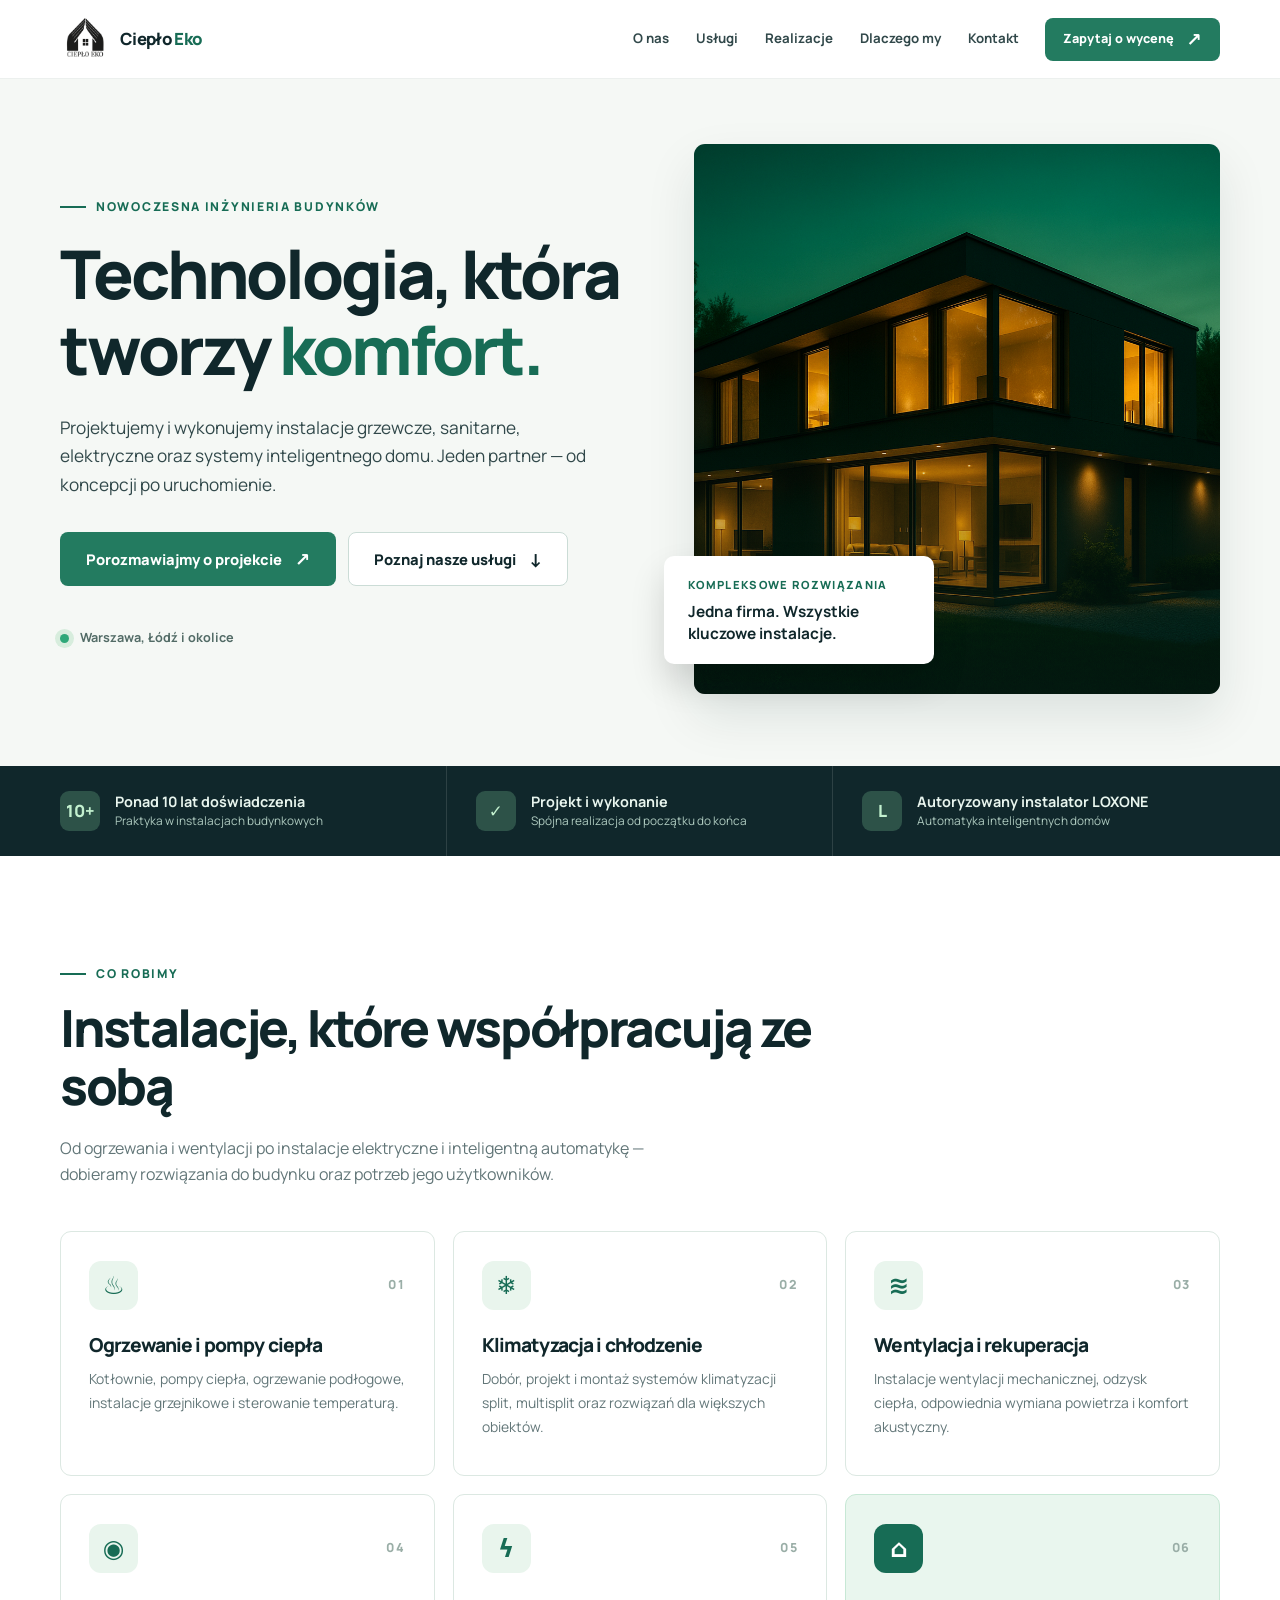
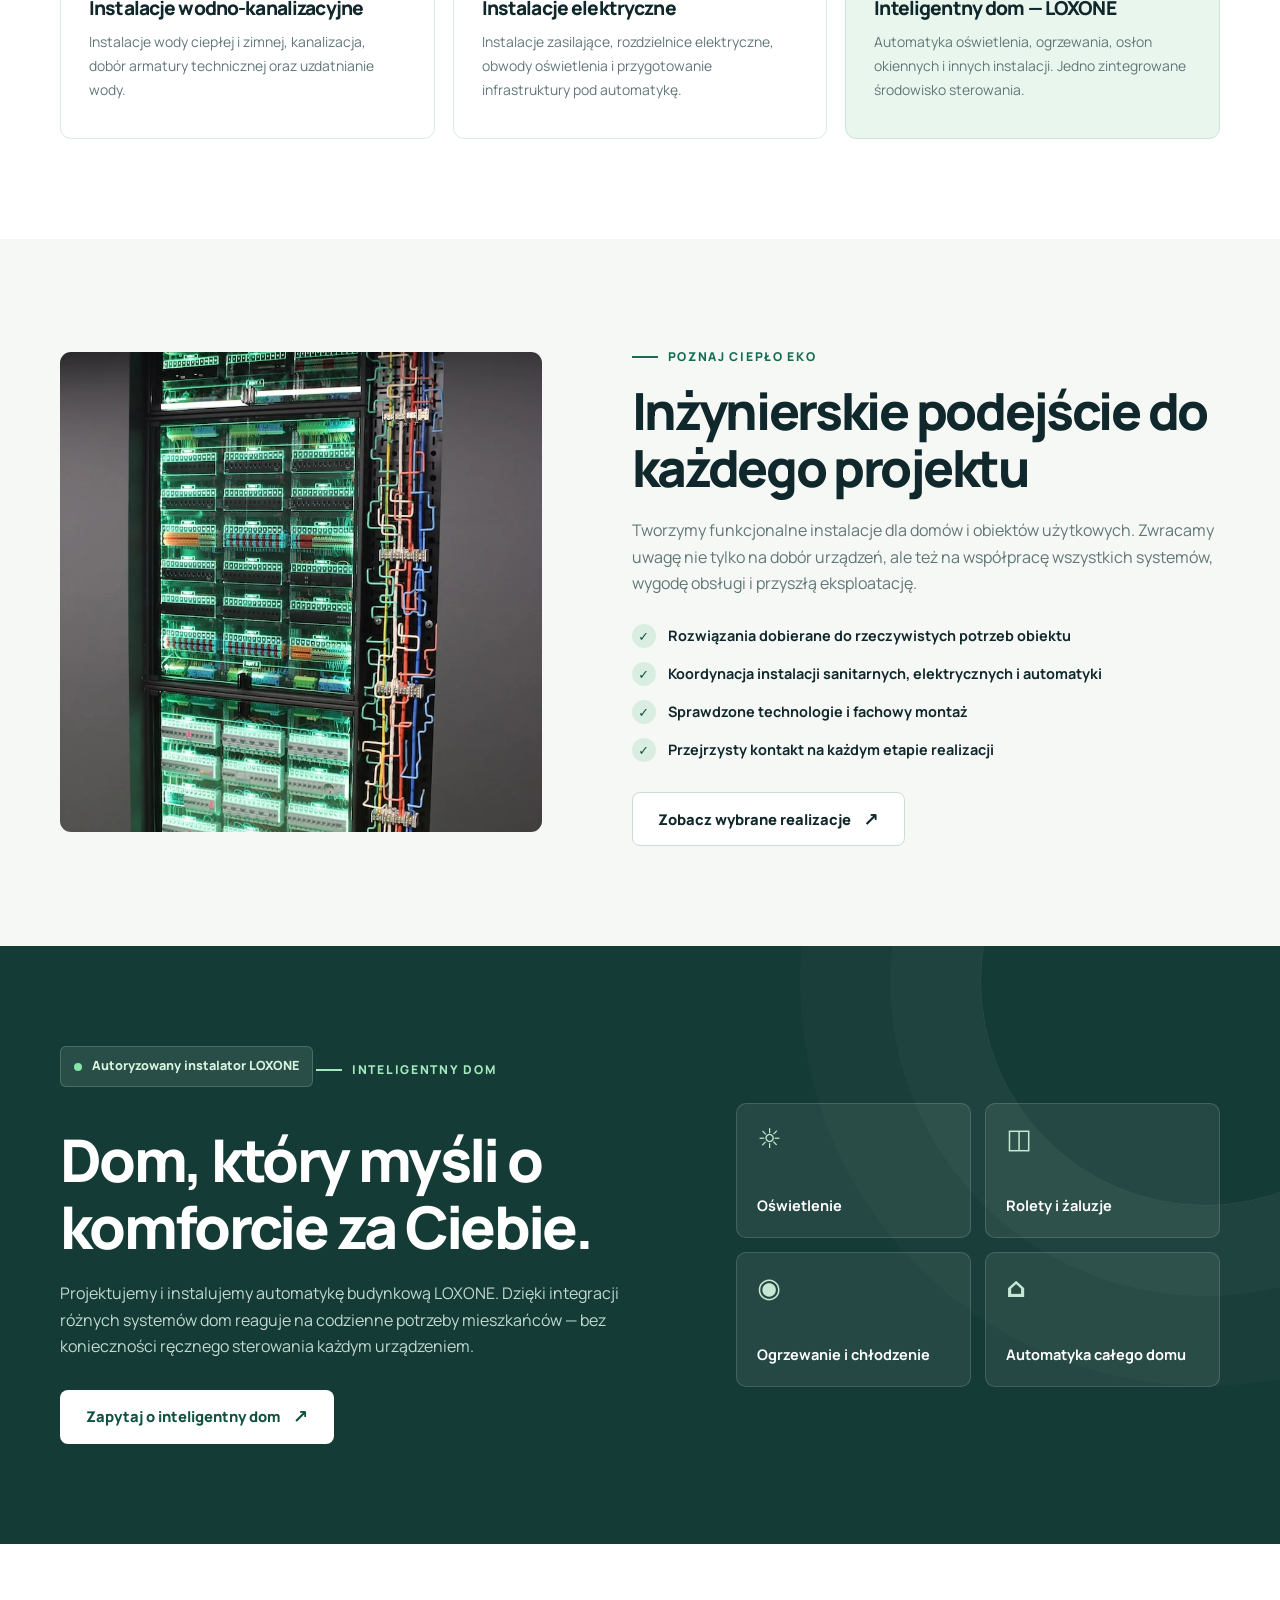
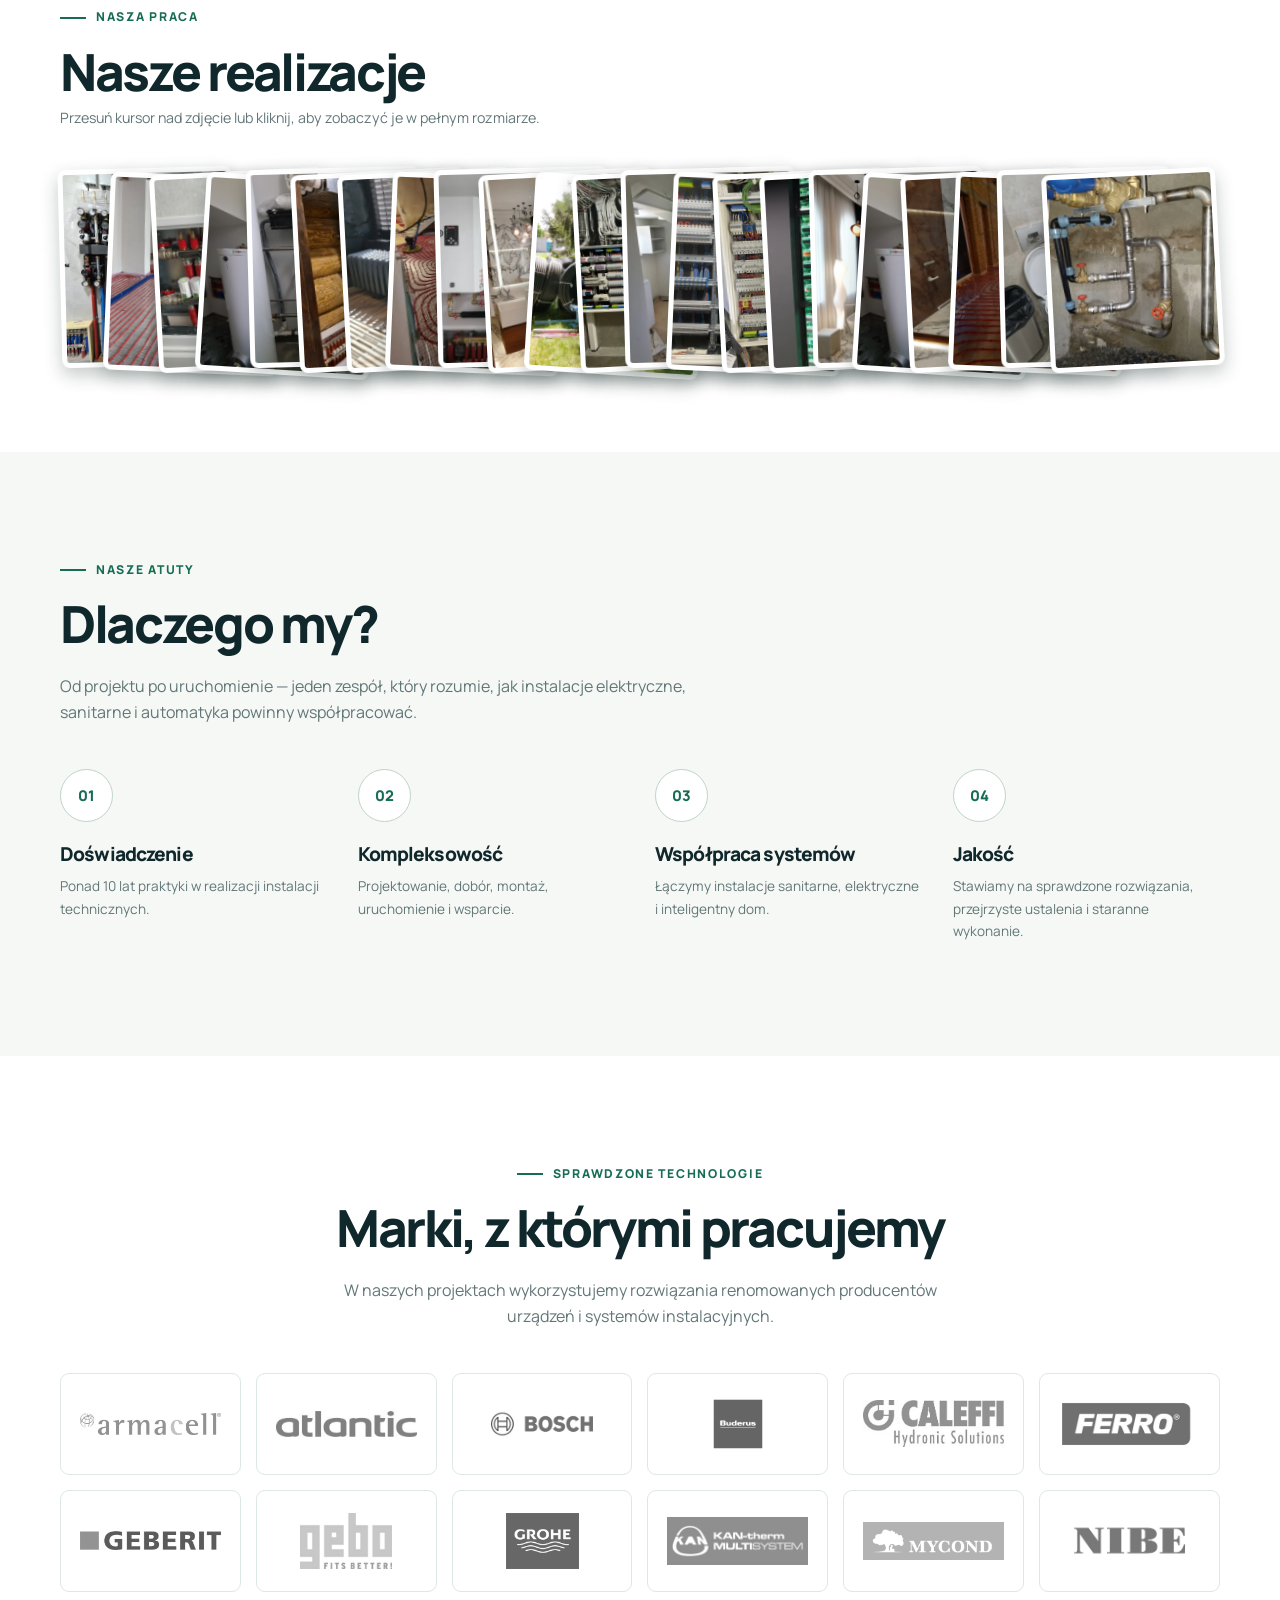
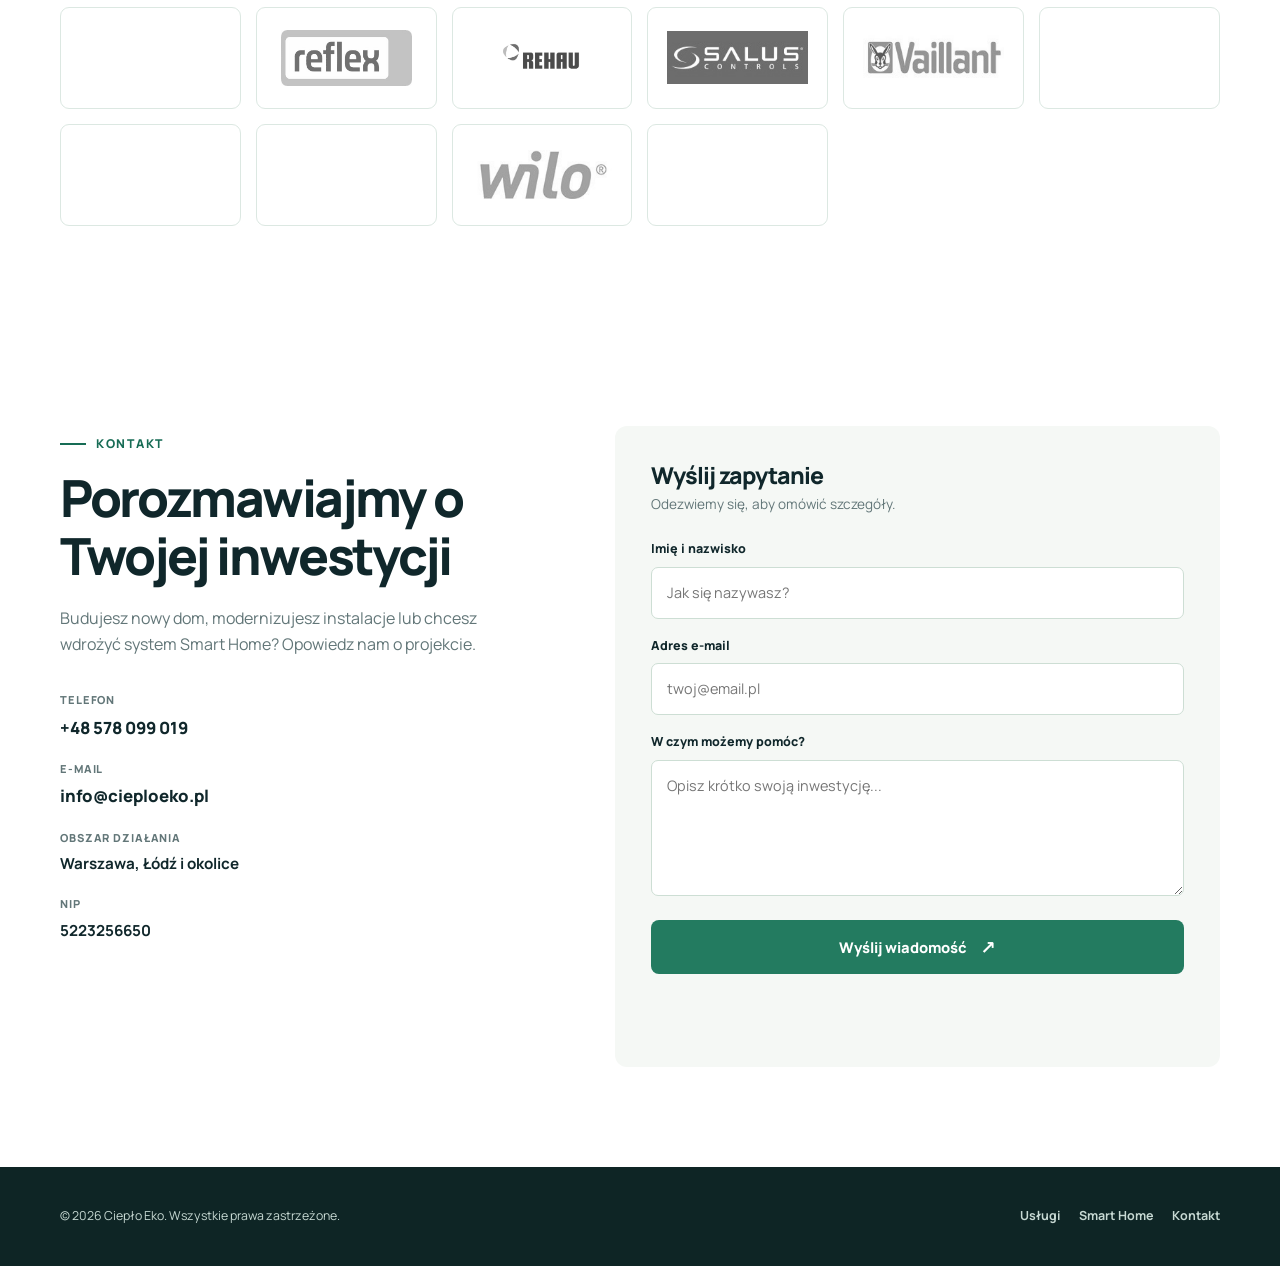
==== index.html @ 9936bef5 "Redesign realizations as compact overlapping single-row photo deck" ====
<!DOCTYPE html>
<html lang="pl">
<head>
  <meta charset="UTF-8">
  <meta name="viewport" content="width=device-width, initial-scale=1">
  <meta name="theme-color" content="#10272b">
  <title>Ciepło Eko | Instalacje sanitarne, elektryczne i inteligentny dom – Warszawa</title>
  <meta name="description" content="Ciepło Eko: projektowanie i montaż instalacji grzewczych, sanitarnych, elektrycznych, klimatyzacji oraz inteligentnych domów LOXONE. Warszawa, Łódź i okolice.">
  <link rel="canonical" href="https://cieploeko.pl/">
  <meta property="og:type" content="website">
  <meta property="og:locale" content="pl_PL">
  <meta property="og:title" content="Ciepło Eko – Technologia, która tworzy komfort">
  <meta property="og:description" content="Instalacje sanitarne, klimatyzacja, elektryka i inteligentny dom LOXONE. Od projektu po uruchomienie.">
  <meta property="og:url" content="https://cieploeko.pl/">
  <meta property="og:image" content="https://cieploeko.pl/assets/hero-bg.jpg">
  <link rel="icon" sizes="32x32" href="assets/favicon-32.png">
  <link rel="icon" href="assets/favicon.ico">
  <link rel="apple-touch-icon" sizes="180x180" href="assets/favicon-180.png">
  <link rel="preconnect" href="https://fonts.googleapis.com">
  <link rel="preconnect" href="https://fonts.gstatic.com" crossorigin>
  <link href="https://fonts.googleapis.com/css2?family=Manrope:wght@400;500;600;700;800&display=swap" rel="stylesheet">
  <style>
    :root { --ink:#10272b; --ink-soft:#31484a; --muted:#627678; --forest:#176c55; --forest-dark:#10513f; --mint:#ccedd9; --paper:#f5f8f5; --white:#fff; --stroke:#dce8e2; --shadow:0 22px 50px rgba(12,42,37,.10); }
    *,*::before,*::after { box-sizing:border-box; }
    html { scroll-behavior:smooth; scroll-padding-top:90px; }
    body { margin:0; font-family:Manrope,system-ui,-apple-system,BlinkMacSystemFont,"Segoe UI",sans-serif; color:var(--ink); background:#fff; line-height:1.65; -webkit-font-smoothing:antialiased; }
    img { max-width:100%; display:block; }
    a { color:inherit; text-decoration:none; }
    button,input,textarea { font:inherit; }
    button,a,input,textarea { -webkit-tap-highlight-color:transparent; }
    :focus-visible { outline:3px solid #47ae7d; outline-offset:4px; }
    .container { width:min(1160px,calc(100% - 44px)); margin:auto; }
    .eyebrow { display:inline-flex; align-items:center; gap:10px; color:var(--forest); font-size:.76rem; font-weight:800; letter-spacing:.14em; text-transform:uppercase; }
    .eyebrow::before { content:""; width:26px; height:2px; background:currentColor; }
    h1,h2,h3,p { margin-top:0; }
    h1,h2,h3 { line-height:1.13; letter-spacing:-.045em; }
    h1 { font-size:clamp(2.5rem,5.25vw,4.65rem); margin:19px 0 26px; font-weight:800; }
    h2 { font-size:clamp(2.05rem,4vw,3.35rem); font-weight:800; margin:15px 0 20px; }
    h3 { font-size:1.2rem; font-weight:800; }
    .lead { color:var(--muted); font-size:1.1rem; max-width:630px; }
    .section { padding:100px 0; }
    .section-heading { margin-bottom:43px; max-width:790px; }
    .section-heading p { color:var(--muted); max-width:630px; }
    .button { border:1px solid transparent; display:inline-flex; align-items:center; justify-content:center; gap:13px; min-height:54px; padding:12px 25px; border-radius:8px; font-size:.92rem; font-weight:800; cursor:pointer; transition:background .2s,color .2s,transform .2s; }
    .button:hover { transform:translateY(-2px); }
    .button-primary { background:#237b60; color:white; }
    .button-primary:hover { background:var(--forest-dark); }
    .button-outline { border-color:#cbdcd6; color:var(--ink); background:#fff; }
    .button-outline:hover { border-color:var(--forest); }
    .button-light { background:#fff; color:var(--forest-dark); }
    .button-light:hover { background:#e7f6ec; }
    .arrow { font-size:1.15rem; line-height:1; }
    .site-header { position:sticky; z-index:50; top:0; background:rgba(255,255,255,.96); border-bottom:1px solid #ecf0ee; backdrop-filter:blur(14px); }
    .header-inner { min-height:78px; display:flex; align-items:center; justify-content:space-between; gap:26px; }
    .brand { display:flex; align-items:center; gap:11px; font-size:1.05rem; font-weight:800; white-space:nowrap; letter-spacing:-.04em; }
    .brand img { width:49px; height:49px; object-fit:contain; }
    .brand span span { color:var(--forest); }
    .desktop-nav { display:flex; align-items:center; gap:27px; margin-left:auto; }
    .desktop-nav a { font-size:.83rem; font-weight:700; color:var(--ink-soft); transition:color .2s; }
    .desktop-nav a:hover { color:var(--forest); }
    .header-cta { min-height:43px; padding:9px 17px; font-size:.79rem; }
    .menu-toggle { display:none; align-items:center; justify-content:center; width:44px; height:44px; border:1px solid var(--stroke); background:white; border-radius:8px; font-size:1.5rem; color:var(--ink); cursor:pointer; }
    .mobile-nav { display:none; border-top:1px solid var(--stroke); padding:9px 0 18px; }
    .mobile-nav a { display:block; padding:11px 0; font-size:.94rem; font-weight:700; }
    .mobile-nav.is-open { display:block; }
    .hero { background:var(--paper); position:relative; overflow:hidden; }
    .hero .container { display:grid; grid-template-columns:1.04fr .96fr; align-items:center; min-height:660px; gap:64px; padding-top:65px; padding-bottom:72px; }
    .hero h1 em { font-style:normal; color:var(--forest); }
    .hero-copy p { font-size:1.08rem; color:var(--ink-soft); max-width:530px; margin-bottom:33px; }
    .hero-actions { display:flex; gap:12px; flex-wrap:wrap; }
    .hero-note { margin-top:42px; display:flex; gap:11px; align-items:center; color:#526b66; font-size:.79rem; font-weight:700; }
    .hero-note .dot { display:inline-block; height:9px; width:9px; background:#2fa879; border-radius:50%; box-shadow:0 0 0 5px #d7eddd; }
    .hero-art { position:relative; height:550px; }
    .hero-photo { width:100%; height:100%; object-fit:cover; border-radius:11px; box-shadow:var(--shadow); }
    .hero-art::before { content:""; position:absolute; z-index:1; inset:0; border-radius:11px; background:linear-gradient(180deg,transparent 44%,rgba(6,40,32,.48)); pointer-events:none; }
    .hero-floating { position:absolute; z-index:2; left:-30px; bottom:30px; background:white; border-radius:10px; padding:20px 24px; max-width:270px; box-shadow:0 18px 35px rgba(0,0,0,.14); }
    .hero-floating strong { display:block; font-size:.96rem; line-height:1.4; }
    .hero-floating small { display:block; font-size:.7rem; color:var(--forest); font-weight:800; text-transform:uppercase; letter-spacing:.12em; margin-bottom:7px; }
    .trust-strip { background:var(--ink); color:#e8f5ee; }
    .trust-grid { display:grid; grid-template-columns:repeat(3,1fr); }
    .trust-item { padding:25px 29px; border-right:1px solid rgba(255,255,255,.12); display:flex; align-items:center; gap:15px; }
    .trust-item:first-child { padding-left:0; }
    .trust-item:last-child { border:0; }
    .trust-icon { width:40px; height:40px; border-radius:9px; background:#2d5248; flex:none; display:grid; place-items:center; font-size:1.05rem; font-weight:800; color:#c3f1cf; }
    .trust-item strong { display:block; font-size:.9rem; line-height:1.35; }
    .trust-item span { display:block; font-size:.74rem; color:#afcbc0; }
    .services { background:white; }
    .services-grid { display:grid; grid-template-columns:repeat(3,1fr); gap:18px; }
    .service-card { position:relative; padding:29px 28px 32px; min-height:245px; background:#fff; border:1px solid var(--stroke); border-radius:11px; transition:box-shadow .2s,transform .2s,border-color .2s; }
    .service-card:hover { transform:translateY(-4px); box-shadow:var(--shadow); border-color:#a3cbb7; }
    .service-top { display:flex; justify-content:space-between; align-items:center; margin-bottom:25px; }
    .service-symbol { width:49px; height:49px; border-radius:12px; background:#e9f5ed; color:var(--forest); display:grid; place-items:center; font-size:1.55rem; font-weight:800; }
    .service-index { color:#9aaea7; font-size:.78rem; font-weight:800; letter-spacing:.13em; }
    .service-card h3 { margin-bottom:11px; }
    .service-card p { font-size:.87rem; line-height:1.7; color:var(--muted); margin-bottom:0; }
    .service-card.featured { background:#e9f6ee; border-color:#c7e8d5; }
    .service-card.featured .service-symbol { background:var(--forest); color:white; }
    .about { background:var(--paper); }
    .about-layout { display:grid; grid-template-columns:.9fr 1.1fr; gap:90px; align-items:center; }
    .about-photo-wrap { position:relative; }
    .about-photo { height:480px; width:100%; object-fit:cover; border-radius:11px; }
    .about-photo-wrap::after { content:""; position:absolute; width:34%; height:35%; bottom:-20px; right:-19px; border:11px solid var(--paper); background:var(--forest); border-radius:10px; z-index:-1; }
    .about h2 { max-width:610px; }
    .about p { color:var(--muted); }
    .tick-list { padding:0; margin:28px 0 30px; list-style:none; display:grid; gap:14px; }
    .tick-list li { display:flex; align-items:flex-start; gap:12px; font-weight:700; font-size:.9rem; }
    .tick-list li::before { content:"✓"; width:24px; height:24px; background:#d9eee1; color:var(--forest-dark); font-size:.8rem; flex:none; border-radius:50%; display:grid; place-items:center; }
    .loxone { background:#153b36; color:white; position:relative; overflow:hidden; }
    .loxone::after { content:""; position:absolute; width:450px; height:450px; border:1px solid rgba(255,255,255,.08); right:-150px; top:-190px; border-radius:50%; box-shadow:0 0 0 90px rgba(255,255,255,.025),0 0 0 180px rgba(255,255,255,.02); pointer-events:none; }
    .loxone-layout { display:grid; grid-template-columns:1.1fr .9fr; gap:85px; align-items:center; position:relative; z-index:1; }
    .loxone .eyebrow { color:#a4e8bd; }
    .loxone h2 { font-size:clamp(2.2rem,4.6vw,3.8rem); max-width:650px; }
    .loxone p { color:#c1d9d0; max-width:560px; }
    .loxone .status { display:inline-flex; align-items:center; gap:10px; padding:9px 13px; margin-bottom:25px; background:rgba(219,246,225,.10); border:1px solid rgba(227,255,233,.18); border-radius:6px; font-size:.79rem; font-weight:800; color:#d7f4e1; }
    .loxone .status::before { content:""; width:8px; height:8px; background:#85e6a9; border-radius:50%; }
    .loxone-actions { margin-top:30px; }
    .automation-grid { display:grid; grid-template-columns:repeat(2,1fr); gap:14px; }
    .automation-item { min-height:135px; display:flex; flex-direction:column; justify-content:space-between; background:rgba(255,255,255,.07); border:1px solid rgba(255,255,255,.14); padding:20px; border-radius:10px; }
    .automation-item span { color:#c4e8d2; font-weight:800; font-size:1.7rem; line-height:1; }
    .automation-item strong { font-size:.91rem; }
    /* Jednorzędowa, nachodząca na siebie talia zdjęć — wszystkie realizacje */
    .projects { background:#fff; padding:56px 0 50px; }
    .projects .section-heading { margin-bottom:10px; }
    .projects .section-heading h2 { margin-bottom:6px; }
    .projects .section-heading p { margin-bottom:0; font-size:.89rem; }
    .gallery-ribbon { position:relative; }
    .projects-grid {
      --photo-width:174px;
      --photo-columns:21;
      display:grid;
      grid-template-columns:repeat(var(--photo-columns),minmax(0,1fr)) var(--photo-width);
      align-items:center;
      width:100%;
      padding:31px 0 33px;
      isolation:isolate;
    }
    .project {
      display:block;
      position:relative;
      z-index:1;
      width:var(--photo-width);
      height:198px;
      margin:0;
      background:#d7e9dc;
      border:5px solid white;
      border-radius:8px;
      box-shadow:0 7px 18px rgba(9,29,27,.24);
      cursor:zoom-in;
      transform:rotate(-3deg);
      transition:transform .25s cubic-bezier(.2,.85,.24,1.08), box-shadow .25s ease;
      will-change:transform;
    }
    .project:nth-child(3n+2) { transform:rotate(2.4deg) translateY(4px); }
    .project:nth-child(4n+1) { transform:rotate(-1.5deg) translateY(-3px); }
    .project:nth-child(7n+4) { transform:rotate(3.6deg) translateY(6px); }
    .project img {
      width:100%;
      height:100%;
      object-fit:cover;
      border-radius:3px;
      pointer-events:none;
    }
    .project::after {
      content:'';
      position:absolute;
      inset:50% 0 0;
      z-index:0;
      border-radius:0 0 3px 3px;
      opacity:0;
      background:linear-gradient(transparent,rgba(8,32,29,.84));
      transition:opacity .22s;
      pointer-events:none;
    }
    .project-caption {
      position:absolute;
      z-index:1;
      bottom:8px;
      left:10px;
      right:10px;
      color:white;
      opacity:0;
      transform:translateY(5px);
      transition:opacity .22s,transform .22s;
      pointer-events:none;
    }
    .project-caption strong { display:block; font-size:.78rem; line-height:1.3; letter-spacing:0; }
    .project-caption span { display:block; font-size:.65rem; font-weight:700; color:#e0ece7; }
    .project:hover,.project:focus-visible {
      z-index:99;
      transform:translateY(-13px) scale(1.16) rotate(0);
      box-shadow:0 19px 34px rgba(7,31,28,.34);
    }
    .project:hover::after,.project:focus-visible::after,
    .project:hover .project-caption,.project:focus-visible .project-caption {
      opacity:1;
      transform:translateY(0);
    }
    .project:focus-visible { outline:3px solid #47ae7d; outline-offset:3px; }
    .gallery-hint { display:none; margin:0; color:var(--muted); font-weight:700; font-size:.75rem; }
    .process { background:var(--paper); }
    .steps { display:grid; grid-template-columns:repeat(4,1fr); gap:30px; }
    .step-num { width:53px; height:53px; border:1px solid #bfd4c8; color:var(--forest); border-radius:50%; display:grid; place-items:center; font-size:.92rem; font-weight:800; margin-bottom:22px; background:white; }
    .step h3 { margin-bottom:10px; }
    .step p { color:var(--muted); font-size:.85rem; }
    .contact { background:#fff; }
    .contact-layout { display:grid; grid-template-columns:.88fr 1.12fr; gap:80px; align-items:start; }
    .contact h2 { max-width:480px; }
    .contact-intro { color:var(--muted); margin-bottom:34px; }
    .contact-info { display:grid; gap:19px; }
    .contact-info small { color:var(--muted); display:block; font-weight:800; letter-spacing:.08em; font-size:.69rem; text-transform:uppercase; margin-bottom:4px; }
    .contact-info a { color:var(--ink); font-weight:800; font-size:1.05rem; word-break:break-word; }
    .contact-info a:hover { color:var(--forest); }
    .contact-info p { margin:0; font-size:.95rem; font-weight:700; }
    .contact-form { background:var(--paper); padding:36px; border-radius:12px; }
    .contact-form h3 { font-size:1.45rem; margin-bottom:5px; }
    .contact-form > p { color:var(--muted); font-size:.85rem; margin-bottom:24px; }
    .form-field { margin-bottom:17px; }
    .form-field label { display:block; font-size:.78rem; font-weight:800; margin-bottom:7px; }
    .form-field input,.form-field textarea { border:1px solid #cdded4; outline:none; background:white; width:100%; border-radius:7px; padding:13px 15px; color:var(--ink); font-size:.9rem; }
    .form-field input:focus,.form-field textarea:focus { border-color:var(--forest); box-shadow:0 0 0 3px rgba(35,123,96,.11); }
    .form-field textarea { min-height:136px; resize:vertical; }
    .form-submit { width:100%; }
    .form-message { margin:13px 0 0; font-size:.82rem; min-height:20px; color:var(--forest); }
    .form-message.error { color:#a12835; }
    .site-footer { background:#0e2525; color:#c7d9d3; padding:39px 0; }
    .footer-inner { display:flex; align-items:center; justify-content:space-between; gap:18px; flex-wrap:wrap; }
    .footer-inner p { margin:0; font-size:.77rem; }
    .footer-links { display:flex; gap:18px; font-size:.78rem; font-weight:700; }
    .footer-links a:hover { color:#fff; }
    @media(max-width:1060px) { .desktop-nav { gap:16px; } .hero .container { gap:35px; } .header-cta { display:none; } .about-layout,.loxone-layout { gap:48px; } }
    @media(max-width:830px) {
      .desktop-nav { display:none; } .menu-toggle { display:flex; }
      .hero .container { grid-template-columns:1fr; min-height:0; gap:45px; padding-top:70px; }
      .hero-copy { max-width:640px; } .hero-art { height:420px; }
      .services-grid { grid-template-columns:repeat(2,1fr); }
      .gallery-ribbon { overflow-x:auto; overflow-y:hidden; padding:0 10px; margin:0 -10px; overscroll-behavior-inline:contain; scrollbar-width:thin; }
      .projects-grid { width:max-content; grid-template-columns:repeat(var(--photo-columns),56px) var(--photo-width); padding:41px 0 53px; }
      .gallery-hint { display:block; }
      .about-layout,.loxone-layout,.contact-layout { grid-template-columns:1fr; gap:40px; }
      .about-photo { height:390px; }
      .steps { grid-template-columns:repeat(2,1fr); }
      .trust-item { padding:19px 15px; }
      .trust-item strong { font-size:.78rem; }
    }
    @media(max-width:560px) {
      .container { width:min(100% - 34px,1160px); } .section { padding:70px 0; }
      .header-inner { min-height:68px; } .brand img { width:43px; height:43px; }
      .hero .container { padding-top:50px; padding-bottom:50px; gap:35px; }
      h1 { font-size:clamp(2.1rem,10vw,3rem); } .hero-copy p { font-size:1rem; }
      .hero-note { margin-top:30px; }
      .hero-art { height:325px; margin-left:12px; } .hero-floating { left:-15px; bottom:17px; max-width:225px; padding:15px 17px; }
      .hero-actions .button { width:100%; }
      .trust-grid { grid-template-columns:1fr; }
      .trust-item,.trust-item:first-child { border-right:0; border-bottom:1px solid rgba(255,255,255,.12); padding:15px 0; }
      .services-grid { grid-template-columns:1fr; }
      .service-card { min-height:0; } .service-top { margin-bottom:19px; }
      .about-photo { height:310px; }
      .automation-grid { gap:10px; } .automation-item { min-height:120px; padding:16px; }
      .steps { grid-template-columns:1fr; gap:12px; }
      .step { display:grid; grid-template-columns:54px 1fr; gap:0 17px; }
      .step-num { grid-row:span 2; } .step h3 { margin:0 0 4px; } .step p { margin:0 0 24px; }
      .contact-form { padding:24px 20px; }
      .footer-inner { align-items:flex-start; flex-direction:column; }
    }
    @media(max-width:560px) {
      .projects { padding:44px 0 38px; }
      .projects .section-heading { margin-bottom:4px; }
      .projects-grid { --photo-width:152px; grid-template-columns:repeat(var(--photo-columns),49px) var(--photo-width); padding:40px 0 48px; }
      .project { height:179px; }
    }
    @media(prefers-reduced-motion:reduce) { html { scroll-behavior:auto; } *,*::before,*::after { transition:none!important; animation:none!important; } }
    .partners { background:#fff; }
    .brands-heading { margin-left:auto; margin-right:auto; text-align:center; }
    .brands-heading .eyebrow { justify-content:center; }
    .brands-heading p { margin-left:auto; margin-right:auto; }
    .brand-grid { list-style:none; padding:0; margin:0; display:grid; grid-template-columns:repeat(6,minmax(0,1fr)); gap:15px; }
    .brand-grid li { background:#fff; border:1px solid var(--stroke); min-height:102px; border-radius:9px; display:grid; place-items:center; padding:19px; }
    .brand-grid img { max-width:100%; max-height:56px; width:auto; height:auto; object-fit:contain; filter:grayscale(1); opacity:.7; transition:filter .2s,opacity .2s; }
    .brand-grid li:hover img { filter:none; opacity:1; }
    .gallery-lightbox { position:fixed; width:100vw; max-width:100vw; height:100vh; max-height:100vh; inset:0; border:0; padding:18px; background:#101b1c; color:#fff; margin:0; }
    .gallery-lightbox::backdrop { background:rgba(0,0,0,.89); }
    .lightbox-toolbar { display:flex; justify-content:space-between; align-items:center; width:min(1100px,100%); margin:0 auto 10px; font-size:.88rem; font-weight:700; color:#bfd5d0; }
    .lightbox-toolbar button,.lightbox-image-wrap button { border:0; background:#ffffff1c; color:white; border-radius:50%; width:44px; height:44px; display:grid; place-items:center; font-size:1.65rem; cursor:pointer; }
    .lightbox-toolbar button:hover,.lightbox-image-wrap button:hover { background:#ffffff44; }
    .lightbox-image-wrap { display:flex; align-items:center; justify-content:center; gap:12px; max-height:calc(100vh - 135px); }
    .lightbox-image-wrap img { max-height:calc(100vh - 140px); max-width:min(calc(100vw - 160px),1000px); width:auto; height:auto; object-fit:contain; }
    .gallery-lightbox p { text-align:center; margin:12px 0; font-size:.9rem; }
    @media(max-width:830px) { .brand-grid { grid-template-columns:repeat(4,minmax(0,1fr)); } }
    @media(max-width:560px) { .brand-grid { grid-template-columns:repeat(2,minmax(0,1fr)); } .gallery-lightbox { padding:12px; } .lightbox-image-wrap { gap:3px; } .lightbox-image-wrap img { max-width:calc(100vw - 112px); max-height:calc(100vh - 140px); } .lightbox-image-wrap button { width:40px; height:40px; flex:none; } } 
  </style>
  <script type="application/ld+json">
  {
    "@context":"https://schema.org",
    "@type":"HomeAndConstructionBusiness",
    "name":"Ciepło Eko",
    "url":"https://cieploeko.pl/",
    "telephone":"+48578099019",
    "email":"info@cieploeko.pl",
    "areaServed":["Warszawa","Łódź","okolice"],
    "description":"Projektowanie i wykonawstwo instalacji sanitarnych, grzewczych, wentylacyjnych, klimatyzacyjnych, elektrycznych oraz automatyki inteligentnego domu."
  }
  </script>
</head>
<body>
  <header class="site-header">
    <div class="container header-inner">
      <a href="#start" class="brand" aria-label="Ciepło Eko — strona główna"><img src="assets/logo.png" alt="" width="49" height="49"><span>Ciepło <span>Eko</span></span></a>
      <nav class="desktop-nav" aria-label="Nawigacja główna"><a href="#o-nas">O nas</a><a href="#uslugi">Usługi</a><a href="#realizacje">Realizacje</a><a href="#why">Dlaczego my</a><a href="#kontakt">Kontakt</a></nav>
      <a href="#kontakt" class="button button-primary header-cta">Zapytaj o wycenę <span class="arrow" aria-hidden="true">↗</span></a>
      <button class="menu-toggle" type="button" aria-label="Otwórz menu" aria-expanded="false" aria-controls="mobile-nav">☰</button>
    </div>
    <nav id="mobile-nav" class="mobile-nav container" aria-label="Nawigacja mobilna"><a href="#o-nas">O nas</a><a href="#uslugi">Usługi</a><a href="#realizacje">Realizacje</a><a href="#why">Dlaczego my</a><a href="#kontakt">Kontakt</a></nav>
  </header>

  <main>
    <section class="hero" id="start">
      <div class="container">
        <div class="hero-copy">
          <div class="eyebrow">Nowoczesna inżynieria budynków</div>
          <h1>Technologia, która tworzy <em>komfort.</em></h1>
          <p>Projektujemy i wykonujemy instalacje grzewcze, sanitarne, elektryczne oraz systemy inteligentnego domu. Jeden partner — od koncepcji po uruchomienie.</p>
          <div class="hero-actions">
            <a class="button button-primary" href="#kontakt">Porozmawiajmy o projekcie <span class="arrow" aria-hidden="true">↗</span></a>
            <a class="button button-outline" href="#uslugi">Poznaj nasze usługi <span class="arrow" aria-hidden="true">↓</span></a>
          </div>
          <div class="hero-note"><span class="dot" aria-hidden="true"></span> Warszawa, Łódź i okolice</div>
        </div>
        <div class="hero-art">
          <img class="hero-photo" src="assets/hero-bg.jpg" alt="Nowoczesne rozwiązania techniczne dla komfortowego domu" fetchpriority="high">
          <div class="hero-floating"><small>Kompleksowe rozwiązania</small><strong>Jedna firma. Wszystkie kluczowe instalacje.</strong></div>
        </div>
      </div>
    </section>

    <div class="trust-strip">
      <div class="container trust-grid">
        <div class="trust-item"><div class="trust-icon" aria-hidden="true">10+</div><div><strong>Ponad 10 lat doświadczenia</strong><span>Praktyka w instalacjach budynkowych</span></div></div>
        <div class="trust-item"><div class="trust-icon" aria-hidden="true">✓</div><div><strong>Projekt i wykonanie</strong><span>Spójna realizacja od początku do końca</span></div></div>
        <div class="trust-item"><div class="trust-icon" aria-hidden="true">L</div><div><strong>Autoryzowany instalator LOXONE</strong><span>Automatyka inteligentnych domów</span></div></div>
      </div>
    </div>

    <section class="section services" id="uslugi">
      <div class="container">
        <div class="section-heading">
          <div class="eyebrow">Co robimy</div>
          <h2>Instalacje, które współpracują ze sobą</h2>
          <p>Od ogrzewania i wentylacji po instalacje elektryczne i inteligentną automatykę — dobieramy rozwiązania do budynku oraz potrzeb jego użytkowników.</p>
        </div>
        <div class="services-grid">
          <article class="service-card"><div class="service-top"><span class="service-symbol" aria-hidden="true">♨</span><span class="service-index">01</span></div><h3>Ogrzewanie i pompy ciepła</h3><p>Kotłownie, pompy ciepła, ogrzewanie podłogowe, instalacje grzejnikowe i sterowanie temperaturą.</p></article>
          <article class="service-card"><div class="service-top"><span class="service-symbol" aria-hidden="true">❄</span><span class="service-index">02</span></div><h3>Klimatyzacja i chłodzenie</h3><p>Dobór, projekt i montaż systemów klimatyzacji split, multisplit oraz rozwiązań dla większych obiektów.</p></article>
          <article class="service-card"><div class="service-top"><span class="service-symbol" aria-hidden="true">≋</span><span class="service-index">03</span></div><h3>Wentylacja i rekuperacja</h3><p>Instalacje wentylacji mechanicznej, odzysk ciepła, odpowiednia wymiana powietrza i komfort akustyczny.</p></article>
          <article class="service-card"><div class="service-top"><span class="service-symbol" aria-hidden="true">◉</span><span class="service-index">04</span></div><h3>Instalacje wodno-kanalizacyjne</h3><p>Instalacje wody ciepłej i zimnej, kanalizacja, dobór armatury technicznej oraz uzdatnianie wody.</p></article>
          <article class="service-card"><div class="service-top"><span class="service-symbol" aria-hidden="true">ϟ</span><span class="service-index">05</span></div><h3>Instalacje elektryczne</h3><p>Instalacje zasilające, rozdzielnice elektryczne, obwody oświetlenia i przygotowanie infrastruktury pod automatykę.</p></article>
          <article class="service-card featured"><div class="service-top"><span class="service-symbol" aria-hidden="true">⌂</span><span class="service-index">06</span></div><h3>Inteligentny dom — LOXONE</h3><p>Automatyka oświetlenia, ogrzewania, osłon okiennych i innych instalacji. Jedno zintegrowane środowisko sterowania.</p></article>
        </div>
      </div>
    </section>

    <section class="section about" id="o-nas">
      <div class="container about-layout">
        <div class="about-photo-wrap"><img class="about-photo" src="assets/projects/automatyka-szafa-04.webp" alt="Szafa sterownicza inteligentnego domu z okablowaniem i automatyką" loading="lazy" onerror="this.onerror=null;this.src='assets/20211110_164051.jpg'"></div>
        <div>
          <div class="eyebrow">Poznaj Ciepło Eko</div>
          <h2>Inżynierskie podejście do każdego projektu</h2>
          <p>Tworzymy funkcjonalne instalacje dla domów i obiektów użytkowych. Zwracamy uwagę nie tylko na dobór urządzeń, ale też na współpracę wszystkich systemów, wygodę obsługi i przyszłą eksploatację.</p>
          <ul class="tick-list">
            <li>Rozwiązania dobierane do rzeczywistych potrzeb obiektu</li>
            <li>Koordynacja instalacji sanitarnych, elektrycznych i automatyki</li>
            <li>Sprawdzone technologie i fachowy montaż</li>
            <li>Przejrzysty kontakt na każdym etapie realizacji</li>
          </ul>
          <a class="button button-outline" href="#realizacje">Zobacz wybrane realizacje <span class="arrow" aria-hidden="true">↗</span></a>
        </div>
      </div>
    </section>

    <section class="section loxone" id="loxone">
      <div class="container loxone-layout">
        <div>
          <div class="status">Autoryzowany instalator LOXONE</div>
          <div class="eyebrow">Inteligentny dom</div>
          <h2>Dom, który myśli o komforcie za Ciebie.</h2>
          <p>Projektujemy i instalujemy automatykę budynkową LOXONE. Dzięki integracji różnych systemów dom reaguje na codzienne potrzeby mieszkańców — bez konieczności ręcznego sterowania każdym urządzeniem.</p>
          <div class="loxone-actions"><a class="button button-light" href="#kontakt">Zapytaj o inteligentny dom <span class="arrow" aria-hidden="true">↗</span></a></div>
        </div>
        <div class="automation-grid" aria-label="Możliwości inteligentnego domu">
          <div class="automation-item"><span aria-hidden="true">☼</span><strong>Oświetlenie</strong></div>
          <div class="automation-item"><span aria-hidden="true">◫</span><strong>Rolety i żaluzje</strong></div>
          <div class="automation-item"><span aria-hidden="true">◉</span><strong>Ogrzewanie i chłodzenie</strong></div>
          <div class="automation-item"><span aria-hidden="true">⌂</span><strong>Automatyka całego domu</strong></div>
        </div>
      </div>
    </section>

    <section class="section projects" id="realizacje">
      <div class="container">
        <div class="section-heading">
          <div class="eyebrow">Nasza praca</div>
          <h2>Nasze realizacje</h2>
          <p>Przesuń kursor nad zdjęcie lub kliknij, aby zobaczyć je w pełnym rozmiarze.</p>
        </div>
        <div class="gallery-ribbon" aria-label="Galeria zdjęć realizacji">
          <div class="projects-grid">
          <figure class="project" tabindex="0" role="button" aria-label="Powiększ zdjęcie"><img loading="lazy" src="assets/20211110_164051.jpg" alt="Kotłownia i instalacja grzewcza"><figcaption class="project-caption"><strong>Instalacja grzewcza</strong><span>Kotłownia</span></figcaption></figure>
          <figure class="project" tabindex="0" role="button" aria-label="Powiększ zdjęcie"><img loading="lazy" src="assets/IMG_20181013_095833.jpg" alt="Rozprowadzenie ogrzewania podłogowego"><figcaption class="project-caption"><strong>Ogrzewanie podłogowe</strong><span>Instalacja w budynku</span></figcaption></figure>
          <figure class="project" tabindex="0" role="button" aria-label="Powiększ zdjęcie"><img loading="lazy" src="assets/IMG_20181105_135021.jpg" alt="Rozdzielacz instalacji grzewczej"><figcaption class="project-caption"><strong>Rozdzielacz ogrzewania</strong><span>Instalacje sanitarne</span></figcaption></figure>
          <figure class="project" tabindex="0" role="button" aria-label="Powiększ zdjęcie"><img loading="lazy" src="assets/20211130_145939.jpg" alt="Wyposażenie kotłowni"><figcaption class="project-caption"><strong>Wyposażenie kotłowni</strong><span>Technika grzewcza</span></figcaption></figure>
          <figure class="project" tabindex="0" role="button" aria-label="Powiększ zdjęcie"><img loading="lazy" src="assets/20211130_145949.jpg" alt="Instalacja techniczna z armaturą"><figcaption class="project-caption"><strong>Armatura i rozdzielacze</strong><span>Wykonawstwo instalacji</span></figcaption></figure>
          <figure class="project" tabindex="0" role="button" aria-label="Powiększ zdjęcie"><img loading="lazy" src="assets/20200520_150026.jpg" alt="Instalacja wentylacji"><figcaption class="project-caption"><strong>Wentylacja</strong><span>Instalacje techniczne</span></figcaption></figure>
          <figure class="project" tabindex="0" role="button" aria-label="Powiększ zdjęcie: Grzejnik kanałowy"><img loading="lazy" src="assets/projects/grzejnik-kanalowy.webp" alt="Grzejnik kanałowy" onerror="this.closest('.project').remove()"><figcaption class="project-caption"><strong>Grzejnik kanałowy</strong><span>Instalacje grzewcze</span></figcaption></figure>
          <figure class="project" tabindex="0" role="button" aria-label="Powiększ zdjęcie: Ogrzewanie podłogowe"><img loading="lazy" src="assets/projects/ogrzewanie-podlogowe-01.webp" alt="Ogrzewanie podłogowe" onerror="this.closest('.project').remove()"><figcaption class="project-caption"><strong>Ogrzewanie podłogowe</strong><span>Instalacje grzewcze</span></figcaption></figure>
          <figure class="project" tabindex="0" role="button" aria-label="Powiększ zdjęcie: Instalacja kotłowni"><img loading="lazy" src="assets/projects/kotlownia-gazowa.webp" alt="Instalacja kotłowni" onerror="this.closest('.project').remove()"><figcaption class="project-caption"><strong>Instalacja kotłowni</strong><span>Technika grzewcza</span></figcaption></figure>
          <figure class="project" tabindex="0" role="button" aria-label="Powiększ zdjęcie: Armatura łazienkowa"><img loading="lazy" src="assets/projects/lazienka-umywalki.webp" alt="Armatura łazienkowa" onerror="this.closest('.project').remove()"><figcaption class="project-caption"><strong>Armatura łazienkowa</strong><span>Instalacje sanitarne</span></figcaption></figure>
          <figure class="project" tabindex="0" role="button" aria-label="Powiększ zdjęcie: Przewody instalacji zewnętrznej"><img loading="lazy" src="assets/projects/instalacje-zewnetrzne.webp" alt="Przewody instalacji zewnętrznej" onerror="this.closest('.project').remove()"><figcaption class="project-caption"><strong>Przewody instalacji zewnętrznej</strong><span>Instalacje techniczne</span></figcaption></figure>
          <figure class="project" tabindex="0" role="button" aria-label="Powiększ zdjęcie: Szafa sterowania"><img loading="lazy" src="assets/projects/automatyka-szafa-01.webp" alt="Szafa sterowania" onerror="this.closest('.project').remove()"><figcaption class="project-caption"><strong>Szafa sterowania</strong><span>Automatyka budynkowa</span></figcaption></figure>
          <figure class="project" tabindex="0" role="button" aria-label="Powiększ zdjęcie: Urządzenie techniczne"><img loading="lazy" src="assets/projects/pompa-ciepla.webp" alt="Urządzenie techniczne" onerror="this.closest('.project').remove()"><figcaption class="project-caption"><strong>Urządzenie techniczne</strong><span>Instalacje grzewcze</span></figcaption></figure>
          <figure class="project" tabindex="0" role="button" aria-label="Powiększ zdjęcie: Rozdzielnica automatyki"><img loading="lazy" src="assets/projects/automatyka-szafa-02.webp" alt="Rozdzielnica automatyki" onerror="this.closest('.project').remove()"><figcaption class="project-caption"><strong>Rozdzielnica automatyki</strong><span>Automatyka budynkowa</span></figcaption></figure>
          <figure class="project" tabindex="0" role="button" aria-label="Powiększ zdjęcie: Rozdzielnica elektryczna"><img loading="lazy" src="assets/projects/automatyka-szafa-03.webp" alt="Rozdzielnica elektryczna" onerror="this.closest('.project').remove()"><figcaption class="project-caption"><strong>Rozdzielnica elektryczna</strong><span>Instalacje elektryczne</span></figcaption></figure>
          <figure class="project" tabindex="0" role="button" aria-label="Powiększ zdjęcie: Instalacja inteligentnego domu"><img loading="lazy" src="assets/projects/automatyka-szafa-04.webp" alt="Instalacja inteligentnego domu" onerror="this.closest('.project').remove()"><figcaption class="project-caption"><strong>Instalacja inteligentnego domu</strong><span>Automatyka budynkowa</span></figcaption></figure>
          <figure class="project" tabindex="0" role="button" aria-label="Powiększ zdjęcie: Nowoczesna łazienka"><img loading="lazy" src="assets/projects/lazienka-wanna.webp" alt="Nowoczesna łazienka" onerror="this.closest('.project').remove()"><figcaption class="project-caption"><strong>Nowoczesna łazienka</strong><span>Instalacje sanitarne</span></figcaption></figure>
          <figure class="project" tabindex="0" role="button" aria-label="Powiększ zdjęcie: Zbiornik buforowy i armatura"><img loading="lazy" src="assets/projects/bufor-kotlownia.webp" alt="Zbiornik buforowy i armatura" onerror="this.closest('.project').remove()"><figcaption class="project-caption"><strong>Zbiornik buforowy i armatura</strong><span>Technika grzewcza</span></figcaption></figure>
          <figure class="project" tabindex="0" role="button" aria-label="Powiększ zdjęcie: Instalacja sanitarna łazienki"><img loading="lazy" src="assets/projects/lazienka-prysznic.webp" alt="Instalacja sanitarna łazienki" onerror="this.closest('.project').remove()"><figcaption class="project-caption"><strong>Instalacja sanitarna łazienki</strong><span>Instalacje sanitarne</span></figcaption></figure>
          <figure class="project" tabindex="0" role="button" aria-label="Powiększ zdjęcie: Układanie ogrzewania podłogowego"><img loading="lazy" src="assets/projects/ogrzewanie-podlogowe-02.webp" alt="Układanie ogrzewania podłogowego" onerror="this.closest('.project').remove()"><figcaption class="project-caption"><strong>Układanie ogrzewania podłogowego</strong><span>Instalacje grzewcze</span></figcaption></figure>
          <figure class="project" tabindex="0" role="button" aria-label="Powiększ zdjęcie: Montaż wyposażenia sanitarnego"><img loading="lazy" src="assets/projects/sanitariaty.webp" alt="Montaż wyposażenia sanitarnego" onerror="this.closest('.project').remove()"><figcaption class="project-caption"><strong>Montaż wyposażenia sanitarnego</strong><span>Instalacje sanitarne</span></figcaption></figure>
          <figure class="project" tabindex="0" role="button" aria-label="Powiększ zdjęcie: Instalacja rurowa"><img loading="lazy" src="assets/projects/instalacja-wodna.webp" alt="Instalacja rurowa" onerror="this.closest('.project').remove()"><figcaption class="project-caption"><strong>Instalacja rurowa</strong><span>Instalacje sanitarne</span></figcaption></figure>
          </div>
        </div>
        <p class="gallery-hint">← Przesuń w bok, aby obejrzeć wszystkie zdjęcia →</p>
      </div>
    </section>

<section class="section process" id="why">
      <div class="container">
        <div class="section-heading">
          <div class="eyebrow">Nasze atuty</div>
          <h2>Dlaczego my?</h2>
          <p>Od projektu po uruchomienie — jeden zespół, który rozumie, jak instalacje elektryczne, sanitarne i automatyka powinny współpracować.</p>
        </div>
        <div class="steps">
          <div class="step"><div class="step-num">01</div><h3>Doświadczenie</h3><p>Ponad 10 lat praktyki w realizacji instalacji technicznych.</p></div>
          <div class="step"><div class="step-num">02</div><h3>Kompleksowość</h3><p>Projektowanie, dobór, montaż, uruchomienie i wsparcie.</p></div>
          <div class="step"><div class="step-num">03</div><h3>Współpraca systemów</h3><p>Łączymy instalacje sanitarne, elektryczne i inteligentny dom.</p></div>
          <div class="step"><div class="step-num">04</div><h3>Jakość</h3><p>Stawiamy na sprawdzone rozwiązania, przejrzyste ustalenia i staranne wykonanie.</p></div>
        </div>
      </div>
    </section>

    <section class="section partners" id="marki">
      <div class="container">
        <div class="section-heading brands-heading">
          <div class="eyebrow">Sprawdzone technologie</div>
          <h2>Marki, z którymi pracujemy</h2>
          <p>W naszych projektach wykorzystujemy rozwiązania renomowanych producentów urządzeń i systemów instalacyjnych.</p>
        </div>
        <ul class="brand-grid" aria-label="Marki, z którymi pracujemy">
          <li><img src="assets/armacell.jpg" alt="Armacell" loading="lazy" decoding="async"></li>
          <li><img src="assets/atlantic.jpg" alt="Atlantic" loading="lazy" decoding="async"></li>
          <li><img src="assets/BOSCH.jpg" alt="Bosch" loading="lazy" decoding="async"></li>
          <li><img src="assets/Buderus.png" alt="Buderus" loading="lazy" decoding="async"></li>
          <li><img src="assets/Caleffi.jpg" alt="Caleffi" loading="lazy" decoding="async"></li>
          <li><img src="assets/Ferro.jpg" alt="Ferro" loading="lazy" decoding="async"></li>
          <li><img src="assets/Geberit.jpg" alt="Geberit" loading="lazy" decoding="async"></li>
          <li><img src="assets/Gebo.jpg" alt="Gebo" loading="lazy" decoding="async"></li>
          <li><img src="assets/Grohe.jpg" alt="Grohe" loading="lazy" decoding="async"></li>
          <li><img src="assets/KAN.jpg" alt="KAN" loading="lazy" decoding="async"></li>
          <li><img src="assets/MYCOND.png" alt="Mycond" loading="lazy" decoding="async"></li>
          <li><img src="assets/Nibe.jpg" alt="NIBE" loading="lazy" decoding="async"></li>
          <li><img src="assets/Panasonic-Akredytowany-Instalator-WHITE1.png" alt="Panasonic" loading="lazy" decoding="async"></li>
          <li><img src="assets/Reflex.jpg" alt="Reflex" loading="lazy" decoding="async"></li>
          <li><img src="assets/Rehau.png" alt="Rehau" loading="lazy" decoding="async"></li>
          <li><img src="assets/Salus.jpg" alt="Salus" loading="lazy" decoding="async"></li>
          <li><img src="assets/Vaillant.jpg" alt="Vaillant" loading="lazy" decoding="async"></li>
          <li><img src="assets/Valvex.jpg" alt="Valvex" loading="lazy" decoding="async"></li>
          <li><img src="assets/Walraven.jpg" alt="Walraven" loading="lazy" decoding="async"></li>
          <li><img src="assets/Wavin.jpg" alt="Wavin" loading="lazy" decoding="async"></li>
          <li><img src="assets/Wilo.jpg" alt="Wilo" loading="lazy" decoding="async"></li>
          <li><img src="assets/Zehnder.jpg" alt="Zehnder" loading="lazy" decoding="async"></li>
        </ul>
      </div>
    </section>

    <section class="section contact" id="kontakt">
      <div class="container contact-layout">
        <div>
          <div class="eyebrow">Kontakt</div>
          <h2>Porozmawiajmy o Twojej inwestycji</h2>
          <p class="contact-intro">Budujesz nowy dom, modernizujesz instalacje lub chcesz wdrożyć system Smart Home? Opowiedz nam o projekcie.</p>
          <div class="contact-info">
            <div><small>Telefon</small><a href="tel:+48578099019">+48 578 099 019</a></div>
            <div><small>E-mail</small><a href="mailto:info@cieploeko.pl">info@cieploeko.pl</a></div>
            <div><small>Obszar działania</small><p>Warszawa, Łódź i okolice</p></div>
            <div><small>NIP</small><p>5223256650</p></div>
          </div>
        </div>
        <form id="contactForm" class="contact-form" action="https://formspree.io/f/mandaqza" method="POST">
          <h3>Wyślij zapytanie</h3>
          <p>Odezwiemy się, aby omówić szczegóły.</p>
          <div class="form-field"><label for="contact-name">Imię i nazwisko</label><input id="contact-name" name="name" autocomplete="name" required maxlength="120" placeholder="Jak się nazywasz?"></div>
          <div class="form-field"><label for="contact-email">Adres e-mail</label><input id="contact-email" name="email" type="email" autocomplete="email" required maxlength="160" placeholder="twoj@email.pl"></div>
          <div class="form-field"><label for="contact-message">W czym możemy pomóc?</label><textarea id="contact-message" name="message" required maxlength="5000" placeholder="Opisz krótko swoją inwestycję..."></textarea></div>
          <input type="text" name="_gotcha" tabindex="-1" autocomplete="off" aria-hidden="true" style="position:absolute;left:-9999px;height:0;width:0">
          <button type="submit" class="button button-primary form-submit">Wyślij wiadomość <span class="arrow" aria-hidden="true">↗</span></button>
          <p class="form-message" id="formMsg" role="status" aria-live="polite"></p>
        </form>
      </div>
    </section>
  </main>

  <dialog id="gallery-lightbox" class="gallery-lightbox" aria-label="Powiększone zdjęcie realizacji">
    <div class="lightbox-toolbar"><span id="lightbox-counter">1 / 1</span><button type="button" class="lightbox-close" aria-label="Zamknij powiększenie">✕</button></div>
    <div class="lightbox-image-wrap"><button type="button" class="lightbox-prev" aria-label="Poprzednie zdjęcie">‹</button><img id="lightbox-image" alt=""><button type="button" class="lightbox-next" aria-label="Następne zdjęcie">›</button></div>
    <p id="lightbox-caption"></p>
  </dialog>

  <footer class="site-footer">
    <div class="container footer-inner">
      <p>© <span id="year">2026</span> Ciepło Eko. Wszystkie prawa zastrzeżone.</p>
      <div class="footer-links"><a href="#uslugi">Usługi</a><a href="#loxone">Smart Home</a><a href="#kontakt">Kontakt</a></div>
    </div>
  </footer>

  <script>
    (() => {
      const toggle = document.querySelector('.menu-toggle');
      const mobileNav = document.getElementById('mobile-nav');
      toggle.addEventListener('click', () => {
        const open = mobileNav.classList.toggle('is-open');
        toggle.setAttribute('aria-expanded', String(open));
        toggle.setAttribute('aria-label', open ? 'Zamknij menu' : 'Otwórz menu');
        toggle.textContent = open ? '×' : '☰';
      });
      mobileNav.querySelectorAll('a').forEach(link => link.addEventListener('click', () => {
        mobileNav.classList.remove('is-open');
        toggle.setAttribute('aria-expanded', 'false');
        toggle.setAttribute('aria-label', 'Otwórz menu');
        toggle.textContent = '☰';
      }));
      document.getElementById('year').textContent = new Date().getFullYear();

      // Galeria realizacji — powiększanie, nawigacja klawiaturą i zamykanie.
      const dialog = document.getElementById('gallery-lightbox');
      const lightboxImg = document.getElementById('lightbox-image');
      const lightboxCaption = document.getElementById('lightbox-caption');
      const counter = document.getElementById('lightbox-counter');
      const availableProjects = () => [...document.querySelectorAll('.projects-grid .project')];
      document.querySelector('.projects-grid').style.setProperty('--photo-columns', Math.max(0, availableProjects().length - 1));
      let galleryIndex = 0;
      const showPhoto = () => {
        const cards = availableProjects();
        if (!cards.length) return;
        galleryIndex = (galleryIndex + cards.length) % cards.length;
        const photo = cards[galleryIndex].querySelector('img');
        lightboxImg.src = photo.currentSrc || photo.src;
        lightboxImg.alt = photo.alt;
        lightboxCaption.textContent = cards[galleryIndex].querySelector('.project-caption strong')?.textContent || photo.alt;
        counter.textContent = (galleryIndex+1) + ' / ' + cards.length;
      };
      document.querySelectorAll('.projects-grid .project').forEach(card => {
        const open = () => {
          galleryIndex = availableProjects().indexOf(card);
          if (galleryIndex < 0) return;
          showPhoto();
          if (!dialog.open) dialog.showModal();
        };
        card.addEventListener('click',open);
        card.addEventListener('keydown',event => { if(event.key==='Enter'||event.key===' ') { event.preventDefault(); open(); }});
      });
      dialog.querySelector('.lightbox-close').addEventListener('click',()=>dialog.close());
      dialog.querySelector('.lightbox-prev').addEventListener('click',()=>{ galleryIndex--; showPhoto(); });
      dialog.querySelector('.lightbox-next').addEventListener('click',()=>{ galleryIndex++; showPhoto(); });
      dialog.addEventListener('click',event=>{ if(event.target===dialog) dialog.close(); });
      dialog.addEventListener('keydown',event=>{ if(event.key==='ArrowRight'){ galleryIndex++; showPhoto(); } if(event.key==='ArrowLeft'){ galleryIndex--; showPhoto(); }});
      const form = document.getElementById('contactForm');
      const msg = document.getElementById('formMsg');
      form.addEventListener('submit', async e => {
        e.preventDefault();
        const submit = form.querySelector('button[type="submit"]');
        submit.disabled = true;
        msg.className = 'form-message';
        msg.textContent = 'Wysyłanie wiadomości…';
        try {
          const response = await fetch(form.action, { method:'POST', headers:{Accept:'application/json'}, body:new FormData(form) });
          if (!response.ok) throw new Error('Request failed');
          form.reset();
          msg.textContent = 'Dziękujemy! Wiadomość została wysłana.';
        } catch (error) {
          msg.className = 'form-message error';
          msg.textContent = 'Nie udało się wysłać formularza. Napisz na info@cieploeko.pl.';
        } finally {
          submit.disabled = false;
        }
      });
    })();
  </script>
</body>
</html>
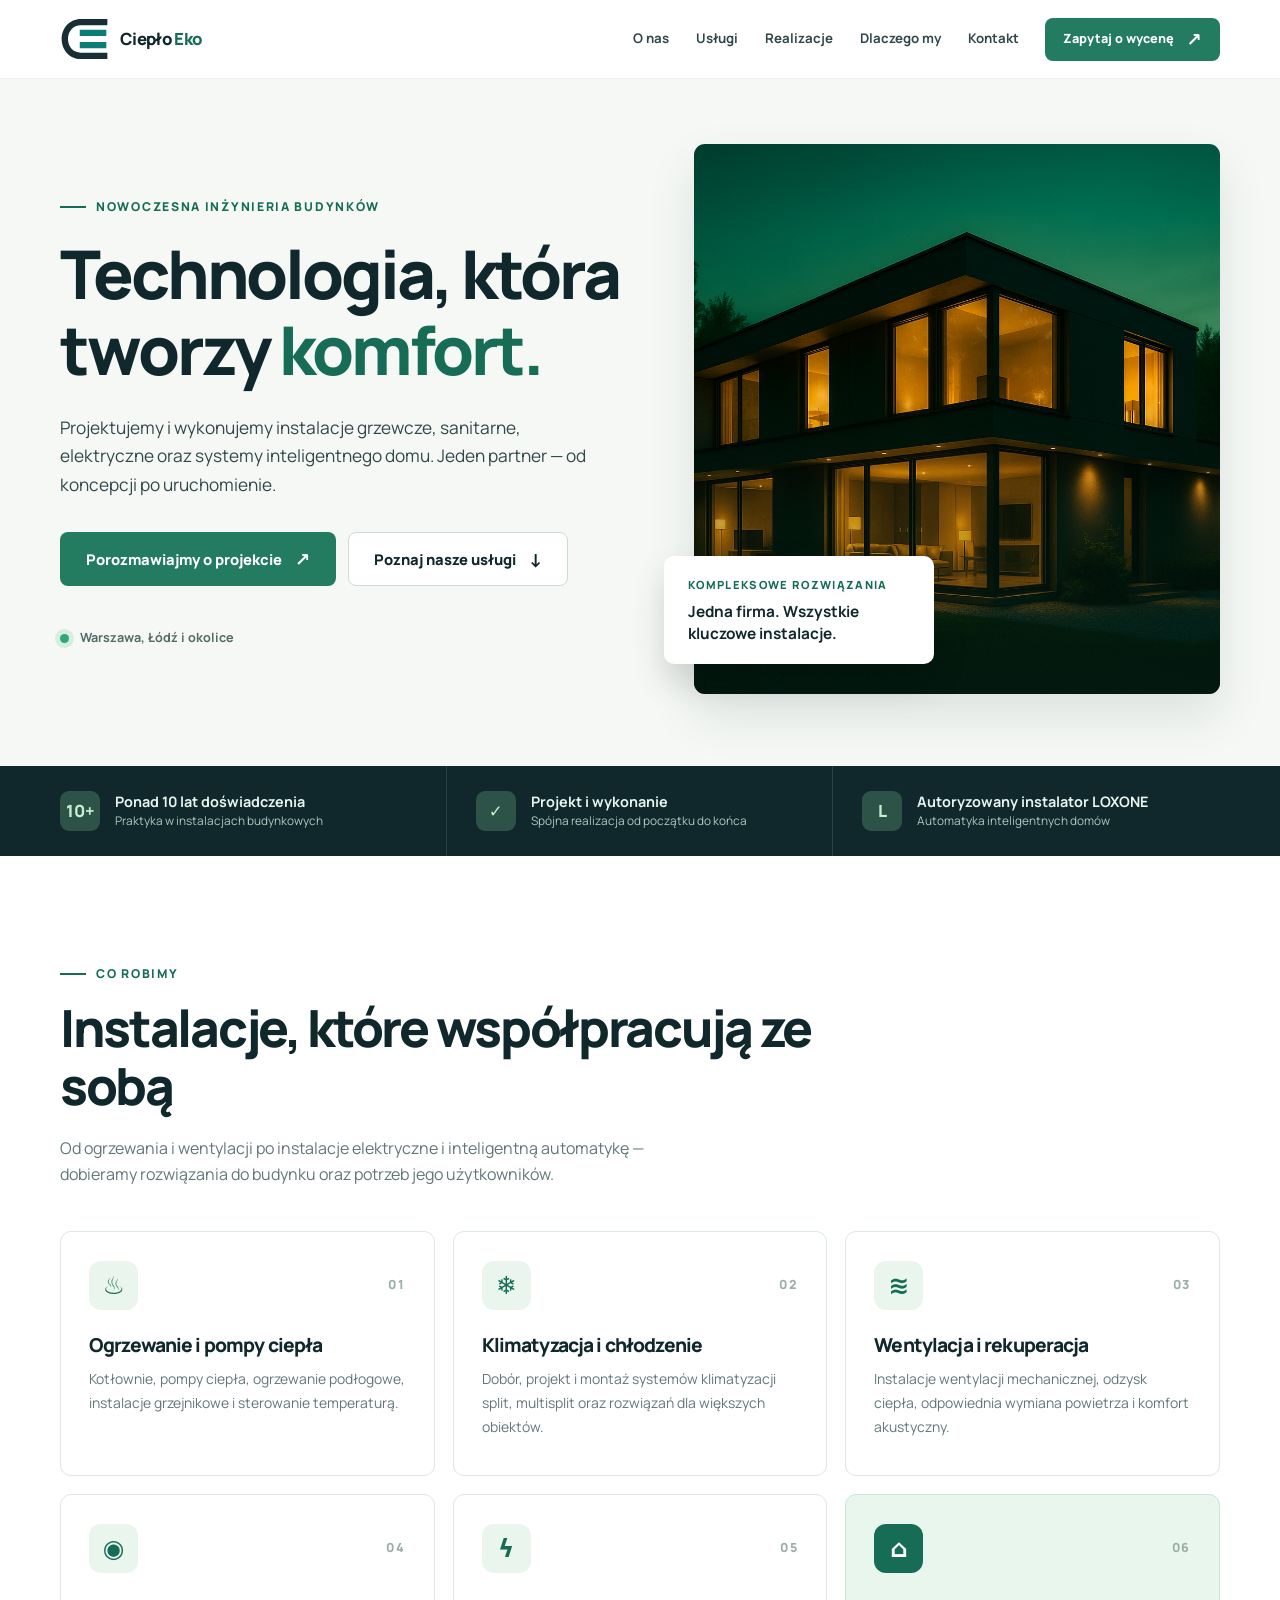
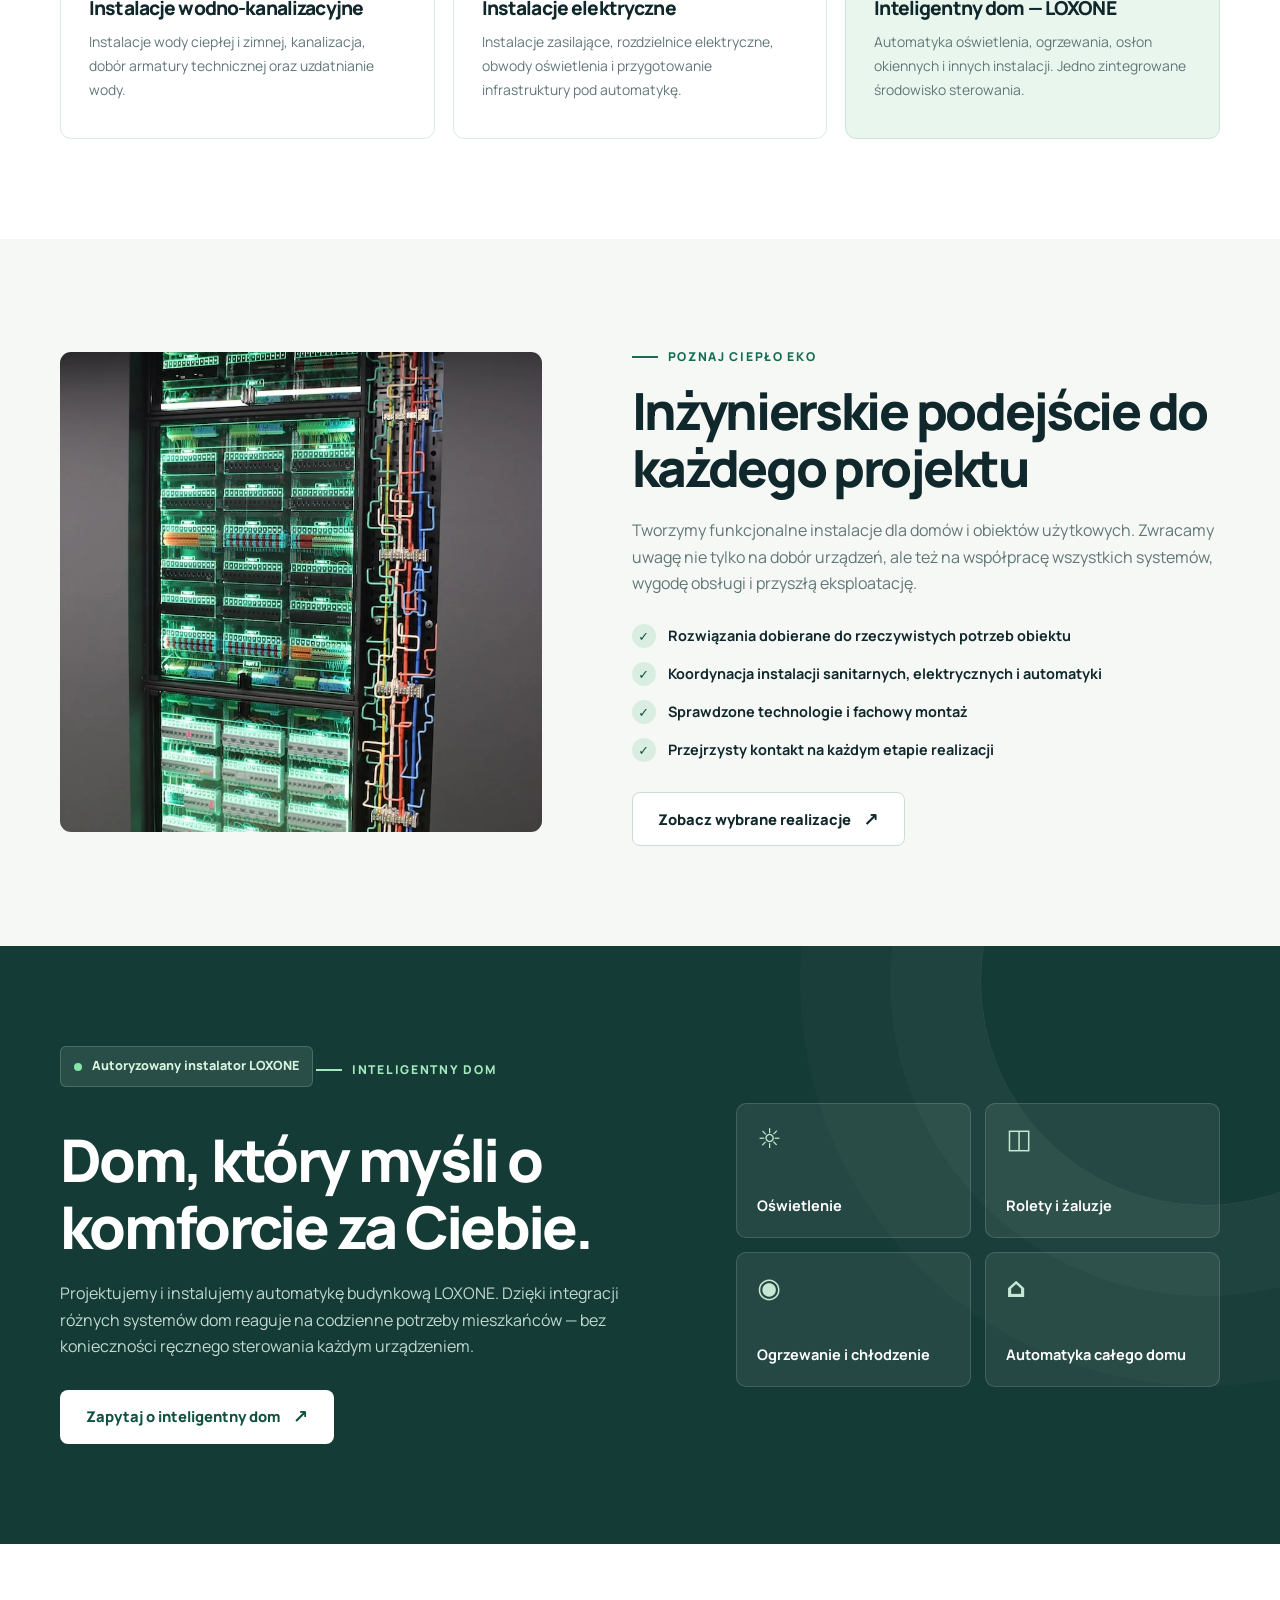
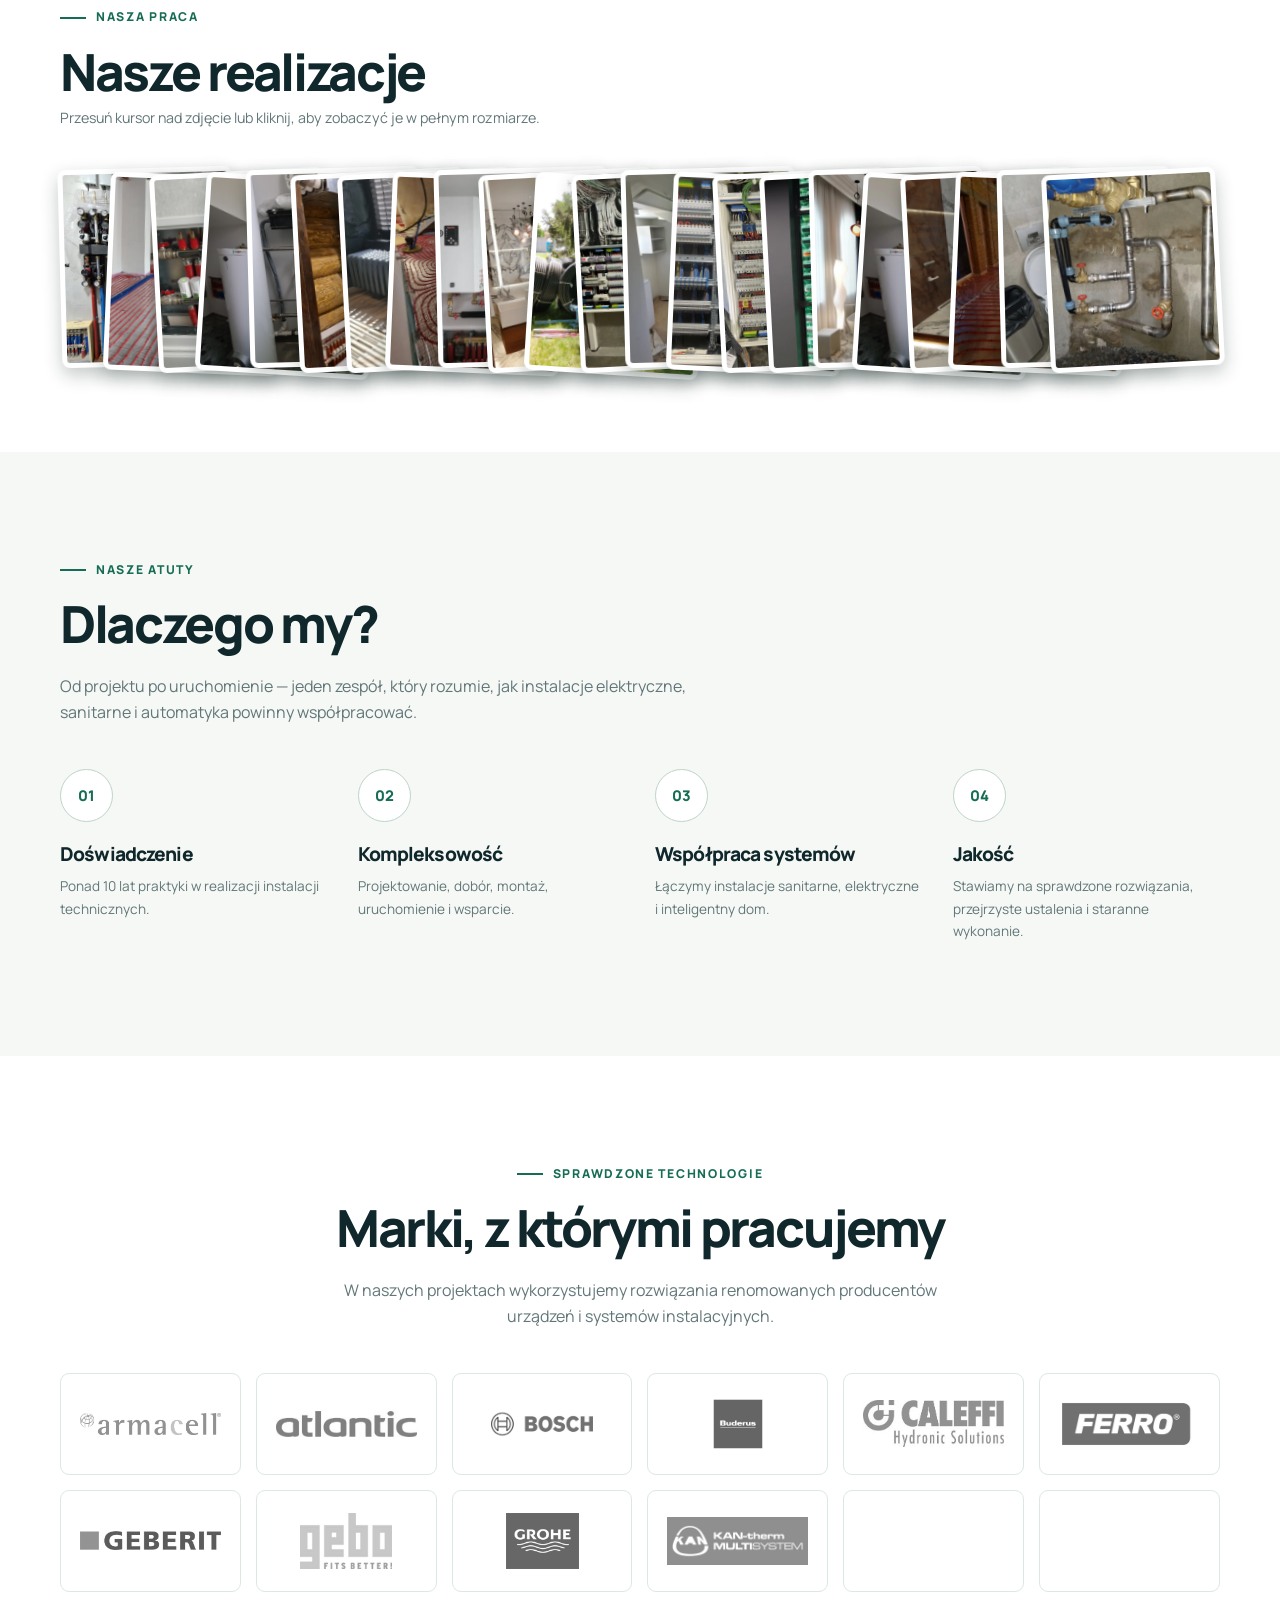
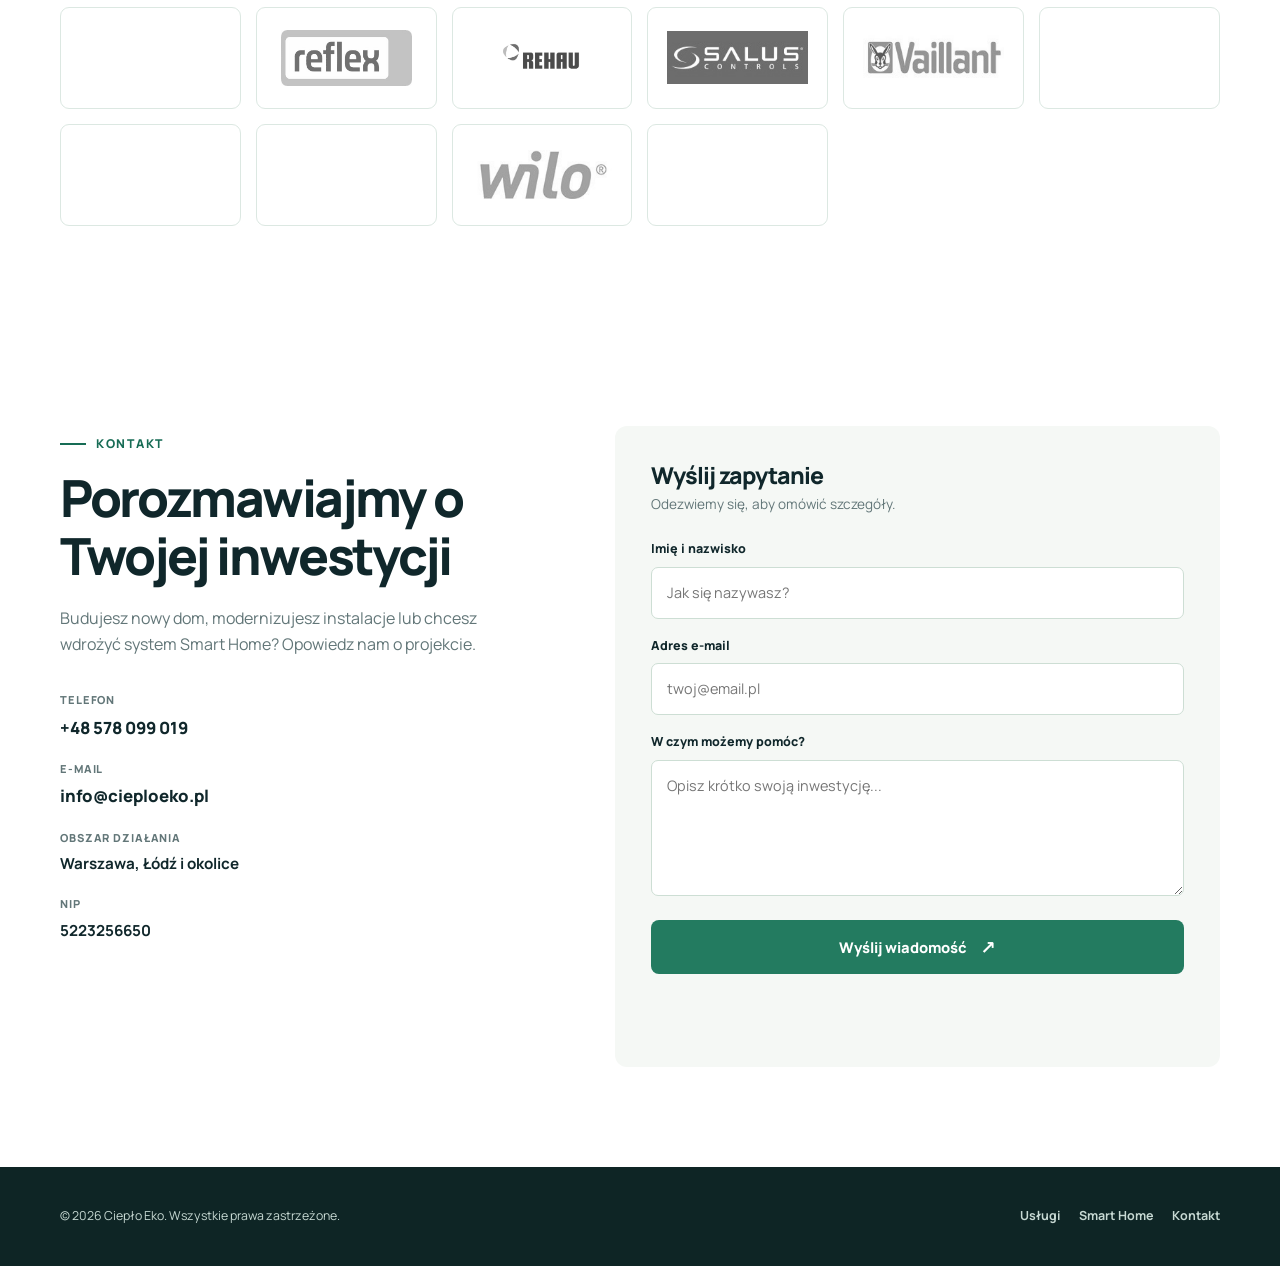
==== commit 97590742: "Switch website branding to new Ciepło Eko SVG logo and icon" ====
--- a/index.html
+++ b/index.html
@@ -13,7 +13,8 @@
   <meta property="og:description" content="Instalacje sanitarne, klimatyzacja, elektryka i inteligentny dom LOXONE. Od projektu po uruchomienie.">
   <meta property="og:url" content="https://cieploeko.pl/">
   <meta property="og:image" content="https://cieploeko.pl/assets/hero-bg.jpg">
-  <link rel="icon" sizes="32x32" href="assets/favicon-32.png">
+  <link rel="icon" type="image/png" sizes="32x32" href="assets/favicon-32.png">
+  <link rel="icon" type="image/svg+xml" href="assets/logo-new.svg">
   <link rel="icon" href="assets/favicon.ico">
   <link rel="apple-touch-icon" sizes="180x180" href="assets/favicon-180.png">
   <link rel="preconnect" href="https://fonts.googleapis.com">
@@ -294,6 +295,7 @@
     "@type":"HomeAndConstructionBusiness",
     "name":"Ciepło Eko",
     "url":"https://cieploeko.pl/",
+    "logo":"https://cieploeko.pl/assets/logo-new.svg",
     "telephone":"+48578099019",
     "email":"info@cieploeko.pl",
     "areaServed":["Warszawa","Łódź","okolice"],
@@ -304,7 +306,7 @@
 <body>
   <header class="site-header">
     <div class="container header-inner">
-      <a href="#start" class="brand" aria-label="Ciepło Eko — strona główna"><img src="assets/logo.png" alt="" width="49" height="49"><span>Ciepło <span>Eko</span></span></a>
+      <a href="#start" class="brand" aria-label="Ciepło Eko — strona główna"><img src="assets/logo-new.svg" alt="" width="49" height="49"><span>Ciepło <span>Eko</span></span></a>
       <nav class="desktop-nav" aria-label="Nawigacja główna"><a href="#o-nas">O nas</a><a href="#uslugi">Usługi</a><a href="#realizacje">Realizacje</a><a href="#why">Dlaczego my</a><a href="#kontakt">Kontakt</a></nav>
       <a href="#kontakt" class="button button-primary header-cta">Zapytaj o wycenę <span class="arrow" aria-hidden="true">↗</span></a>
       <button class="menu-toggle" type="button" aria-label="Otwórz menu" aria-expanded="false" aria-controls="mobile-nav">☰</button>
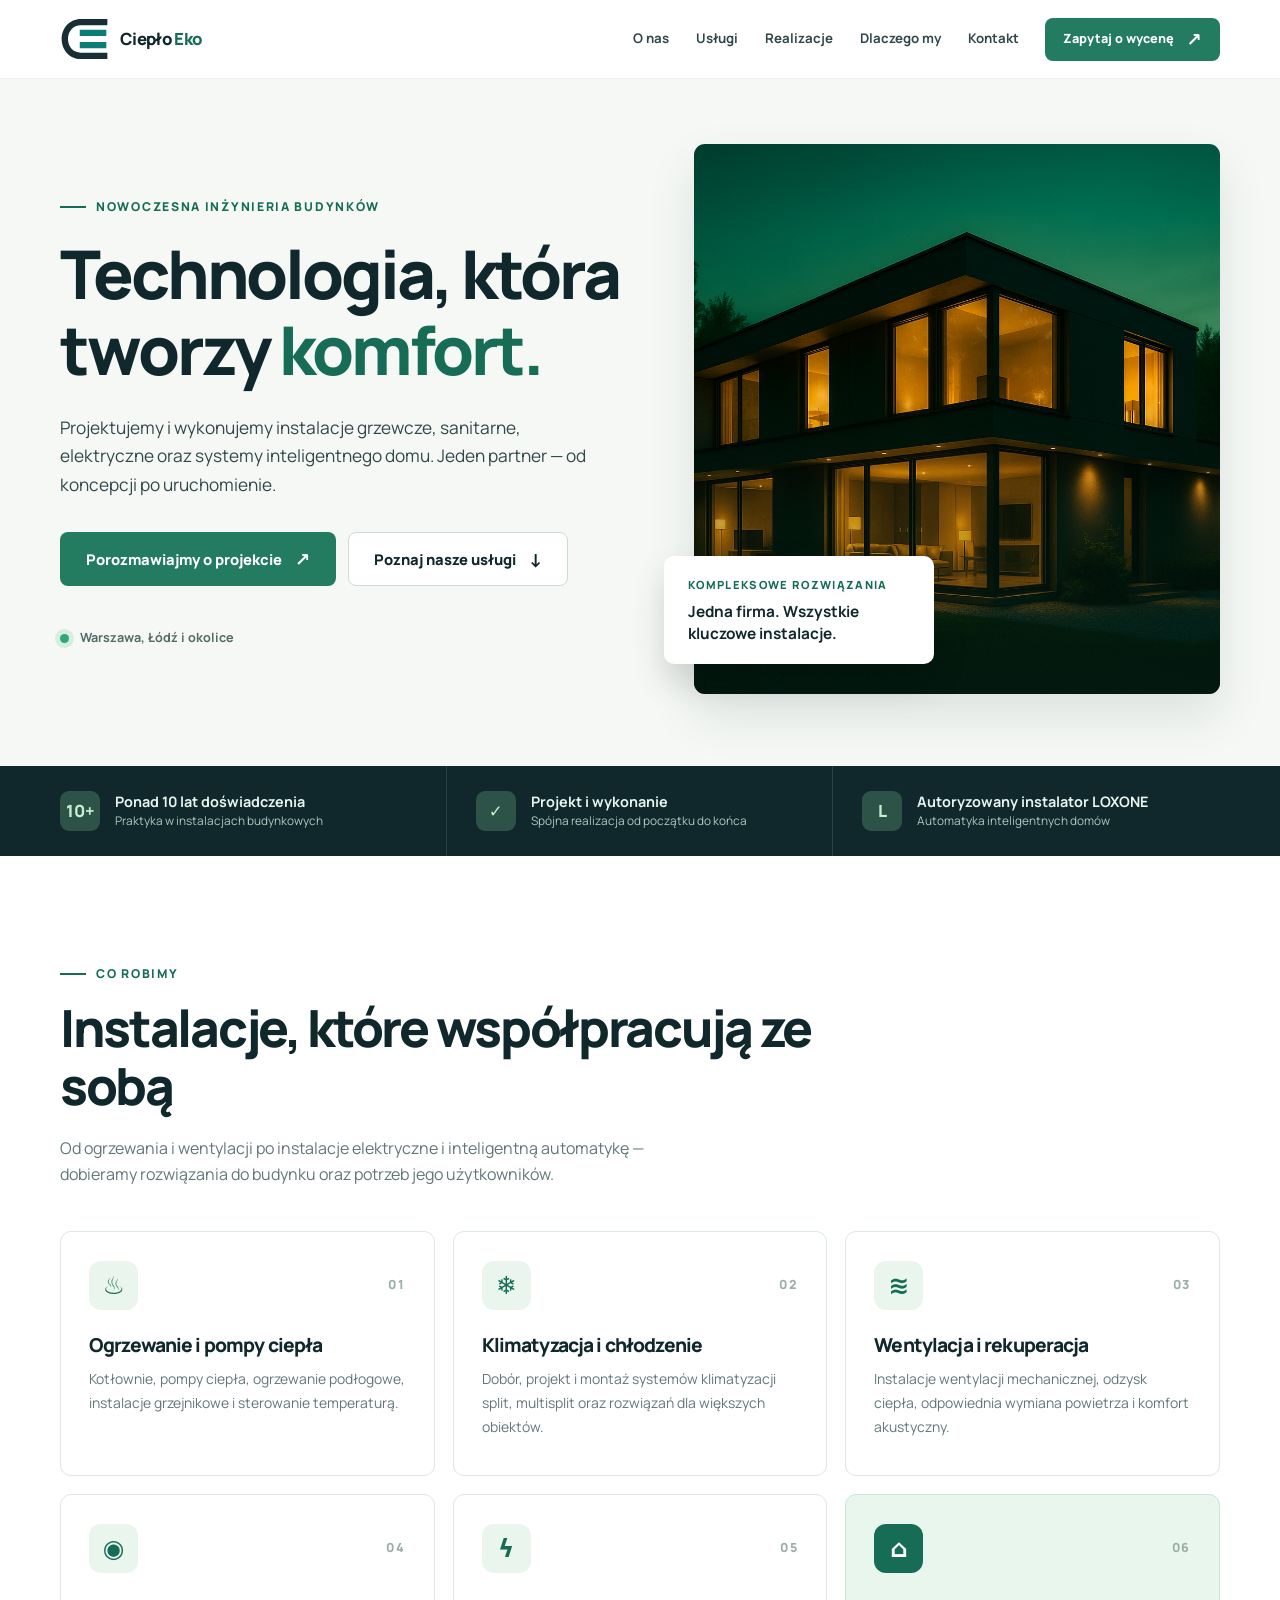
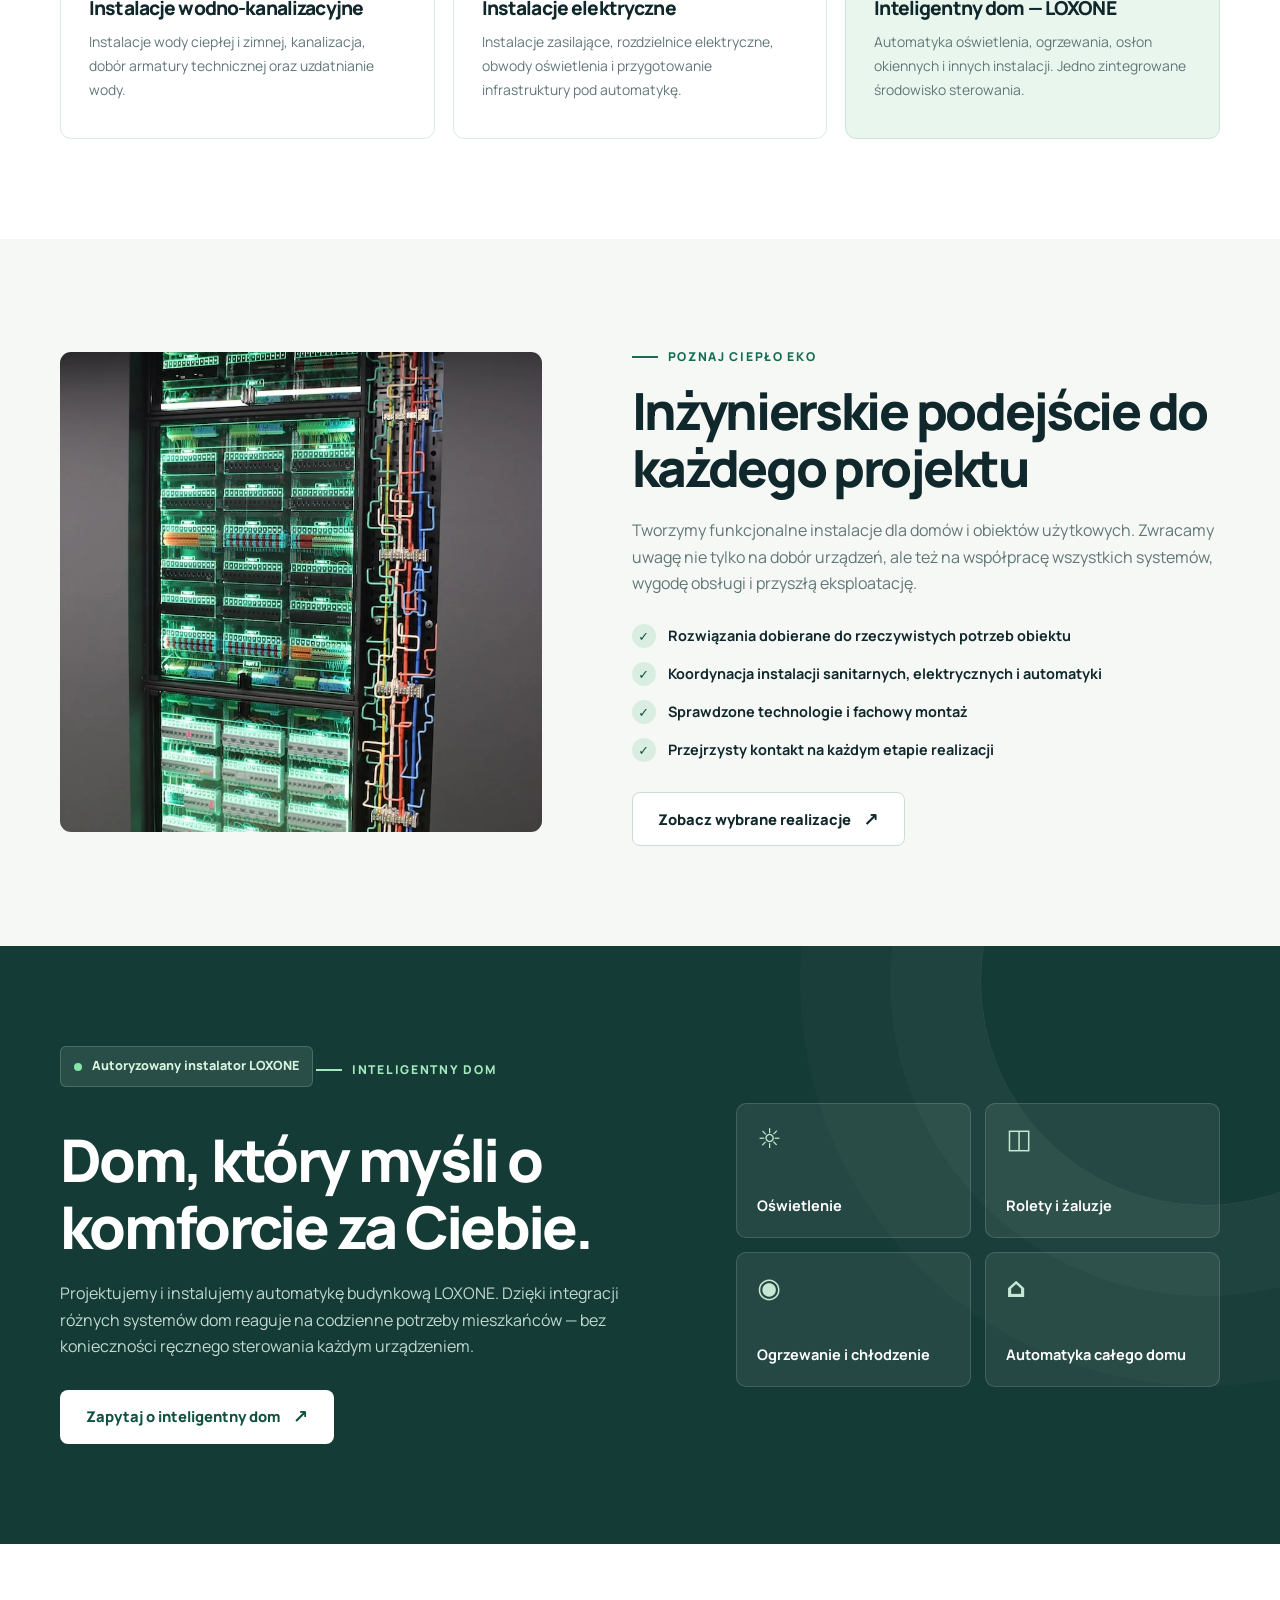
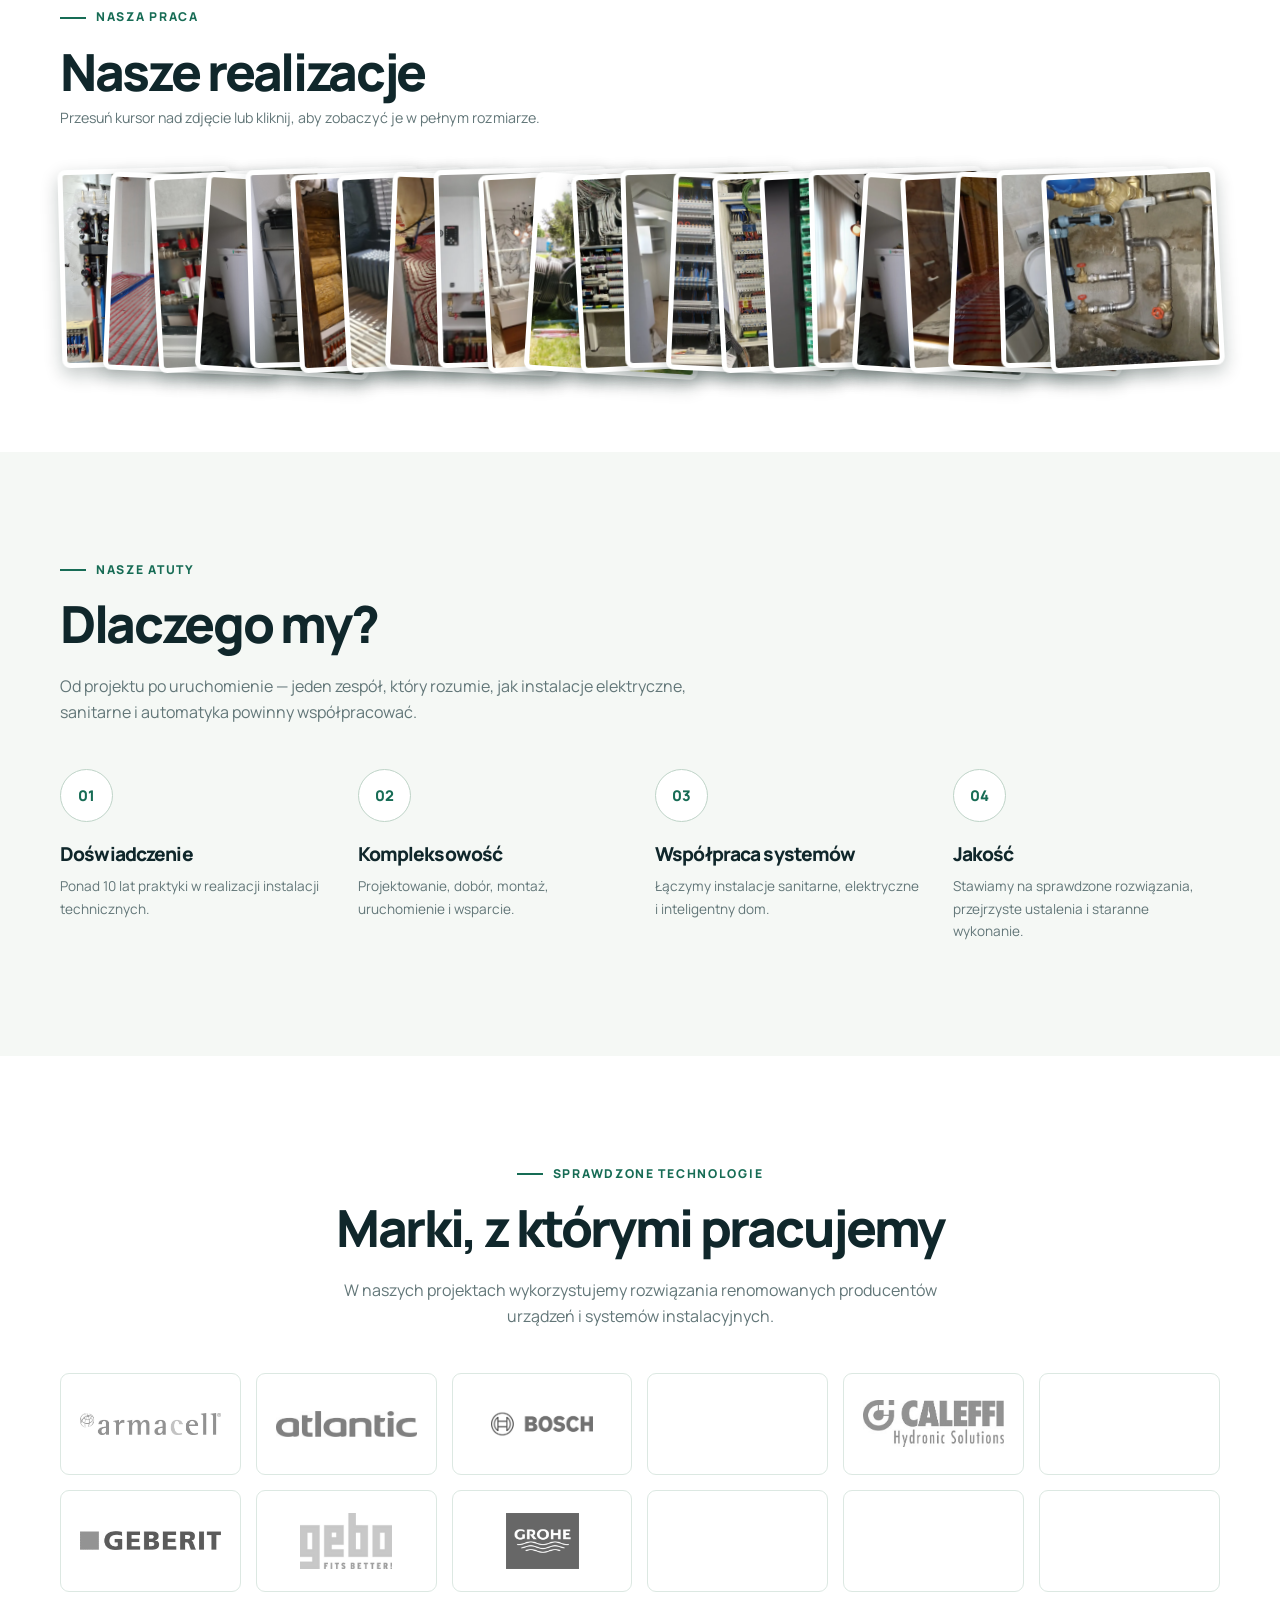
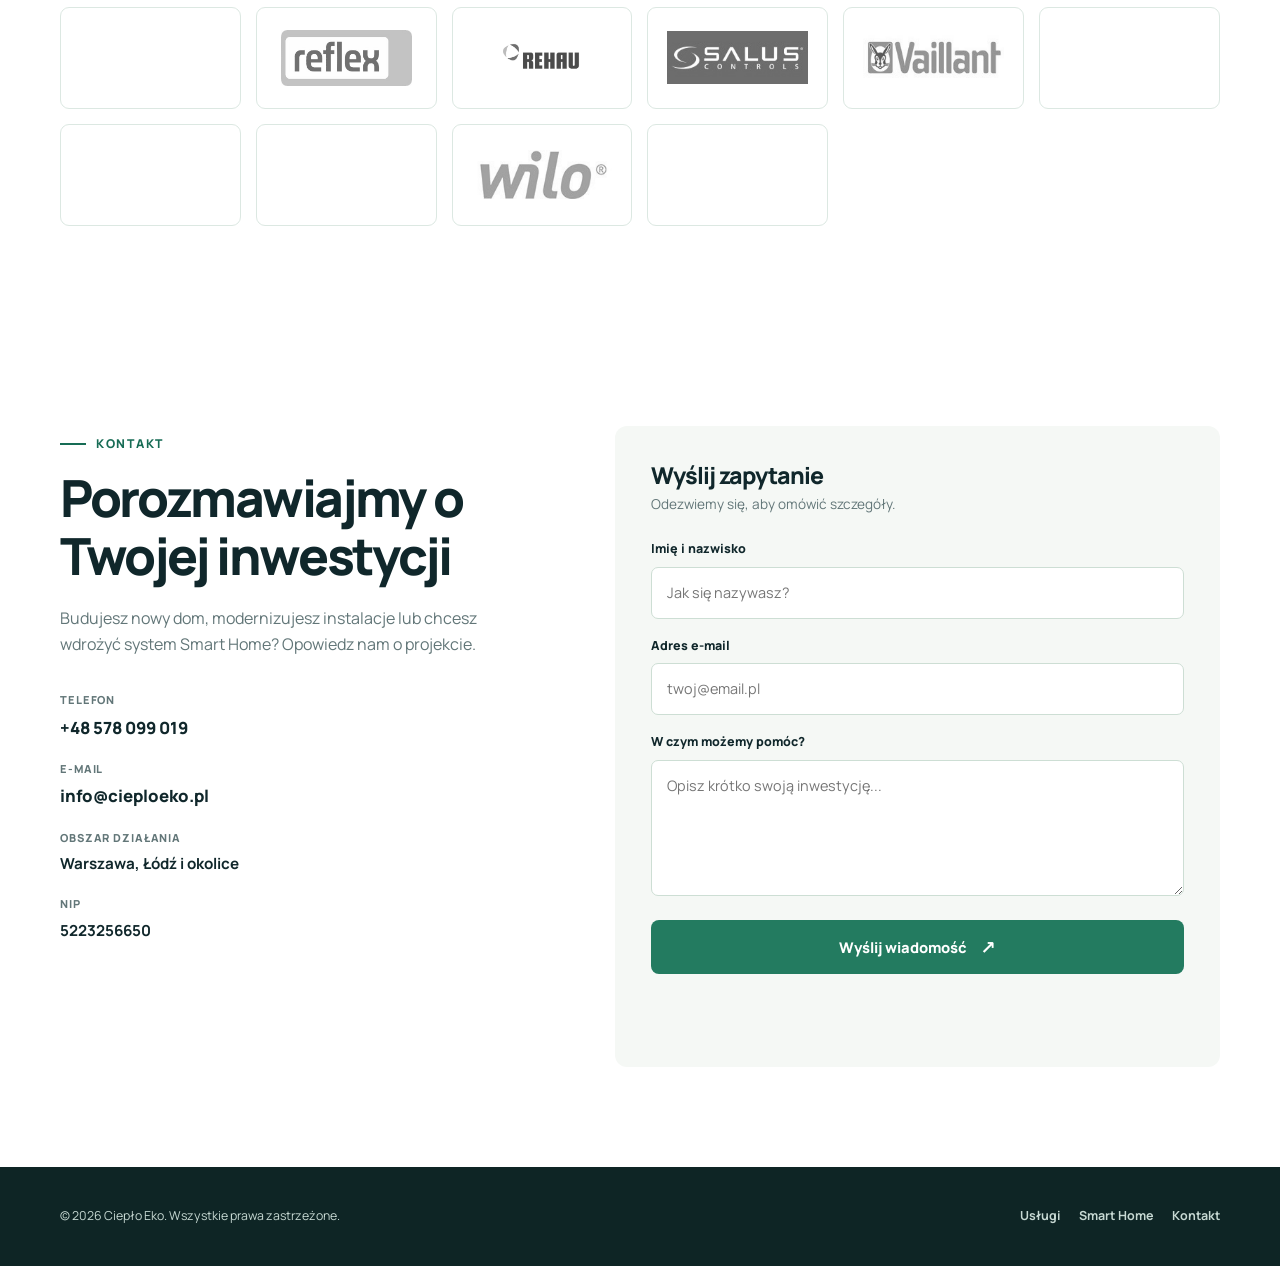
==== commit 312baf53: "Use new matching touch icon and prioritize SVG favicon" ====
--- a/index.html
+++ b/index.html
@@ -13,10 +13,10 @@
   <meta property="og:description" content="Instalacje sanitarne, klimatyzacja, elektryka i inteligentny dom LOXONE. Od projektu po uruchomienie.">
   <meta property="og:url" content="https://cieploeko.pl/">
   <meta property="og:image" content="https://cieploeko.pl/assets/hero-bg.jpg">
-  <link rel="icon" type="image/png" sizes="32x32" href="assets/favicon-32.png">
+  <!-- Legacy favicon as fallback, new vector mark for modern browsers -->
+  <link rel="icon" href="assets/favicon.ico" sizes="any">
   <link rel="icon" type="image/svg+xml" href="assets/logo-new.svg">
-  <link rel="icon" href="assets/favicon.ico">
-  <link rel="apple-touch-icon" sizes="180x180" href="assets/favicon-180.png">
+  <link rel="apple-touch-icon" sizes="180x180" href="assets/favicon-new-180.png">
   <link rel="preconnect" href="https://fonts.googleapis.com">
   <link rel="preconnect" href="https://fonts.gstatic.com" crossorigin>
   <link href="https://fonts.googleapis.com/css2?family=Manrope:wght@400;500;600;700;800&display=swap" rel="stylesheet">
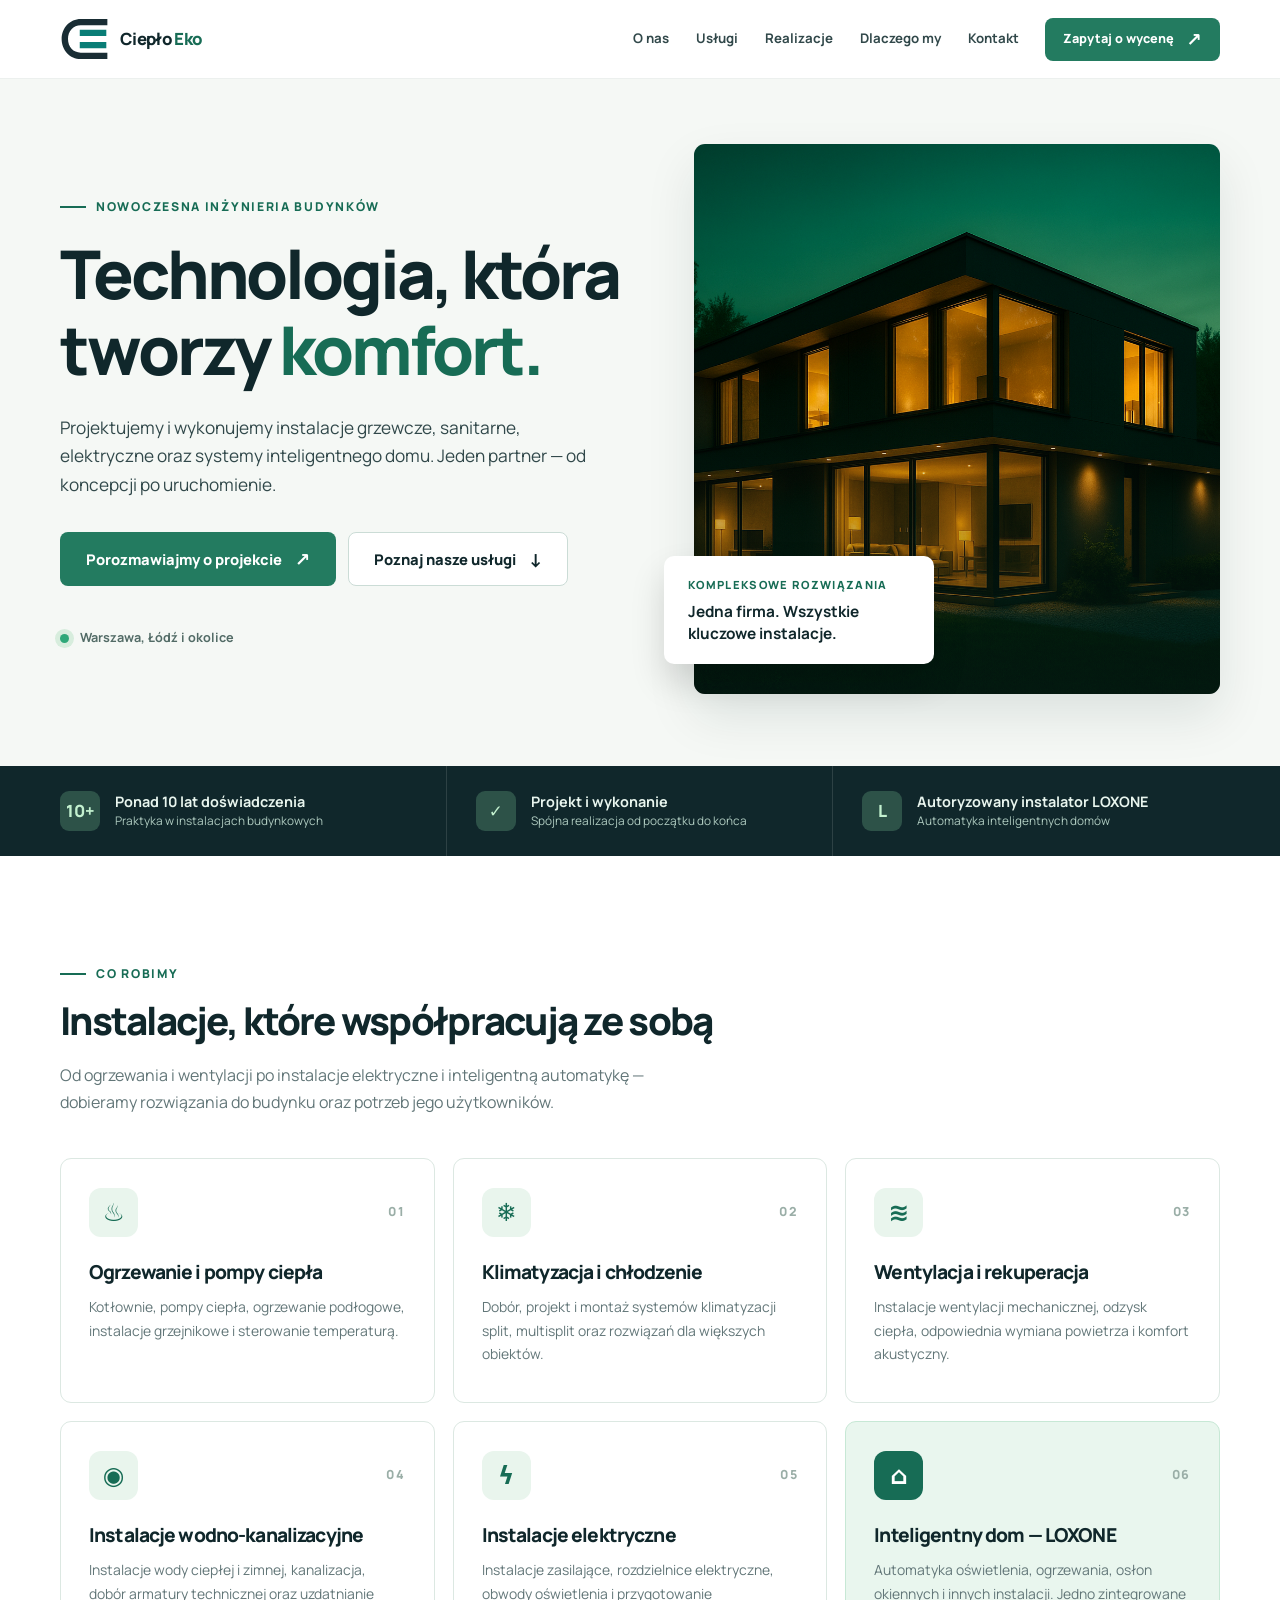
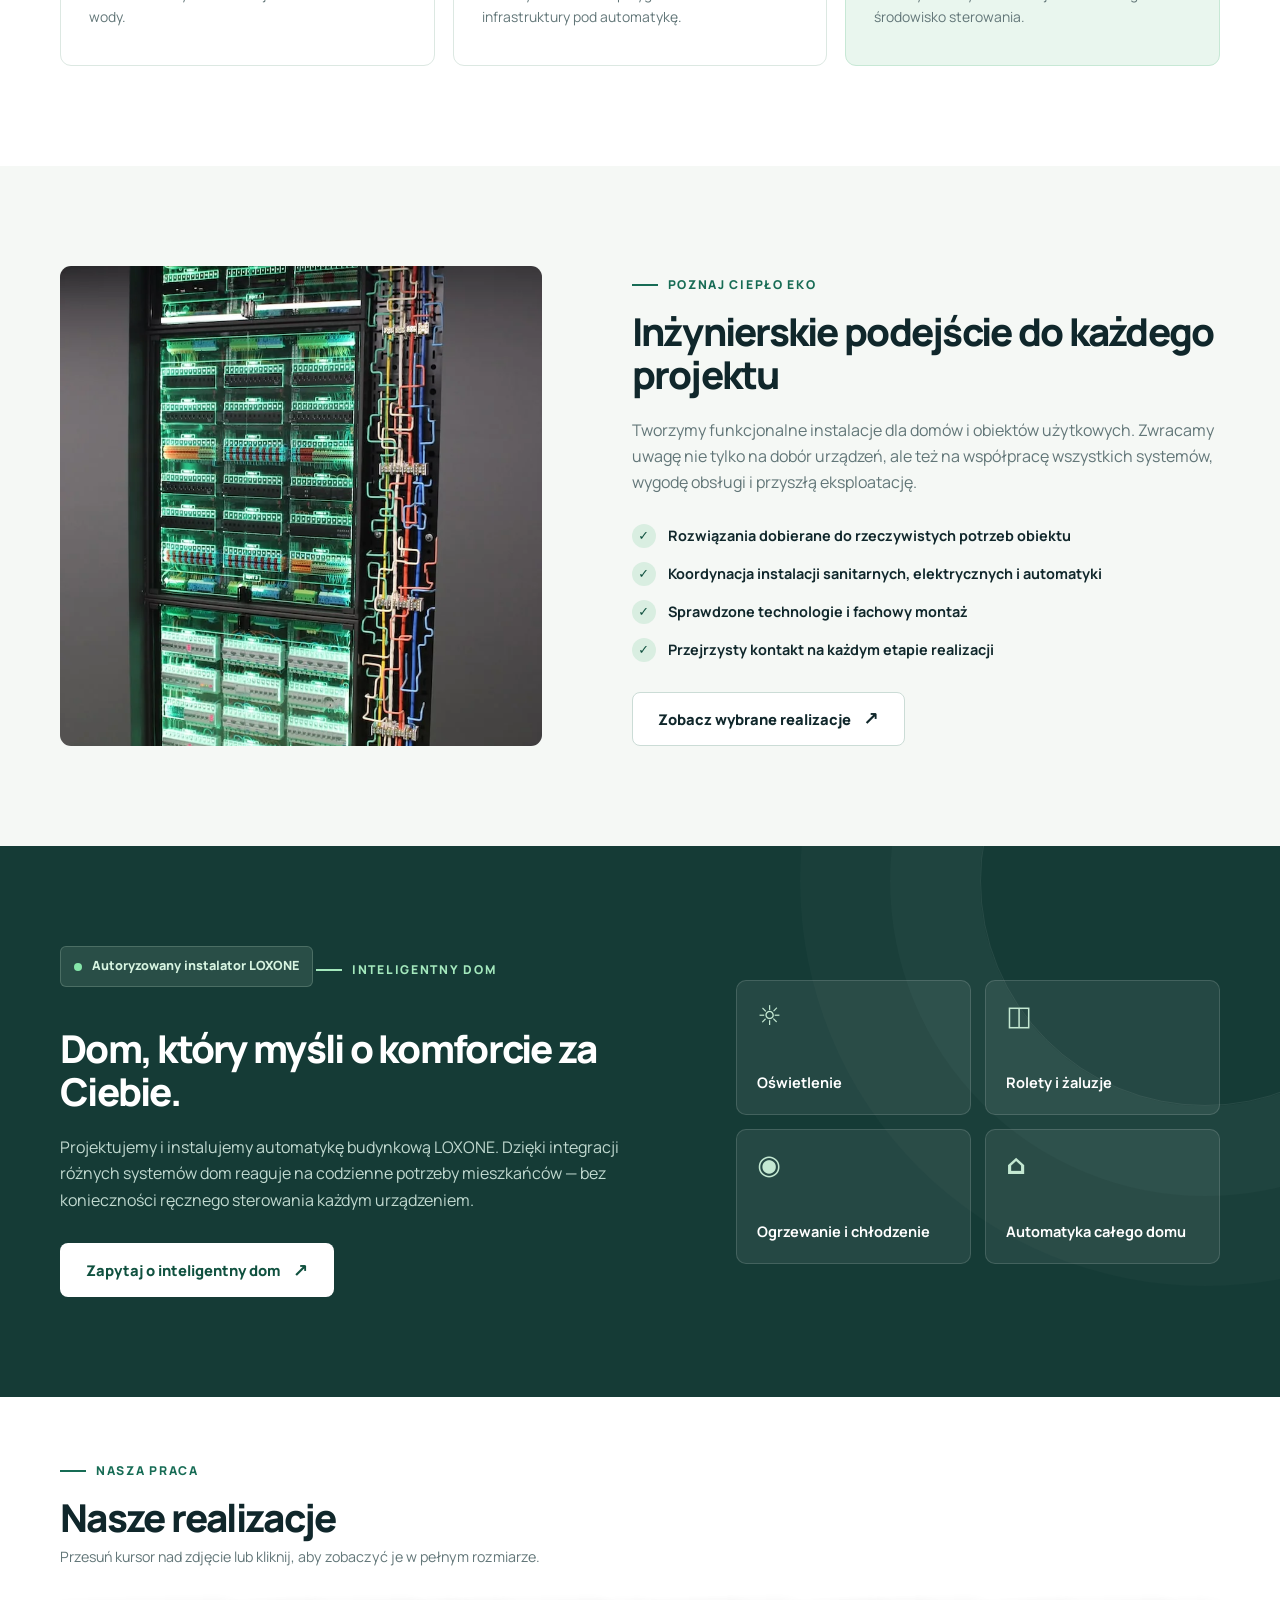
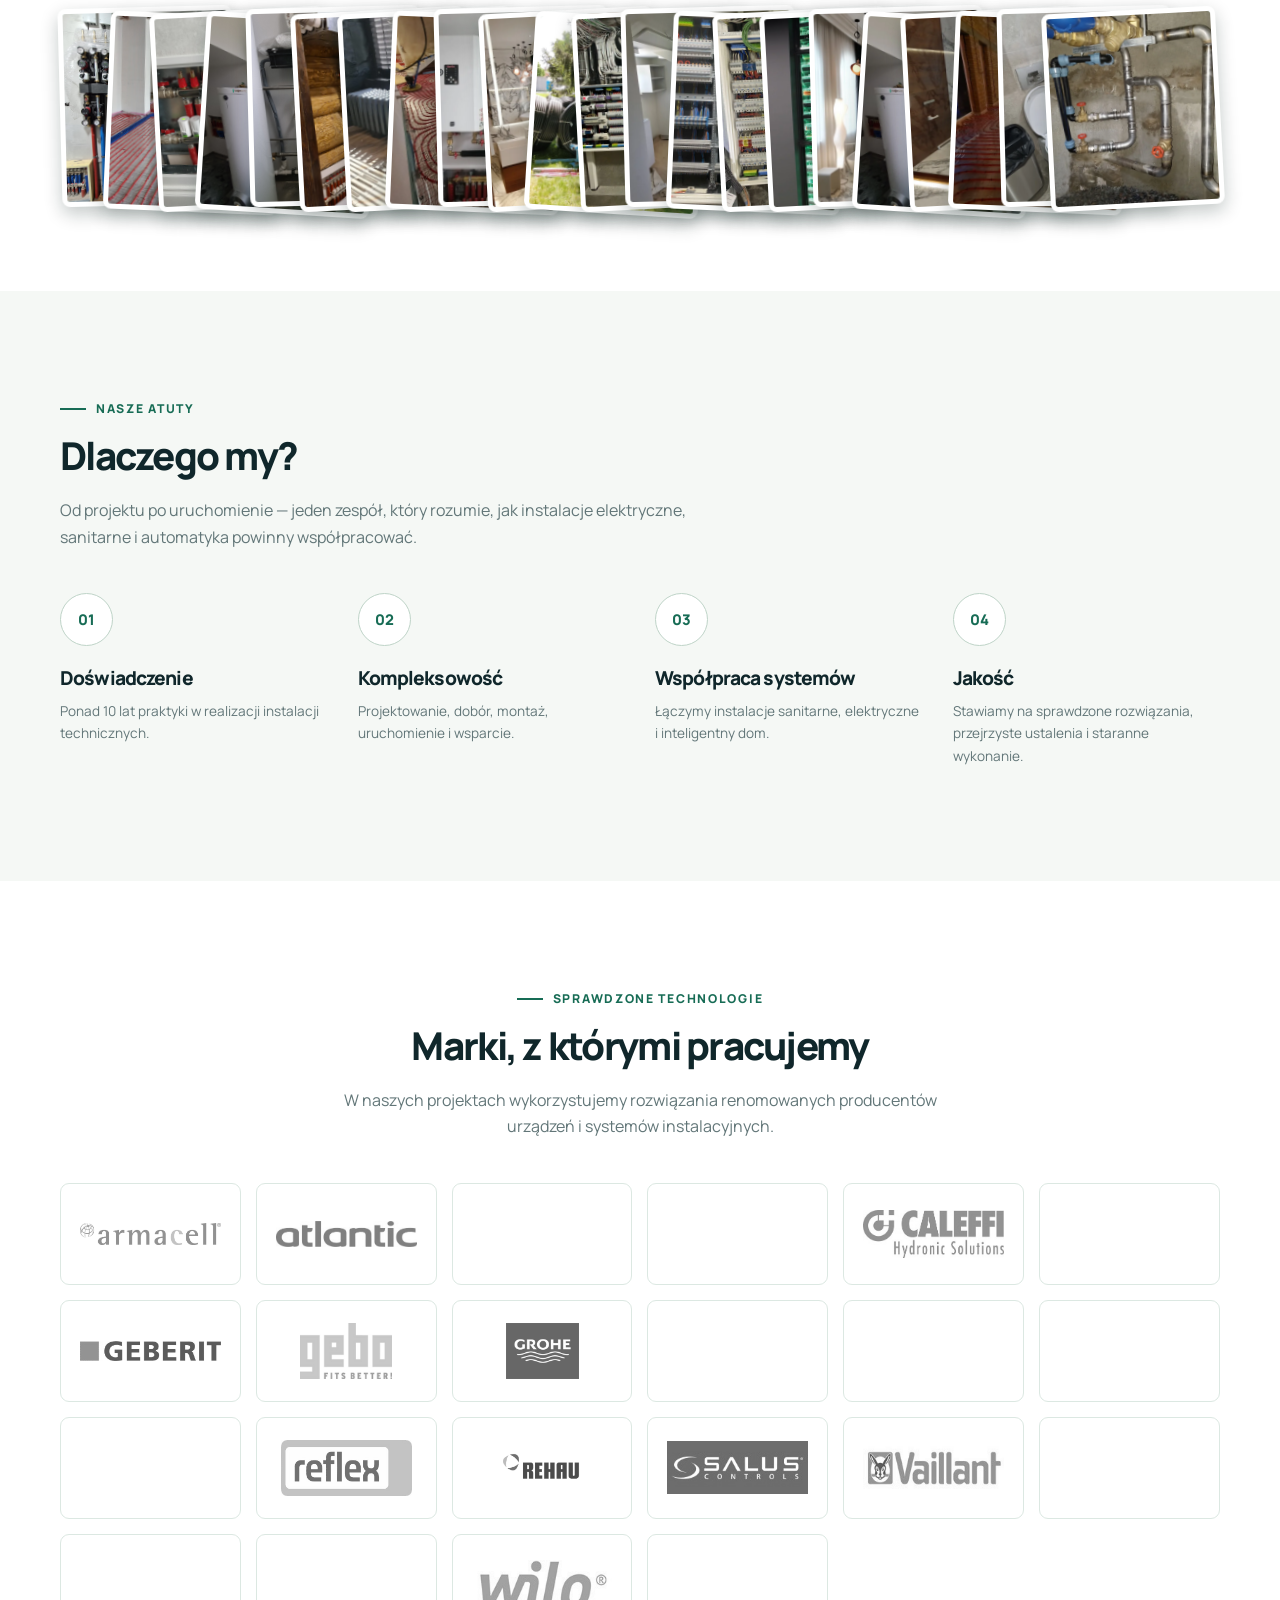
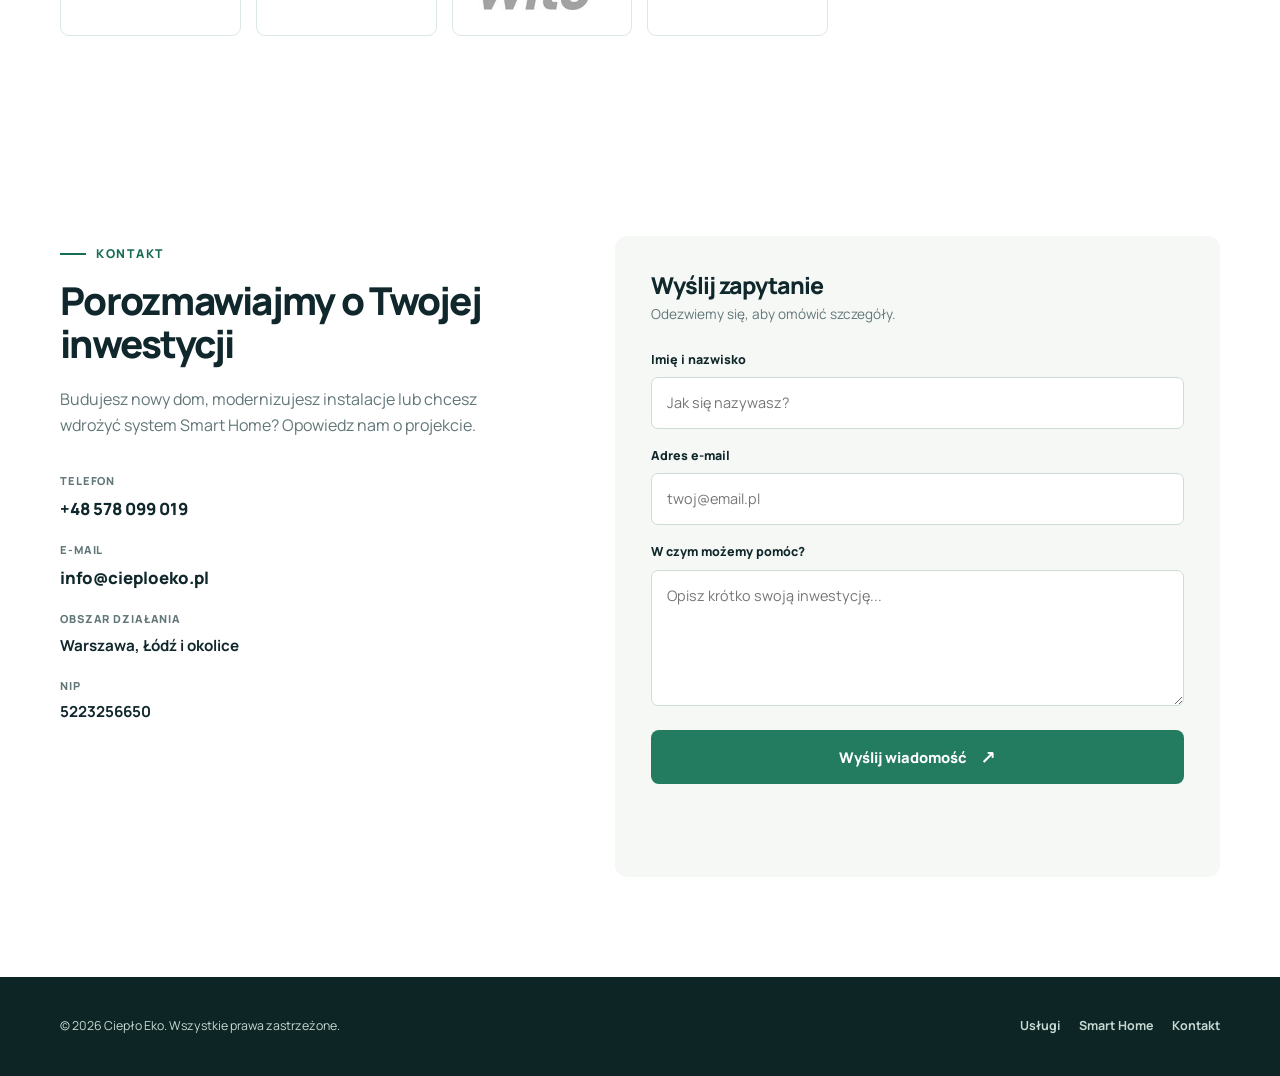
==== commit 2caa2f03: "Unify section heading typography and give services headline room on desktop" ====
--- a/index.html
+++ b/index.html
@@ -36,11 +36,11 @@
     h1,h2,h3,p { margin-top:0; }
     h1,h2,h3 { line-height:1.13; letter-spacing:-.045em; }
     h1 { font-size:clamp(2.5rem,5.25vw,4.65rem); margin:19px 0 26px; font-weight:800; }
-    h2 { font-size:clamp(2.05rem,4vw,3.35rem); font-weight:800; margin:15px 0 20px; }
+    h2 { font-size:clamp(1.9rem,3vw,2.75rem); font-weight:800; margin:15px 0 20px; }
     h3 { font-size:1.2rem; font-weight:800; }
     .lead { color:var(--muted); font-size:1.1rem; max-width:630px; }
     .section { padding:100px 0; }
-    .section-heading { margin-bottom:43px; max-width:790px; }
+    .section-heading { margin-bottom:43px; max-width:1100px; }
     .section-heading p { color:var(--muted); max-width:630px; }
     .button { border:1px solid transparent; display:inline-flex; align-items:center; justify-content:center; gap:13px; min-height:54px; padding:12px 25px; border-radius:8px; font-size:.92rem; font-weight:800; cursor:pointer; transition:background .2s,color .2s,transform .2s; }
     .button:hover { transform:translateY(-2px); }
@@ -110,7 +110,7 @@
     .loxone::after { content:""; position:absolute; width:450px; height:450px; border:1px solid rgba(255,255,255,.08); right:-150px; top:-190px; border-radius:50%; box-shadow:0 0 0 90px rgba(255,255,255,.025),0 0 0 180px rgba(255,255,255,.02); pointer-events:none; }
     .loxone-layout { display:grid; grid-template-columns:1.1fr .9fr; gap:85px; align-items:center; position:relative; z-index:1; }
     .loxone .eyebrow { color:#a4e8bd; }
-    .loxone h2 { font-size:clamp(2.2rem,4.6vw,3.8rem); max-width:650px; }
+    .loxone h2 { max-width:650px; }
     .loxone p { color:#c1d9d0; max-width:560px; }
     .loxone .status { display:inline-flex; align-items:center; gap:10px; padding:9px 13px; margin-bottom:25px; background:rgba(219,246,225,.10); border:1px solid rgba(227,255,233,.18); border-radius:6px; font-size:.79rem; font-weight:800; color:#d7f4e1; }
     .loxone .status::before { content:""; width:8px; height:8px; background:#85e6a9; border-radius:50%; }
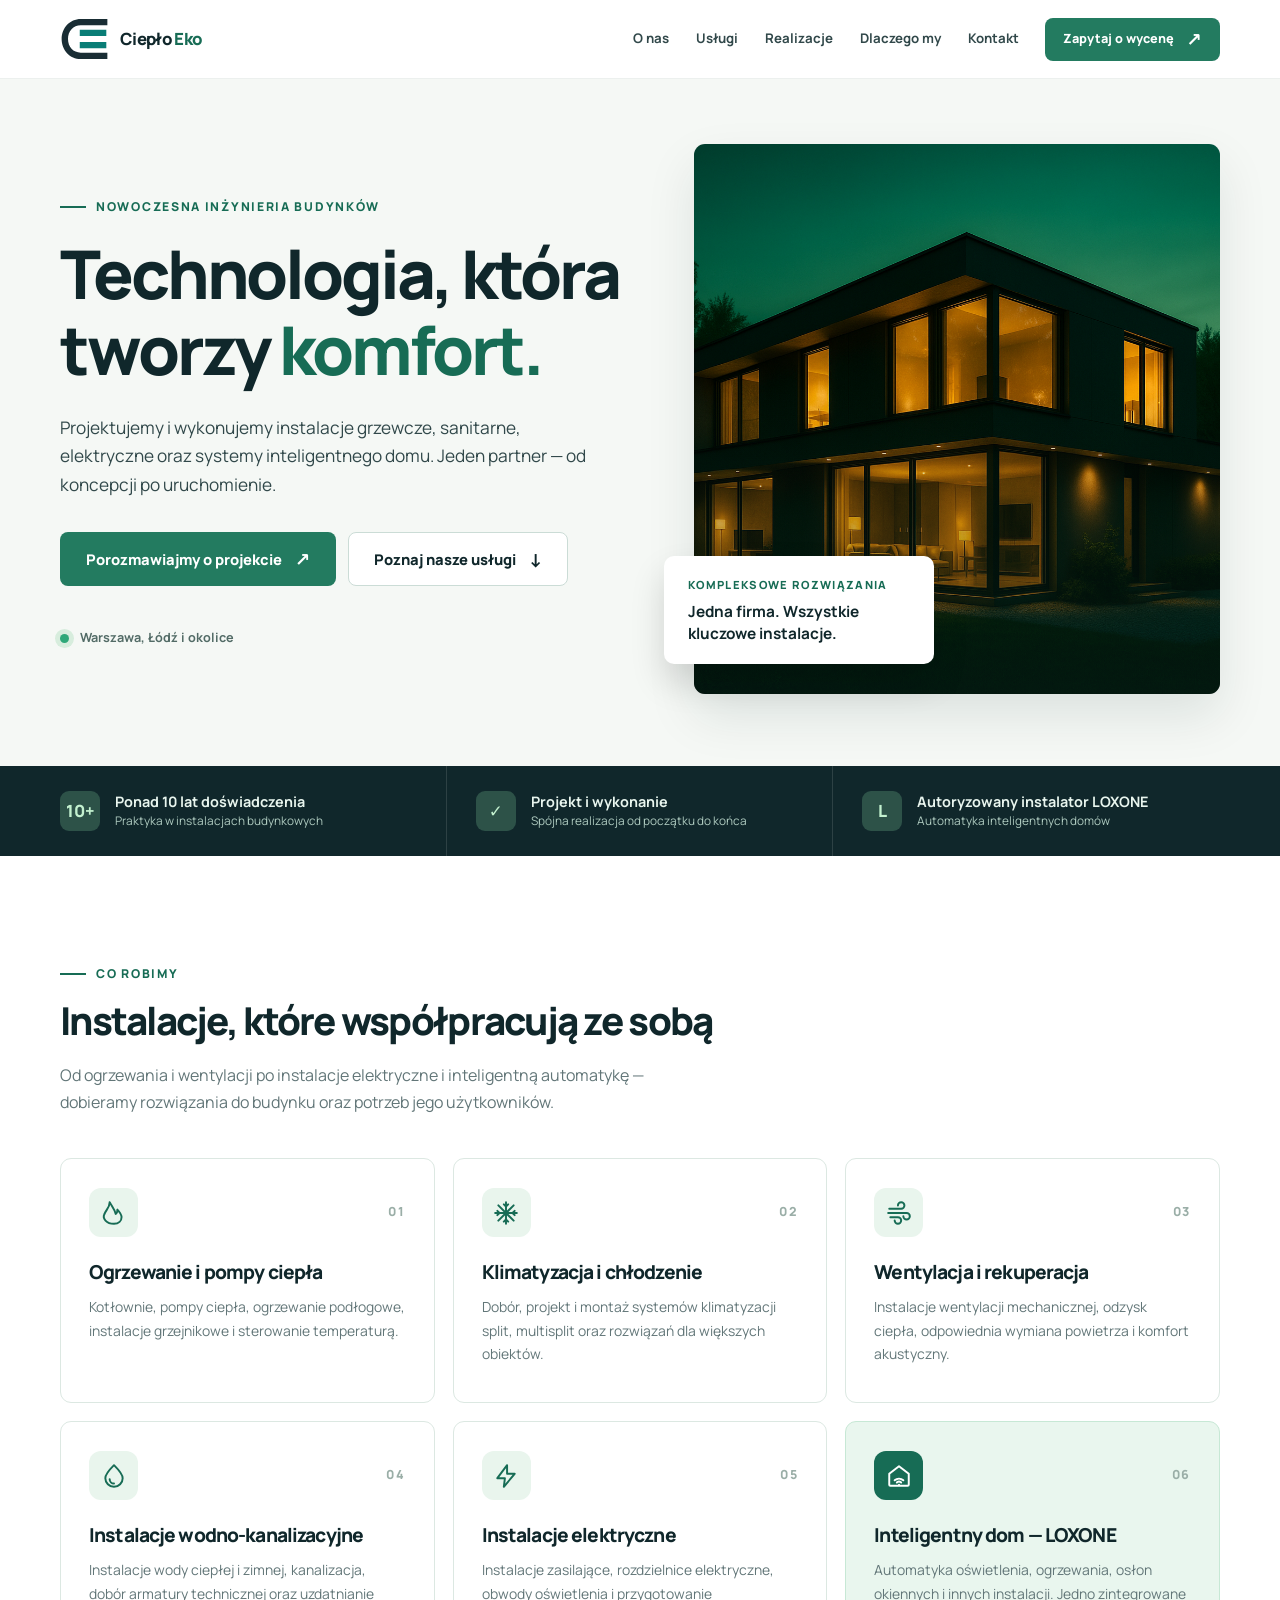
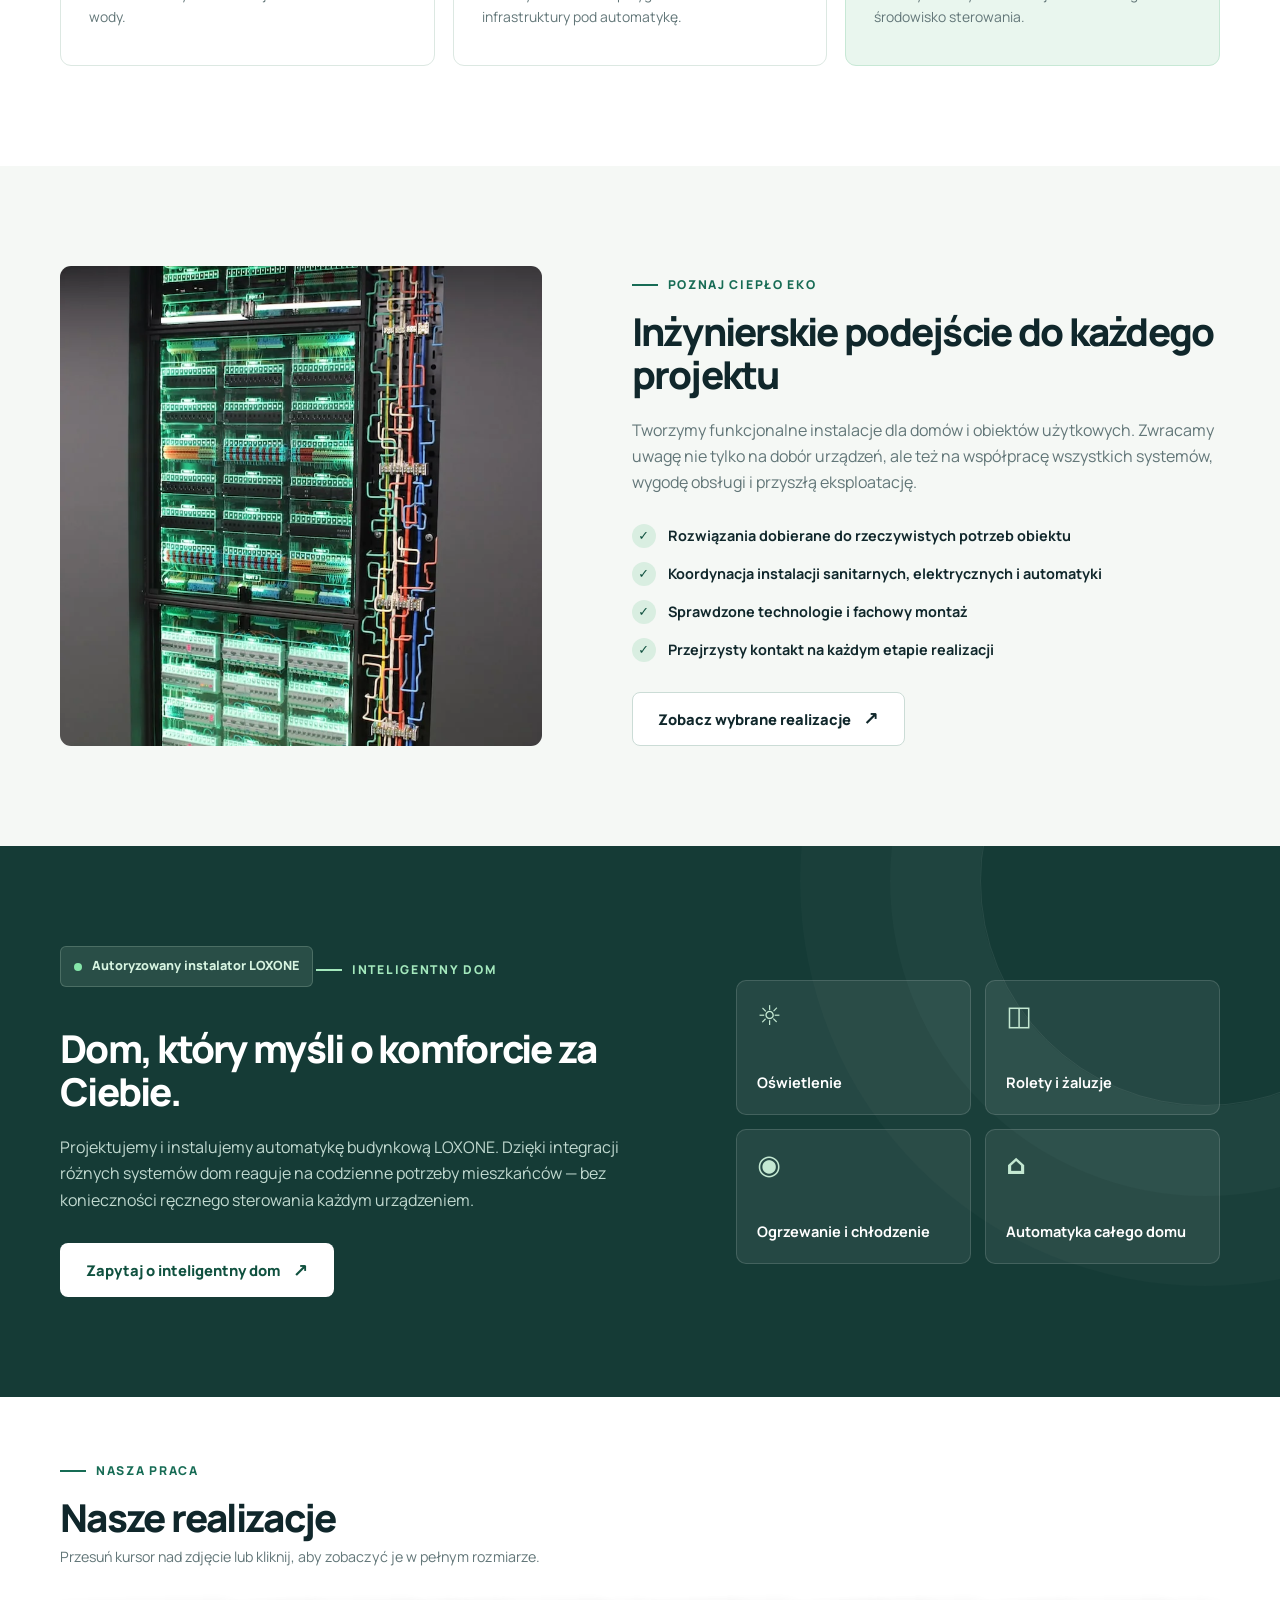
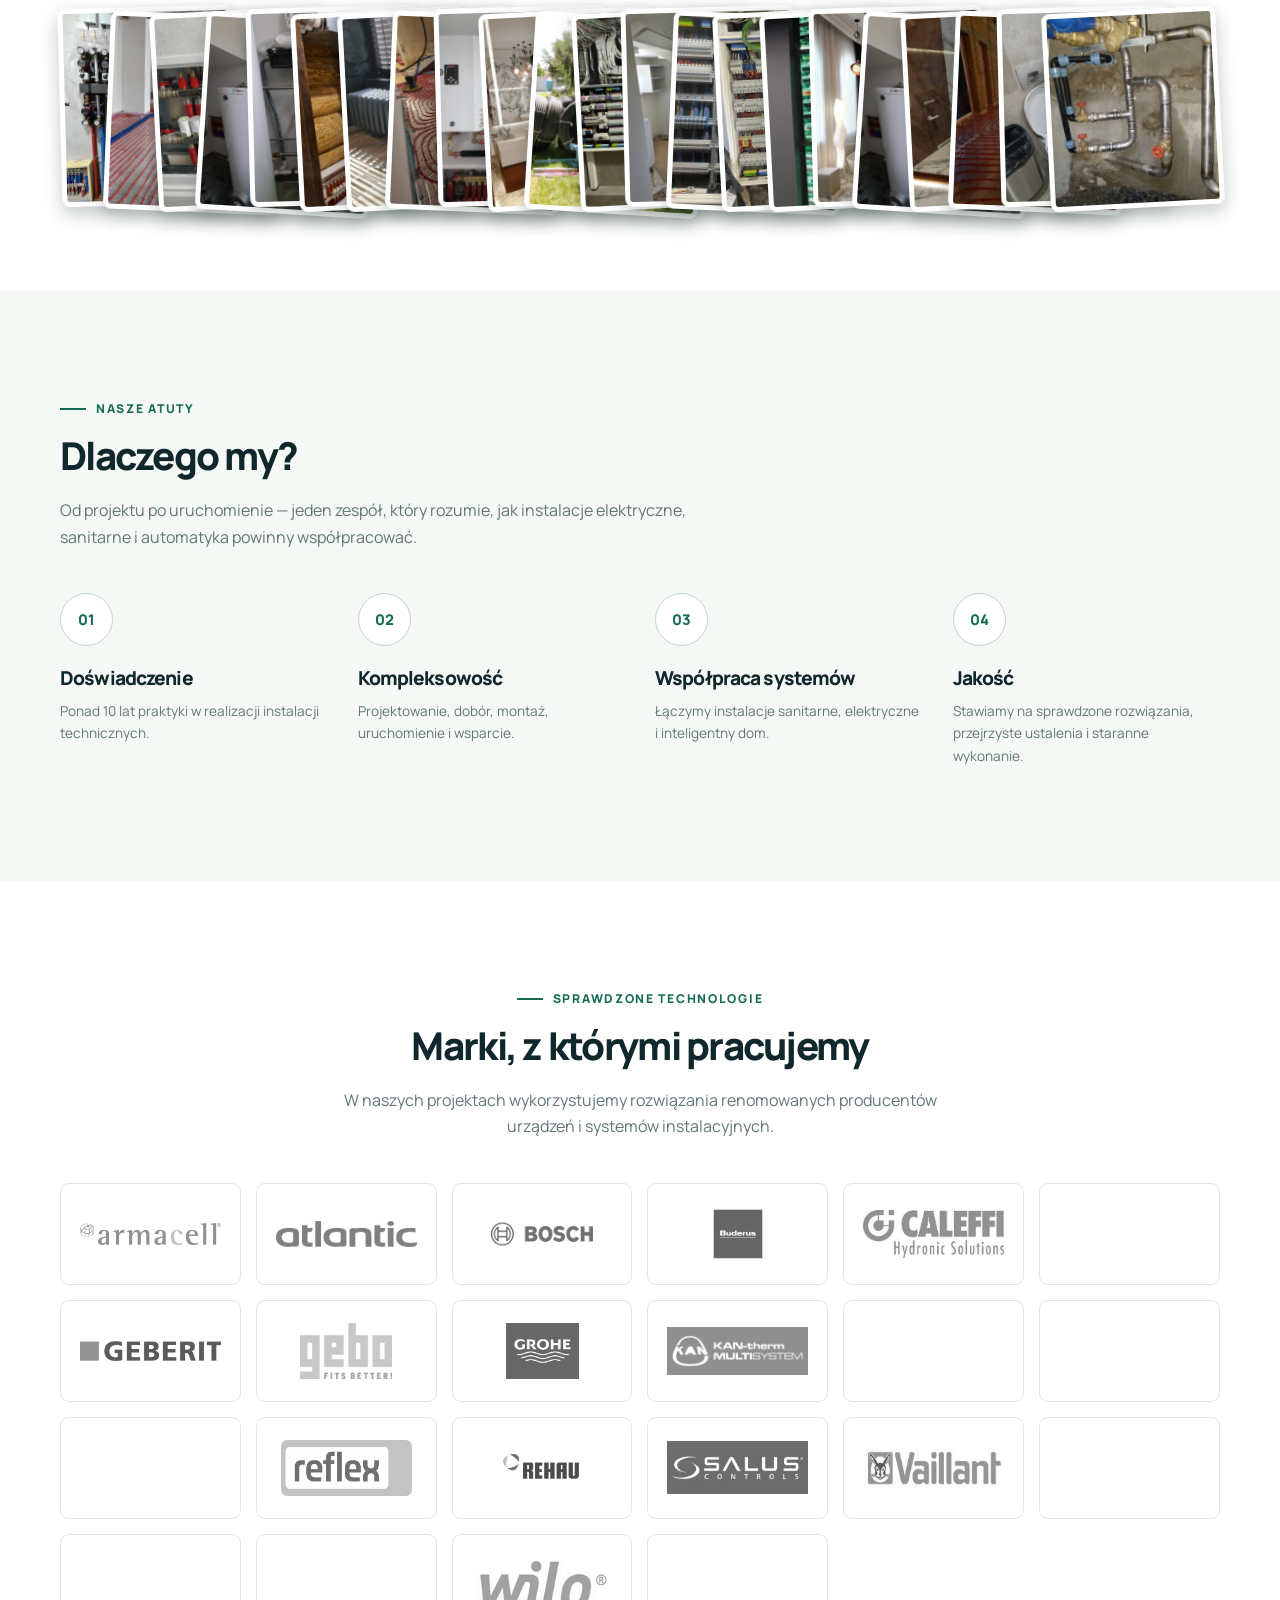
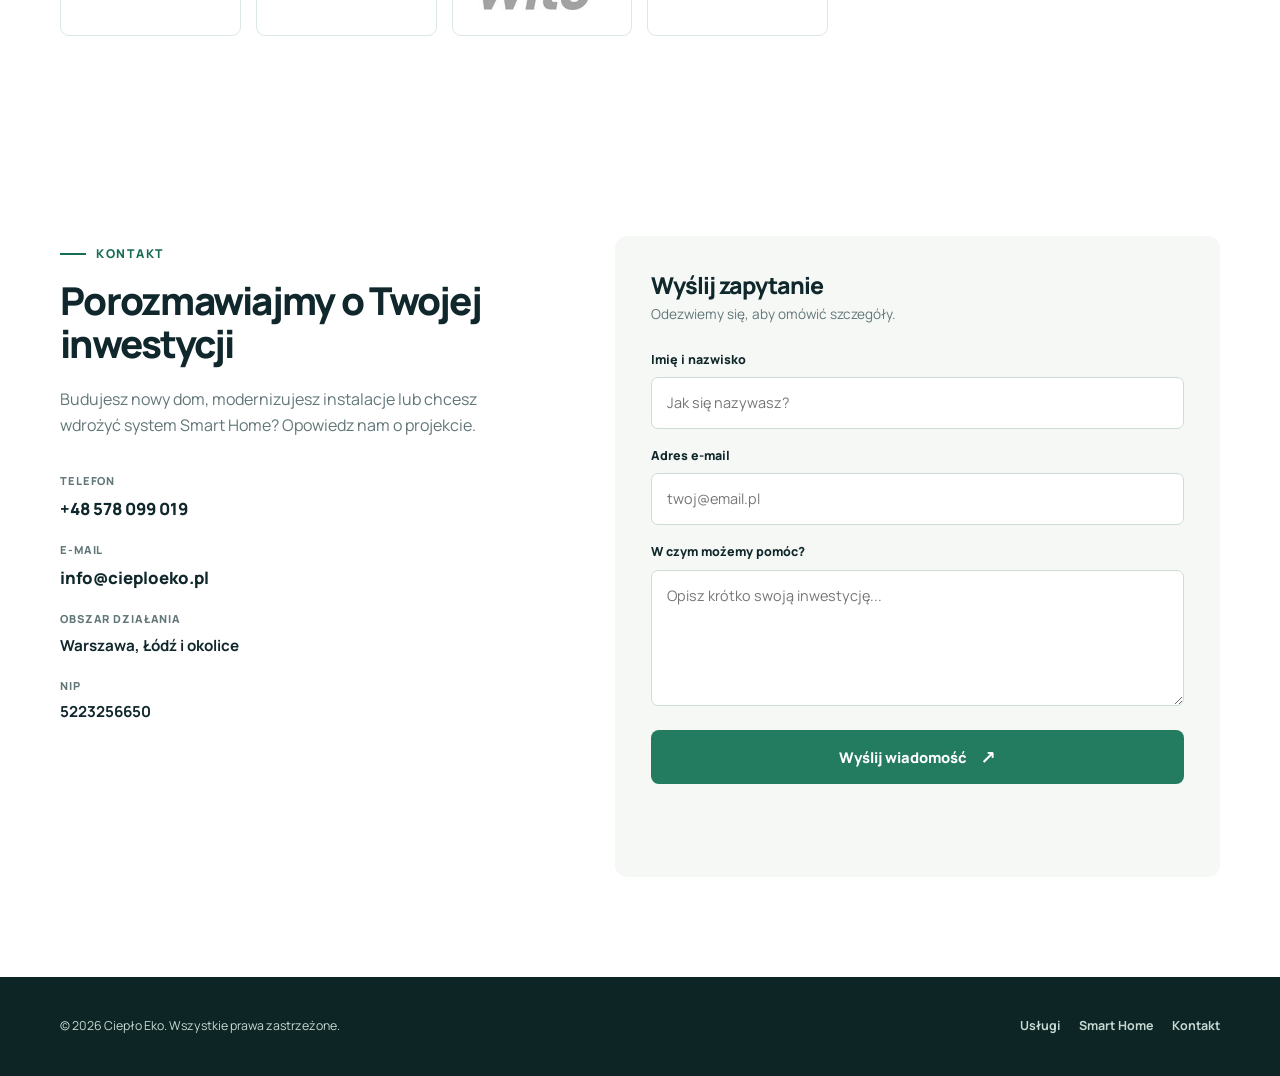
==== commit 322aaf82: "Use consistent monochrome SVG service icons on iOS and desktop" ====
--- a/index.html
+++ b/index.html
@@ -90,7 +90,8 @@
     .service-card { position:relative; padding:29px 28px 32px; min-height:245px; background:#fff; border:1px solid var(--stroke); border-radius:11px; transition:box-shadow .2s,transform .2s,border-color .2s; }
     .service-card:hover { transform:translateY(-4px); box-shadow:var(--shadow); border-color:#a3cbb7; }
     .service-top { display:flex; justify-content:space-between; align-items:center; margin-bottom:25px; }
-    .service-symbol { width:49px; height:49px; border-radius:12px; background:#e9f5ed; color:var(--forest); display:grid; place-items:center; font-size:1.55rem; font-weight:800; }
+    .service-symbol { width:49px; height:49px; border-radius:12px; background:#e9f5ed; color:var(--forest); display:grid; place-items:center; flex:none; }
+    .service-symbol svg { display:block; width:26px; height:26px; fill:none; stroke:currentColor; }
     .service-index { color:#9aaea7; font-size:.78rem; font-weight:800; letter-spacing:.13em; }
     .service-card h3 { margin-bottom:11px; }
     .service-card p { font-size:.87rem; line-height:1.7; color:var(--muted); margin-bottom:0; }
@@ -350,12 +351,12 @@
           <p>Od ogrzewania i wentylacji po instalacje elektryczne i inteligentną automatykę — dobieramy rozwiązania do budynku oraz potrzeb jego użytkowników.</p>
         </div>
         <div class="services-grid">
-          <article class="service-card"><div class="service-top"><span class="service-symbol" aria-hidden="true">♨</span><span class="service-index">01</span></div><h3>Ogrzewanie i pompy ciepła</h3><p>Kotłownie, pompy ciepła, ogrzewanie podłogowe, instalacje grzejnikowe i sterowanie temperaturą.</p></article>
-          <article class="service-card"><div class="service-top"><span class="service-symbol" aria-hidden="true">❄</span><span class="service-index">02</span></div><h3>Klimatyzacja i chłodzenie</h3><p>Dobór, projekt i montaż systemów klimatyzacji split, multisplit oraz rozwiązań dla większych obiektów.</p></article>
-          <article class="service-card"><div class="service-top"><span class="service-symbol" aria-hidden="true">≋</span><span class="service-index">03</span></div><h3>Wentylacja i rekuperacja</h3><p>Instalacje wentylacji mechanicznej, odzysk ciepła, odpowiednia wymiana powietrza i komfort akustyczny.</p></article>
-          <article class="service-card"><div class="service-top"><span class="service-symbol" aria-hidden="true">◉</span><span class="service-index">04</span></div><h3>Instalacje wodno-kanalizacyjne</h3><p>Instalacje wody ciepłej i zimnej, kanalizacja, dobór armatury technicznej oraz uzdatnianie wody.</p></article>
-          <article class="service-card"><div class="service-top"><span class="service-symbol" aria-hidden="true">ϟ</span><span class="service-index">05</span></div><h3>Instalacje elektryczne</h3><p>Instalacje zasilające, rozdzielnice elektryczne, obwody oświetlenia i przygotowanie infrastruktury pod automatykę.</p></article>
-          <article class="service-card featured"><div class="service-top"><span class="service-symbol" aria-hidden="true">⌂</span><span class="service-index">06</span></div><h3>Inteligentny dom — LOXONE</h3><p>Automatyka oświetlenia, ogrzewania, osłon okiennych i innych instalacji. Jedno zintegrowane środowisko sterowania.</p></article>
+          <article class="service-card"><div class="service-top"><span class="service-symbol" aria-hidden="true"><svg xmlns="http://www.w3.org/2000/svg" width="26" height="26" viewBox="0 0 24 24" fill="none" stroke="currentColor" stroke-width="1.8" stroke-linecap="round" stroke-linejoin="round" focusable="false"><path d="M12 22c4.4 0 7-2.8 7-6.2 0-2.4-1.3-4.1-3.9-6.9.1 2.9-1.5 4-1.5 4C12.5 8.3 10 6 8 2c0 5-3.5 7.2-4.8 11C1 17 5 22 12 22Z"/></svg></span><span class="service-index">01</span></div><h3>Ogrzewanie i pompy ciepła</h3><p>Kotłownie, pompy ciepła, ogrzewanie podłogowe, instalacje grzejnikowe i sterowanie temperaturą.</p></article>
+          <article class="service-card"><div class="service-top"><span class="service-symbol" aria-hidden="true"><svg xmlns="http://www.w3.org/2000/svg" width="26" height="26" viewBox="0 0 24 24" fill="none" stroke="currentColor" stroke-width="1.8" stroke-linecap="round" stroke-linejoin="round" focusable="false"><path d="M12 2v20M2 12h20M4.93 4.93l14.14 14.14M19.07 4.93 4.93 19.07"/><path d="m10 4 2 2 2-2m-4 16 2-2 2 2M4 10l2 2-2 2m16-4-2 2 2 2"/></svg></span><span class="service-index">02</span></div><h3>Klimatyzacja i chłodzenie</h3><p>Dobór, projekt i montaż systemów klimatyzacji split, multisplit oraz rozwiązań dla większych obiektów.</p></article>
+          <article class="service-card"><div class="service-top"><span class="service-symbol" aria-hidden="true"><svg xmlns="http://www.w3.org/2000/svg" width="26" height="26" viewBox="0 0 24 24" fill="none" stroke="currentColor" stroke-width="1.8" stroke-linecap="round" stroke-linejoin="round" focusable="false"><path d="M3 8h11a3 3 0 1 0-3-3M2 12h17a3 3 0 1 1-3 3M4 16h7a3 3 0 1 1-3 3"/></svg></span><span class="service-index">03</span></div><h3>Wentylacja i rekuperacja</h3><p>Instalacje wentylacji mechanicznej, odzysk ciepła, odpowiednia wymiana powietrza i komfort akustyczny.</p></article>
+          <article class="service-card"><div class="service-top"><span class="service-symbol" aria-hidden="true"><svg xmlns="http://www.w3.org/2000/svg" width="26" height="26" viewBox="0 0 24 24" fill="none" stroke="currentColor" stroke-width="1.8" stroke-linecap="round" stroke-linejoin="round" focusable="false"><path d="M12 22a8 8 0 0 0 8-8c0-4-8-12-8-12S4 10 4 14a8 8 0 0 0 8 8Z"/><path d="M8 15a4 4 0 0 0 4 4"/></svg></span><span class="service-index">04</span></div><h3>Instalacje wodno-kanalizacyjne</h3><p>Instalacje wody ciepłej i zimnej, kanalizacja, dobór armatury technicznej oraz uzdatnianie wody.</p></article>
+          <article class="service-card"><div class="service-top"><span class="service-symbol" aria-hidden="true"><svg xmlns="http://www.w3.org/2000/svg" width="26" height="26" viewBox="0 0 24 24" fill="none" stroke="currentColor" stroke-width="1.8" stroke-linecap="round" stroke-linejoin="round" focusable="false"><path d="m13 2-9 12h7l-1 8 10-12h-7V2Z"/></svg></span><span class="service-index">05</span></div><h3>Instalacje elektryczne</h3><p>Instalacje zasilające, rozdzielnice elektryczne, obwody oświetlenia i przygotowanie infrastruktury pod automatykę.</p></article>
+          <article class="service-card featured"><div class="service-top"><span class="service-symbol" aria-hidden="true"><svg xmlns="http://www.w3.org/2000/svg" width="26" height="26" viewBox="0 0 24 24" fill="none" stroke="currentColor" stroke-width="1.8" stroke-linecap="round" stroke-linejoin="round" focusable="false"><path d="m3 10 9-7 9 7v10a1 1 0 0 1-1 1H4a1 1 0 0 1-1-1V10Z"/><path d="M8 16a6 6 0 0 1 8 0M10 18a3 3 0 0 1 4 0"/><path d="M12 20h.01"/></svg></span><span class="service-index">06</span></div><h3>Inteligentny dom — LOXONE</h3><p>Automatyka oświetlenia, ogrzewania, osłon okiennych i innych instalacji. Jedno zintegrowane środowisko sterowania.</p></article>
         </div>
       </div>
     </section>
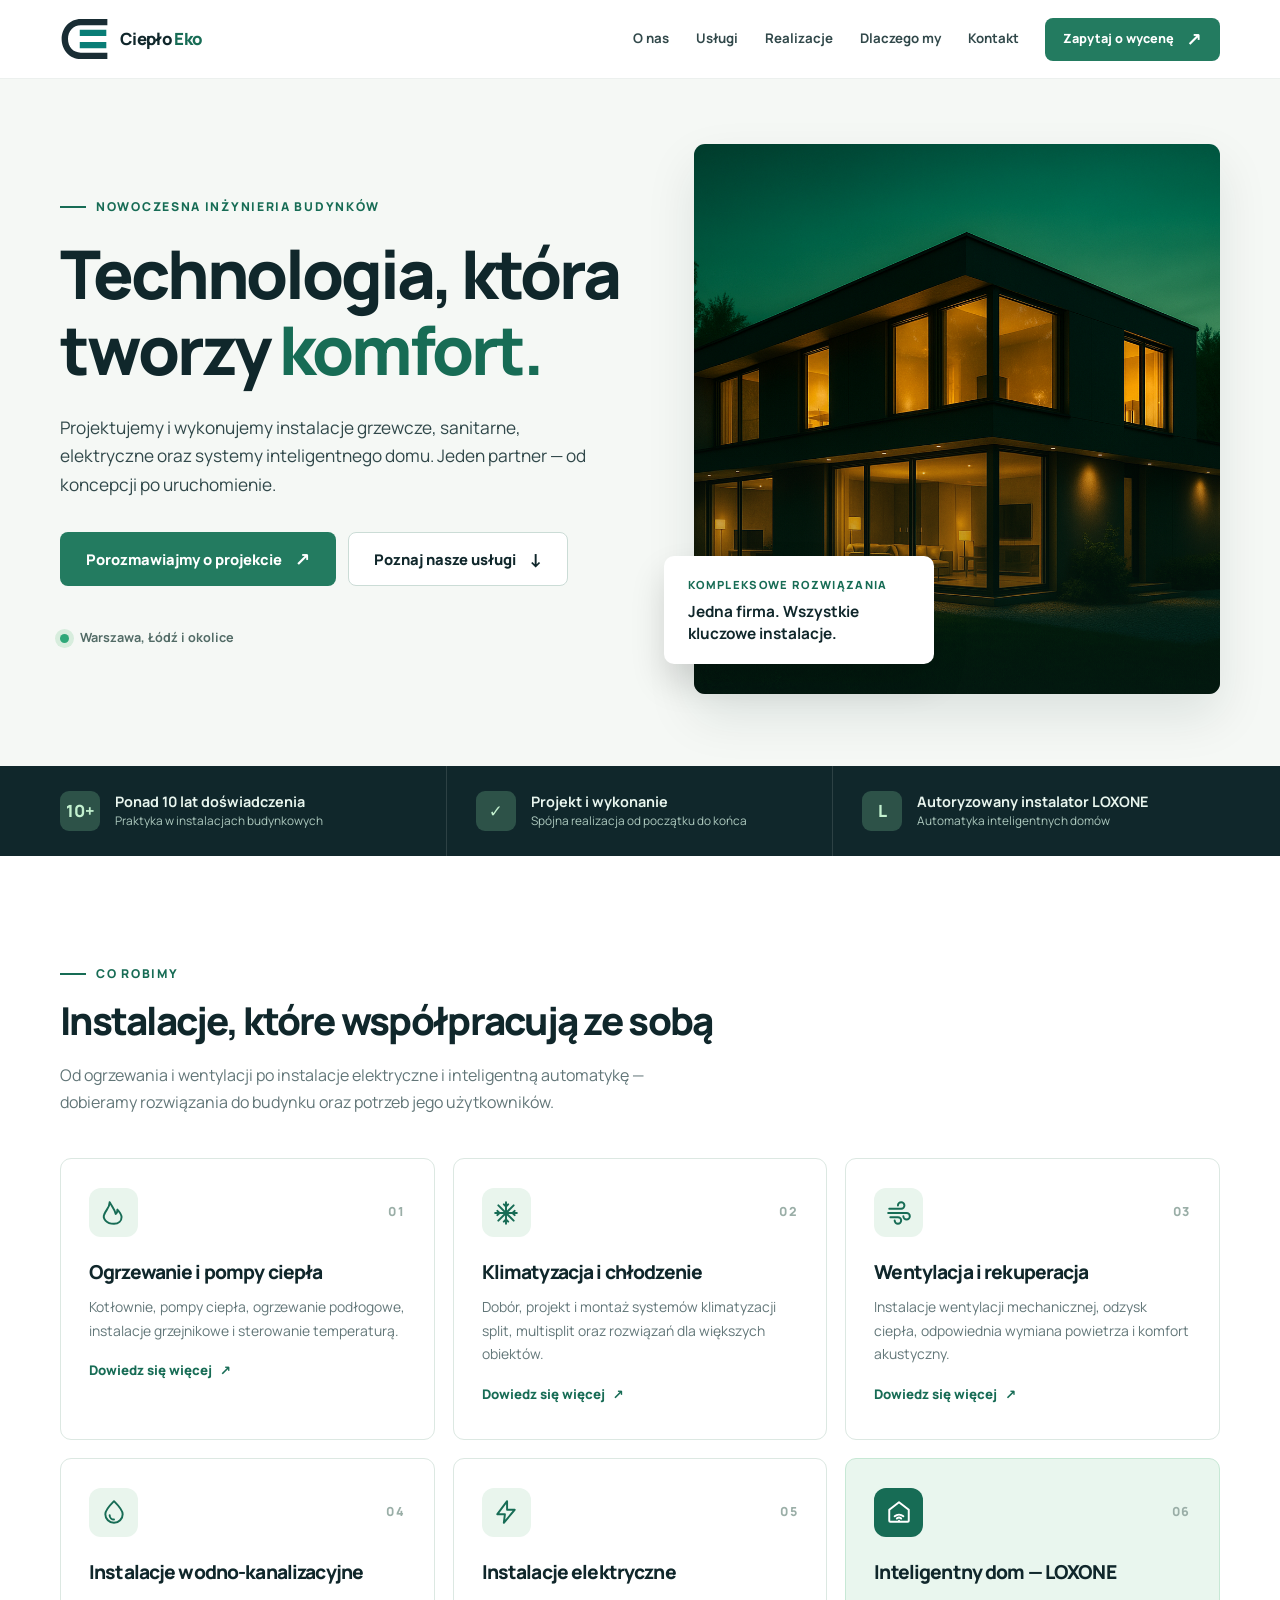
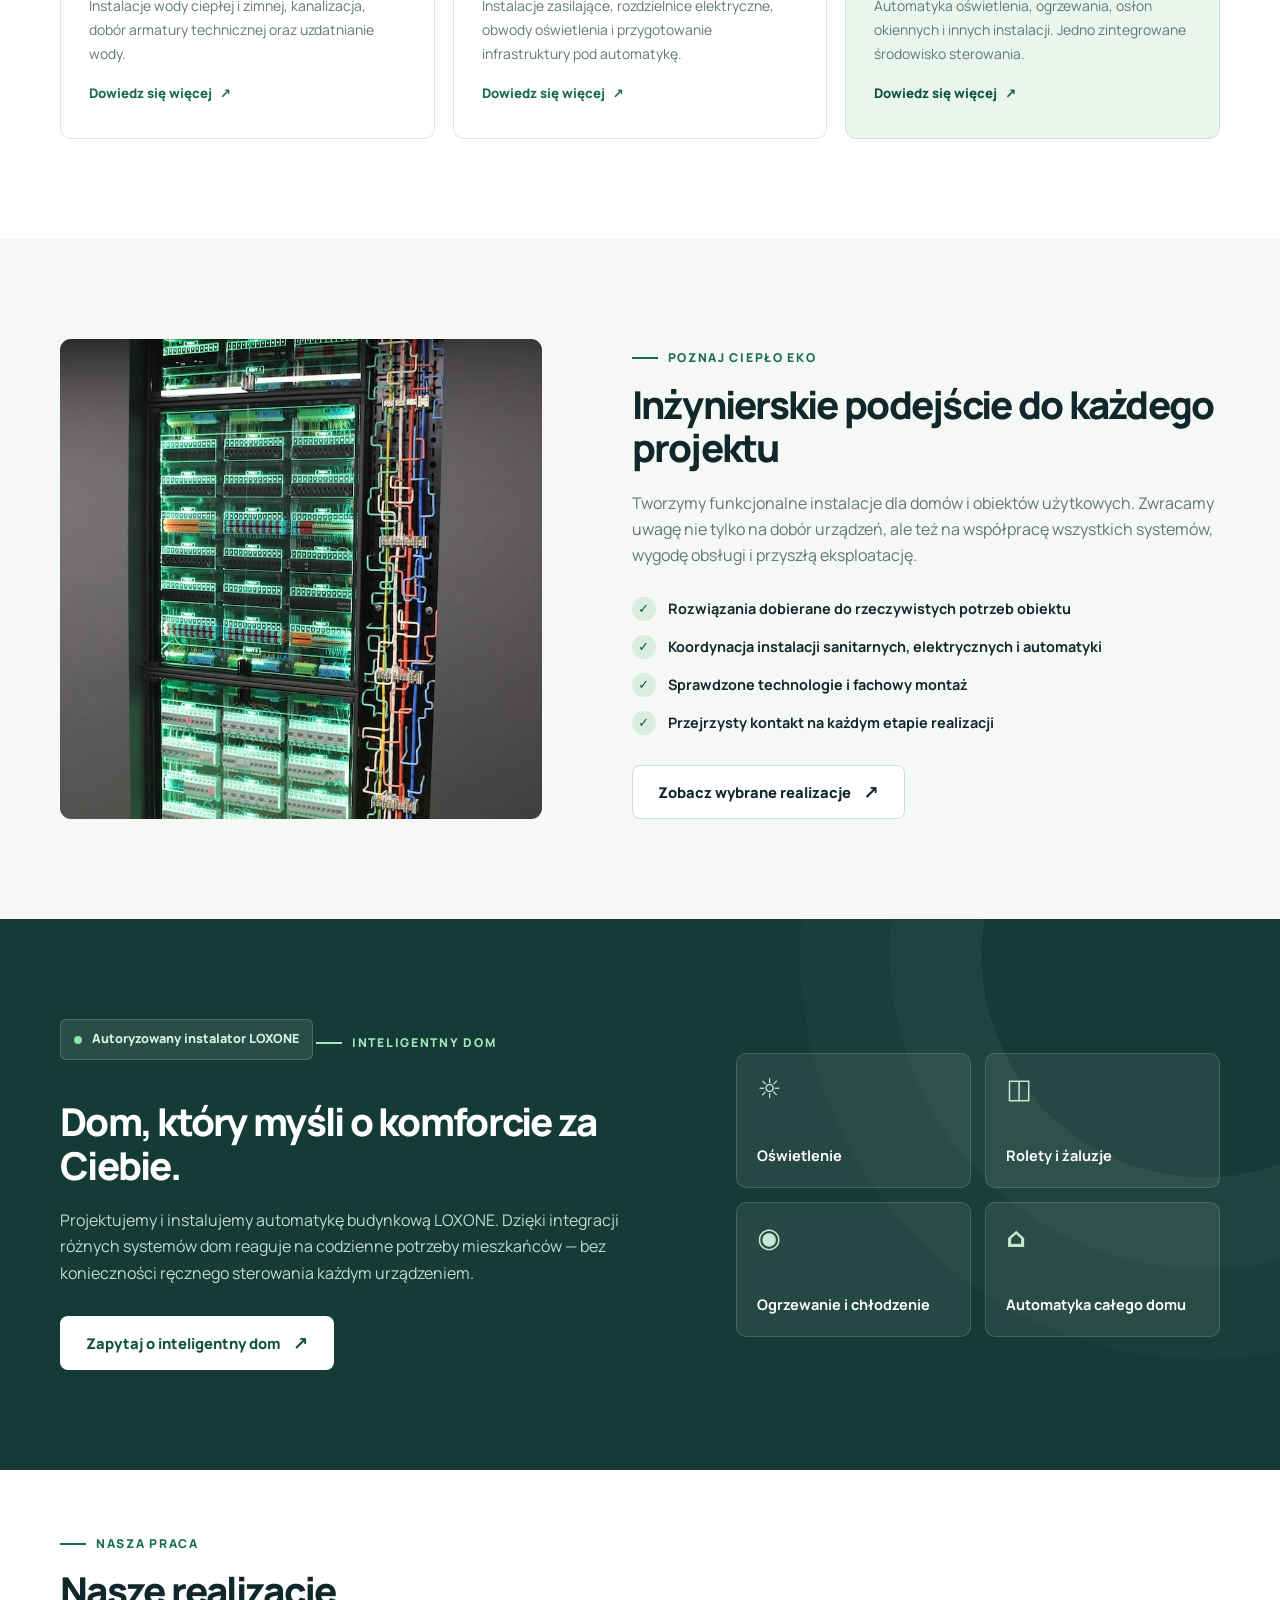
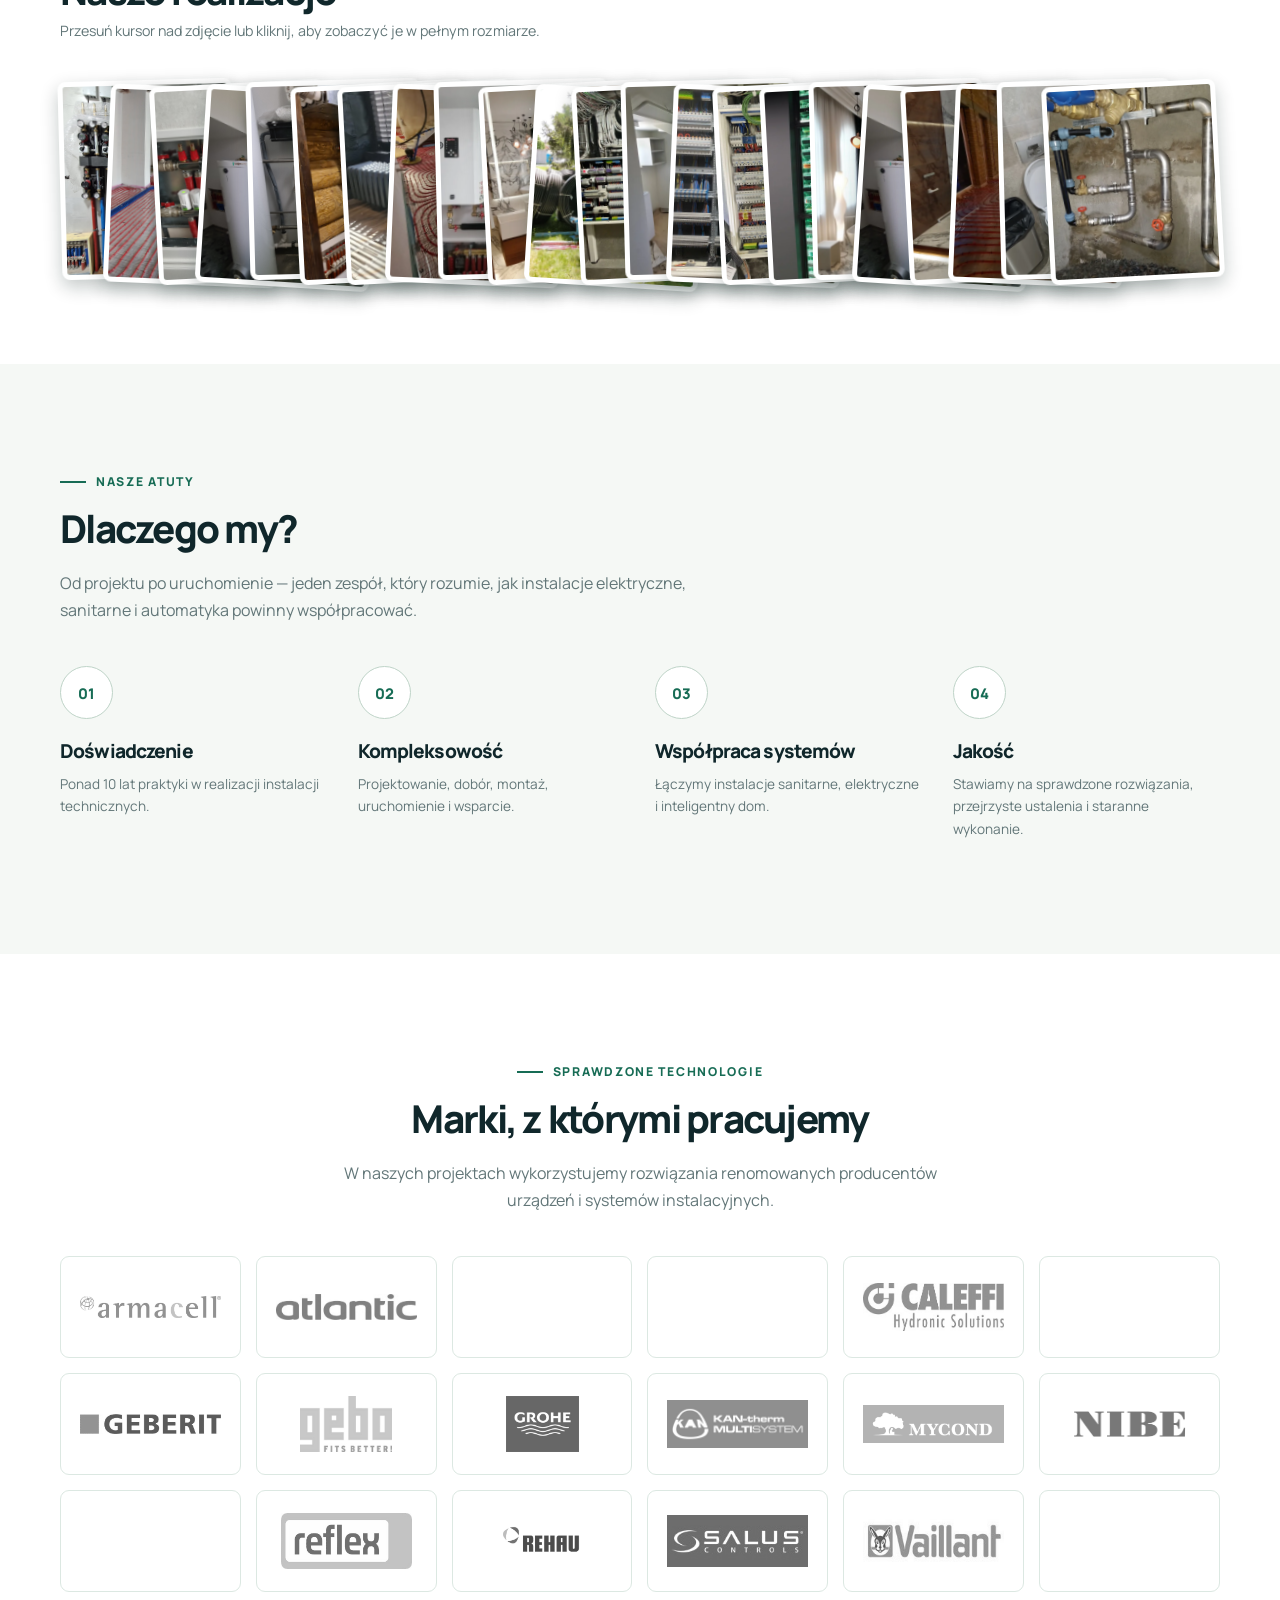
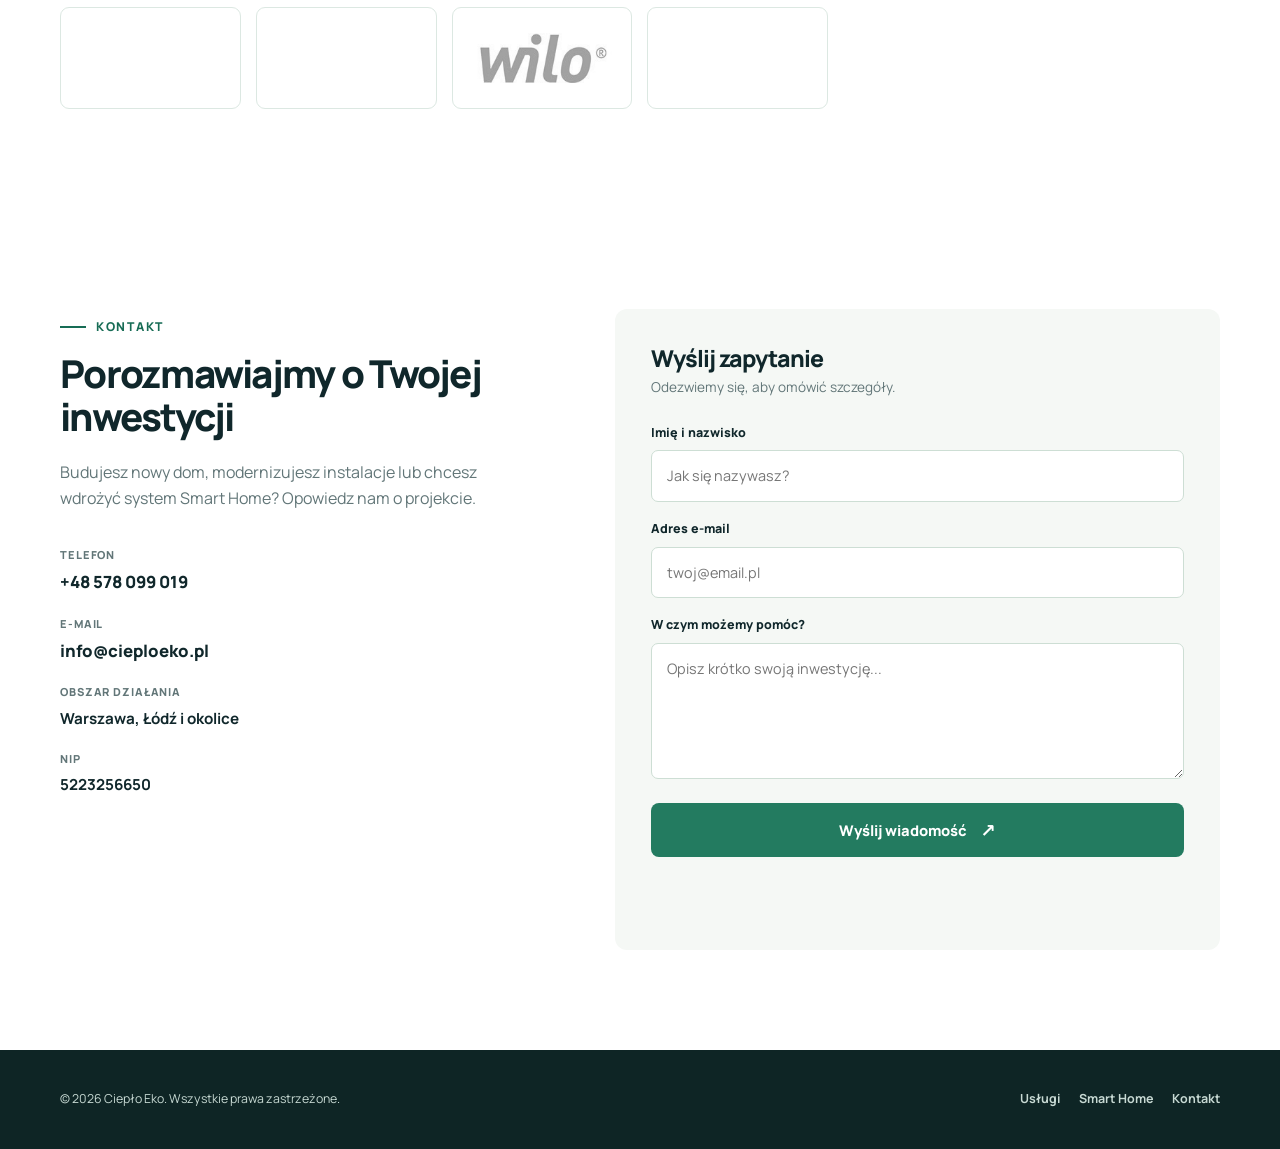
==== commit 8ec5b0ca: "Add six SEO service landing pages for private homeowners" ====
--- a/index.html
+++ b/index.html
@@ -95,6 +95,9 @@
     .service-index { color:#9aaea7; font-size:.78rem; font-weight:800; letter-spacing:.13em; }
     .service-card h3 { margin-bottom:11px; }
     .service-card p { font-size:.87rem; line-height:1.7; color:var(--muted); margin-bottom:0; }
+    .service-link { display:inline-flex; align-items:center; gap:8px; margin-top:18px; font-size:.83rem; color:var(--forest); font-weight:800; border-bottom:1px solid transparent; }
+    .service-link:hover { border-bottom-color:currentColor; }
+    .service-card.featured .service-link { color:var(--forest-dark); }
     .service-card.featured { background:#e9f6ee; border-color:#c7e8d5; }
     .service-card.featured .service-symbol { background:var(--forest); color:white; }
     .about { background:var(--paper); }
@@ -351,12 +354,12 @@
           <p>Od ogrzewania i wentylacji po instalacje elektryczne i inteligentną automatykę — dobieramy rozwiązania do budynku oraz potrzeb jego użytkowników.</p>
         </div>
         <div class="services-grid">
-          <article class="service-card"><div class="service-top"><span class="service-symbol" aria-hidden="true"><svg xmlns="http://www.w3.org/2000/svg" width="26" height="26" viewBox="0 0 24 24" fill="none" stroke="currentColor" stroke-width="1.8" stroke-linecap="round" stroke-linejoin="round" focusable="false"><path d="M12 22c4.4 0 7-2.8 7-6.2 0-2.4-1.3-4.1-3.9-6.9.1 2.9-1.5 4-1.5 4C12.5 8.3 10 6 8 2c0 5-3.5 7.2-4.8 11C1 17 5 22 12 22Z"/></svg></span><span class="service-index">01</span></div><h3>Ogrzewanie i pompy ciepła</h3><p>Kotłownie, pompy ciepła, ogrzewanie podłogowe, instalacje grzejnikowe i sterowanie temperaturą.</p></article>
-          <article class="service-card"><div class="service-top"><span class="service-symbol" aria-hidden="true"><svg xmlns="http://www.w3.org/2000/svg" width="26" height="26" viewBox="0 0 24 24" fill="none" stroke="currentColor" stroke-width="1.8" stroke-linecap="round" stroke-linejoin="round" focusable="false"><path d="M12 2v20M2 12h20M4.93 4.93l14.14 14.14M19.07 4.93 4.93 19.07"/><path d="m10 4 2 2 2-2m-4 16 2-2 2 2M4 10l2 2-2 2m16-4-2 2 2 2"/></svg></span><span class="service-index">02</span></div><h3>Klimatyzacja i chłodzenie</h3><p>Dobór, projekt i montaż systemów klimatyzacji split, multisplit oraz rozwiązań dla większych obiektów.</p></article>
-          <article class="service-card"><div class="service-top"><span class="service-symbol" aria-hidden="true"><svg xmlns="http://www.w3.org/2000/svg" width="26" height="26" viewBox="0 0 24 24" fill="none" stroke="currentColor" stroke-width="1.8" stroke-linecap="round" stroke-linejoin="round" focusable="false"><path d="M3 8h11a3 3 0 1 0-3-3M2 12h17a3 3 0 1 1-3 3M4 16h7a3 3 0 1 1-3 3"/></svg></span><span class="service-index">03</span></div><h3>Wentylacja i rekuperacja</h3><p>Instalacje wentylacji mechanicznej, odzysk ciepła, odpowiednia wymiana powietrza i komfort akustyczny.</p></article>
-          <article class="service-card"><div class="service-top"><span class="service-symbol" aria-hidden="true"><svg xmlns="http://www.w3.org/2000/svg" width="26" height="26" viewBox="0 0 24 24" fill="none" stroke="currentColor" stroke-width="1.8" stroke-linecap="round" stroke-linejoin="round" focusable="false"><path d="M12 22a8 8 0 0 0 8-8c0-4-8-12-8-12S4 10 4 14a8 8 0 0 0 8 8Z"/><path d="M8 15a4 4 0 0 0 4 4"/></svg></span><span class="service-index">04</span></div><h3>Instalacje wodno-kanalizacyjne</h3><p>Instalacje wody ciepłej i zimnej, kanalizacja, dobór armatury technicznej oraz uzdatnianie wody.</p></article>
-          <article class="service-card"><div class="service-top"><span class="service-symbol" aria-hidden="true"><svg xmlns="http://www.w3.org/2000/svg" width="26" height="26" viewBox="0 0 24 24" fill="none" stroke="currentColor" stroke-width="1.8" stroke-linecap="round" stroke-linejoin="round" focusable="false"><path d="m13 2-9 12h7l-1 8 10-12h-7V2Z"/></svg></span><span class="service-index">05</span></div><h3>Instalacje elektryczne</h3><p>Instalacje zasilające, rozdzielnice elektryczne, obwody oświetlenia i przygotowanie infrastruktury pod automatykę.</p></article>
-          <article class="service-card featured"><div class="service-top"><span class="service-symbol" aria-hidden="true"><svg xmlns="http://www.w3.org/2000/svg" width="26" height="26" viewBox="0 0 24 24" fill="none" stroke="currentColor" stroke-width="1.8" stroke-linecap="round" stroke-linejoin="round" focusable="false"><path d="m3 10 9-7 9 7v10a1 1 0 0 1-1 1H4a1 1 0 0 1-1-1V10Z"/><path d="M8 16a6 6 0 0 1 8 0M10 18a3 3 0 0 1 4 0"/><path d="M12 20h.01"/></svg></span><span class="service-index">06</span></div><h3>Inteligentny dom — LOXONE</h3><p>Automatyka oświetlenia, ogrzewania, osłon okiennych i innych instalacji. Jedno zintegrowane środowisko sterowania.</p></article>
+          <article class="service-card"><div class="service-top"><span class="service-symbol" aria-hidden="true"><svg xmlns="http://www.w3.org/2000/svg" width="26" height="26" viewBox="0 0 24 24" fill="none" stroke="currentColor" stroke-width="1.8" stroke-linecap="round" stroke-linejoin="round" focusable="false"><path d="M12 22c4.4 0 7-2.8 7-6.2 0-2.4-1.3-4.1-3.9-6.9.1 2.9-1.5 4-1.5 4C12.5 8.3 10 6 8 2c0 5-3.5 7.2-4.8 11C1 17 5 22 12 22Z"/></svg></span><span class="service-index">01</span></div><h3>Ogrzewanie i pompy ciepła</h3><p>Kotłownie, pompy ciepła, ogrzewanie podłogowe, instalacje grzejnikowe i sterowanie temperaturą.</p><a class="service-link" href="pompy-ciepla-i-ogrzewanie/">Dowiedz się więcej <span aria-hidden="true">↗</span></a></article>
+          <article class="service-card"><div class="service-top"><span class="service-symbol" aria-hidden="true"><svg xmlns="http://www.w3.org/2000/svg" width="26" height="26" viewBox="0 0 24 24" fill="none" stroke="currentColor" stroke-width="1.8" stroke-linecap="round" stroke-linejoin="round" focusable="false"><path d="M12 2v20M2 12h20M4.93 4.93l14.14 14.14M19.07 4.93 4.93 19.07"/><path d="m10 4 2 2 2-2m-4 16 2-2 2 2M4 10l2 2-2 2m16-4-2 2 2 2"/></svg></span><span class="service-index">02</span></div><h3>Klimatyzacja i chłodzenie</h3><p>Dobór, projekt i montaż systemów klimatyzacji split, multisplit oraz rozwiązań dla większych obiektów.</p><a class="service-link" href="klimatyzacja/">Dowiedz się więcej <span aria-hidden="true">↗</span></a></article>
+          <article class="service-card"><div class="service-top"><span class="service-symbol" aria-hidden="true"><svg xmlns="http://www.w3.org/2000/svg" width="26" height="26" viewBox="0 0 24 24" fill="none" stroke="currentColor" stroke-width="1.8" stroke-linecap="round" stroke-linejoin="round" focusable="false"><path d="M3 8h11a3 3 0 1 0-3-3M2 12h17a3 3 0 1 1-3 3M4 16h7a3 3 0 1 1-3 3"/></svg></span><span class="service-index">03</span></div><h3>Wentylacja i rekuperacja</h3><p>Instalacje wentylacji mechanicznej, odzysk ciepła, odpowiednia wymiana powietrza i komfort akustyczny.</p><a class="service-link" href="wentylacja-i-rekuperacja/">Dowiedz się więcej <span aria-hidden="true">↗</span></a></article>
+          <article class="service-card"><div class="service-top"><span class="service-symbol" aria-hidden="true"><svg xmlns="http://www.w3.org/2000/svg" width="26" height="26" viewBox="0 0 24 24" fill="none" stroke="currentColor" stroke-width="1.8" stroke-linecap="round" stroke-linejoin="round" focusable="false"><path d="M12 22a8 8 0 0 0 8-8c0-4-8-12-8-12S4 10 4 14a8 8 0 0 0 8 8Z"/><path d="M8 15a4 4 0 0 0 4 4"/></svg></span><span class="service-index">04</span></div><h3>Instalacje wodno-kanalizacyjne</h3><p>Instalacje wody ciepłej i zimnej, kanalizacja, dobór armatury technicznej oraz uzdatnianie wody.</p><a class="service-link" href="instalacje-wodno-kanalizacyjne/">Dowiedz się więcej <span aria-hidden="true">↗</span></a></article>
+          <article class="service-card"><div class="service-top"><span class="service-symbol" aria-hidden="true"><svg xmlns="http://www.w3.org/2000/svg" width="26" height="26" viewBox="0 0 24 24" fill="none" stroke="currentColor" stroke-width="1.8" stroke-linecap="round" stroke-linejoin="round" focusable="false"><path d="m13 2-9 12h7l-1 8 10-12h-7V2Z"/></svg></span><span class="service-index">05</span></div><h3>Instalacje elektryczne</h3><p>Instalacje zasilające, rozdzielnice elektryczne, obwody oświetlenia i przygotowanie infrastruktury pod automatykę.</p><a class="service-link" href="instalacje-elektryczne/">Dowiedz się więcej <span aria-hidden="true">↗</span></a></article>
+          <article class="service-card featured"><div class="service-top"><span class="service-symbol" aria-hidden="true"><svg xmlns="http://www.w3.org/2000/svg" width="26" height="26" viewBox="0 0 24 24" fill="none" stroke="currentColor" stroke-width="1.8" stroke-linecap="round" stroke-linejoin="round" focusable="false"><path d="m3 10 9-7 9 7v10a1 1 0 0 1-1 1H4a1 1 0 0 1-1-1V10Z"/><path d="M8 16a6 6 0 0 1 8 0M10 18a3 3 0 0 1 4 0"/><path d="M12 20h.01"/></svg></span><span class="service-index">06</span></div><h3>Inteligentny dom — LOXONE</h3><p>Automatyka oświetlenia, ogrzewania, osłon okiennych i innych instalacji. Jedno zintegrowane środowisko sterowania.</p><a class="service-link" href="inteligentny-dom-loxone/">Dowiedz się więcej <span aria-hidden="true">↗</span></a></article>
         </div>
       </div>
     </section>
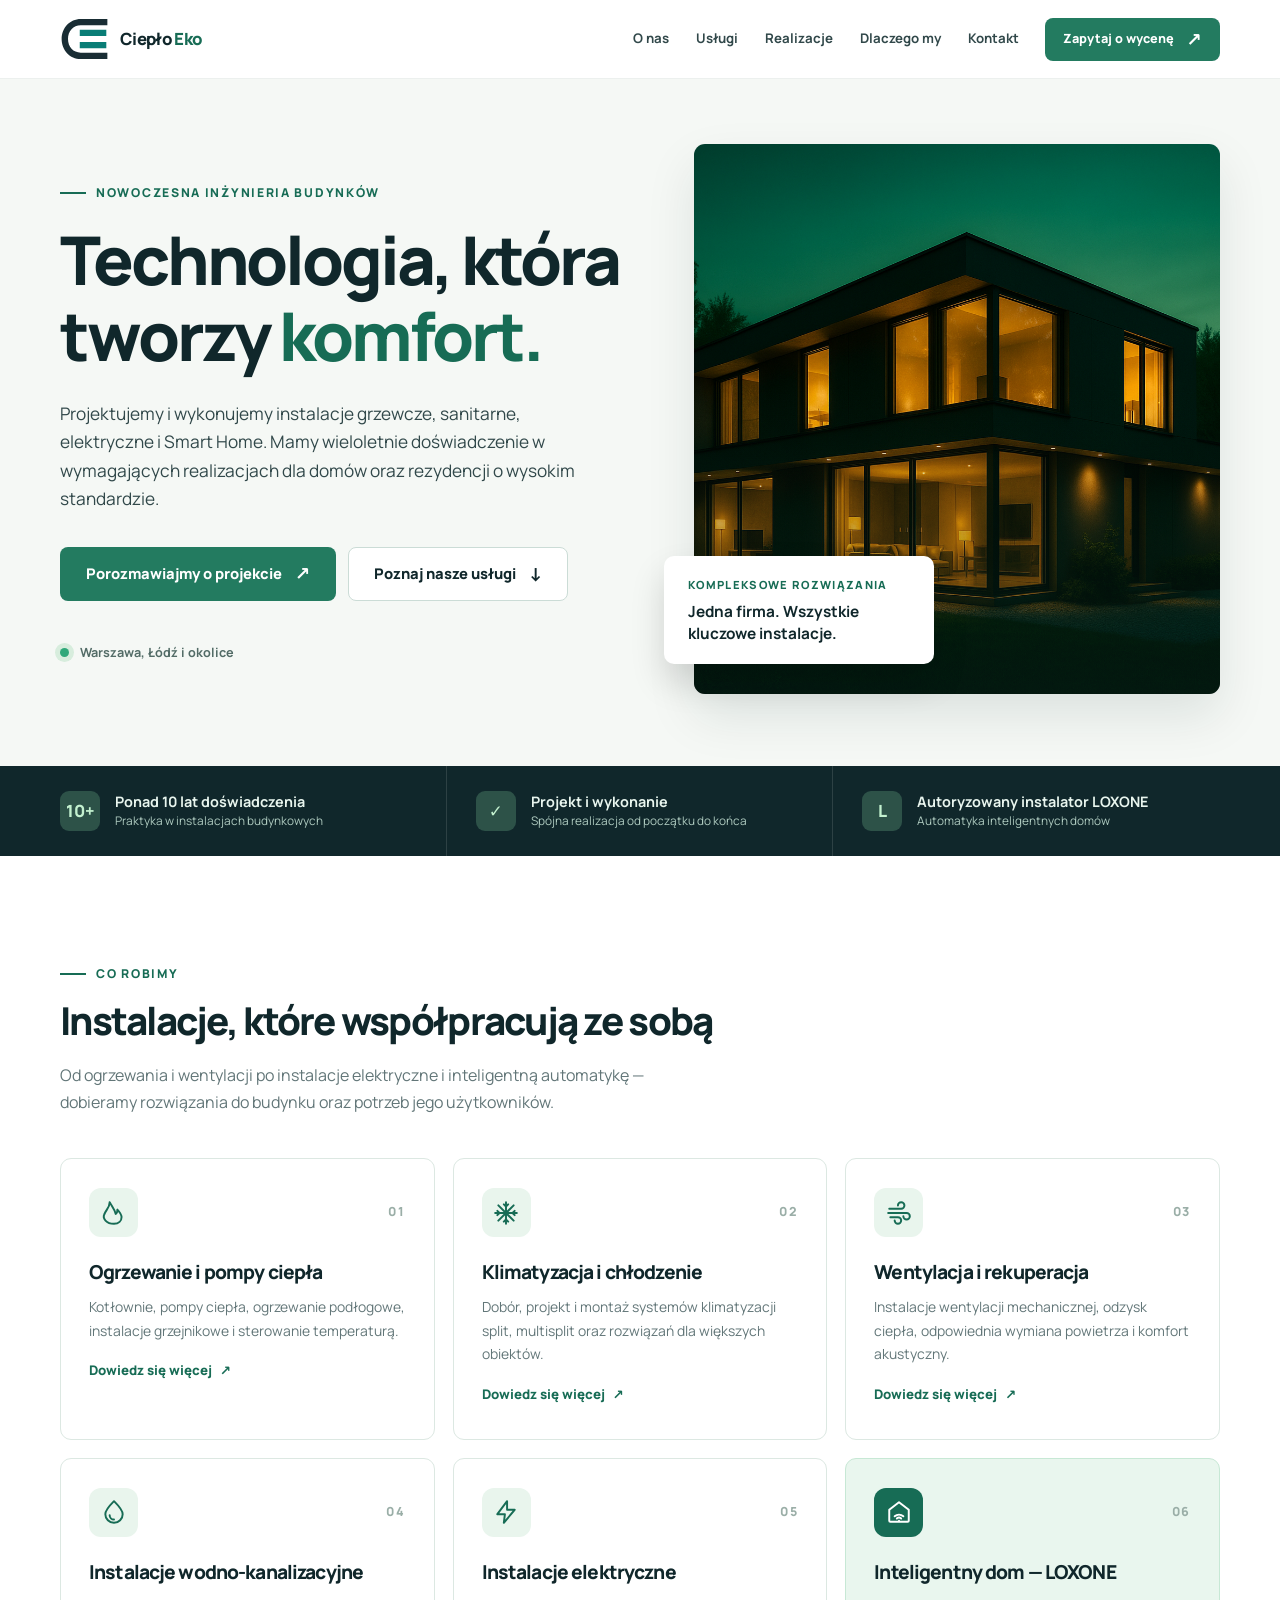
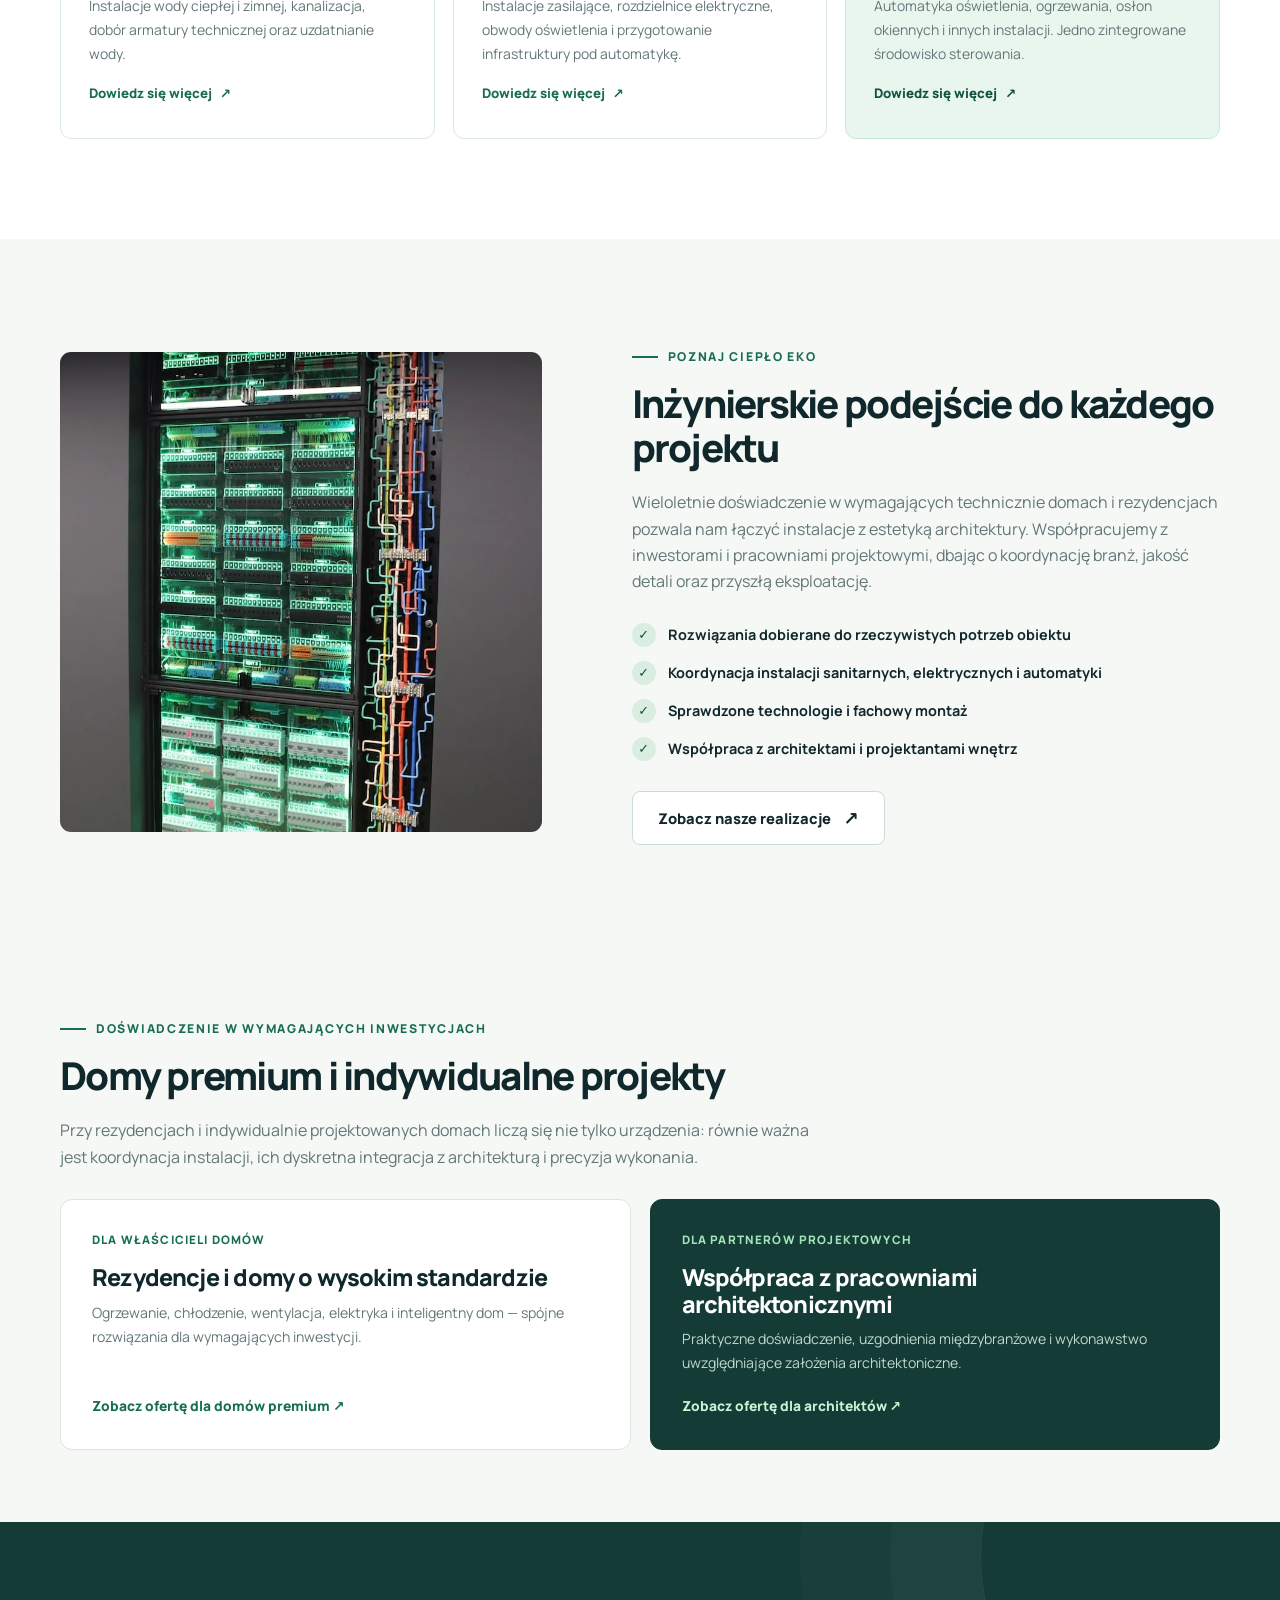
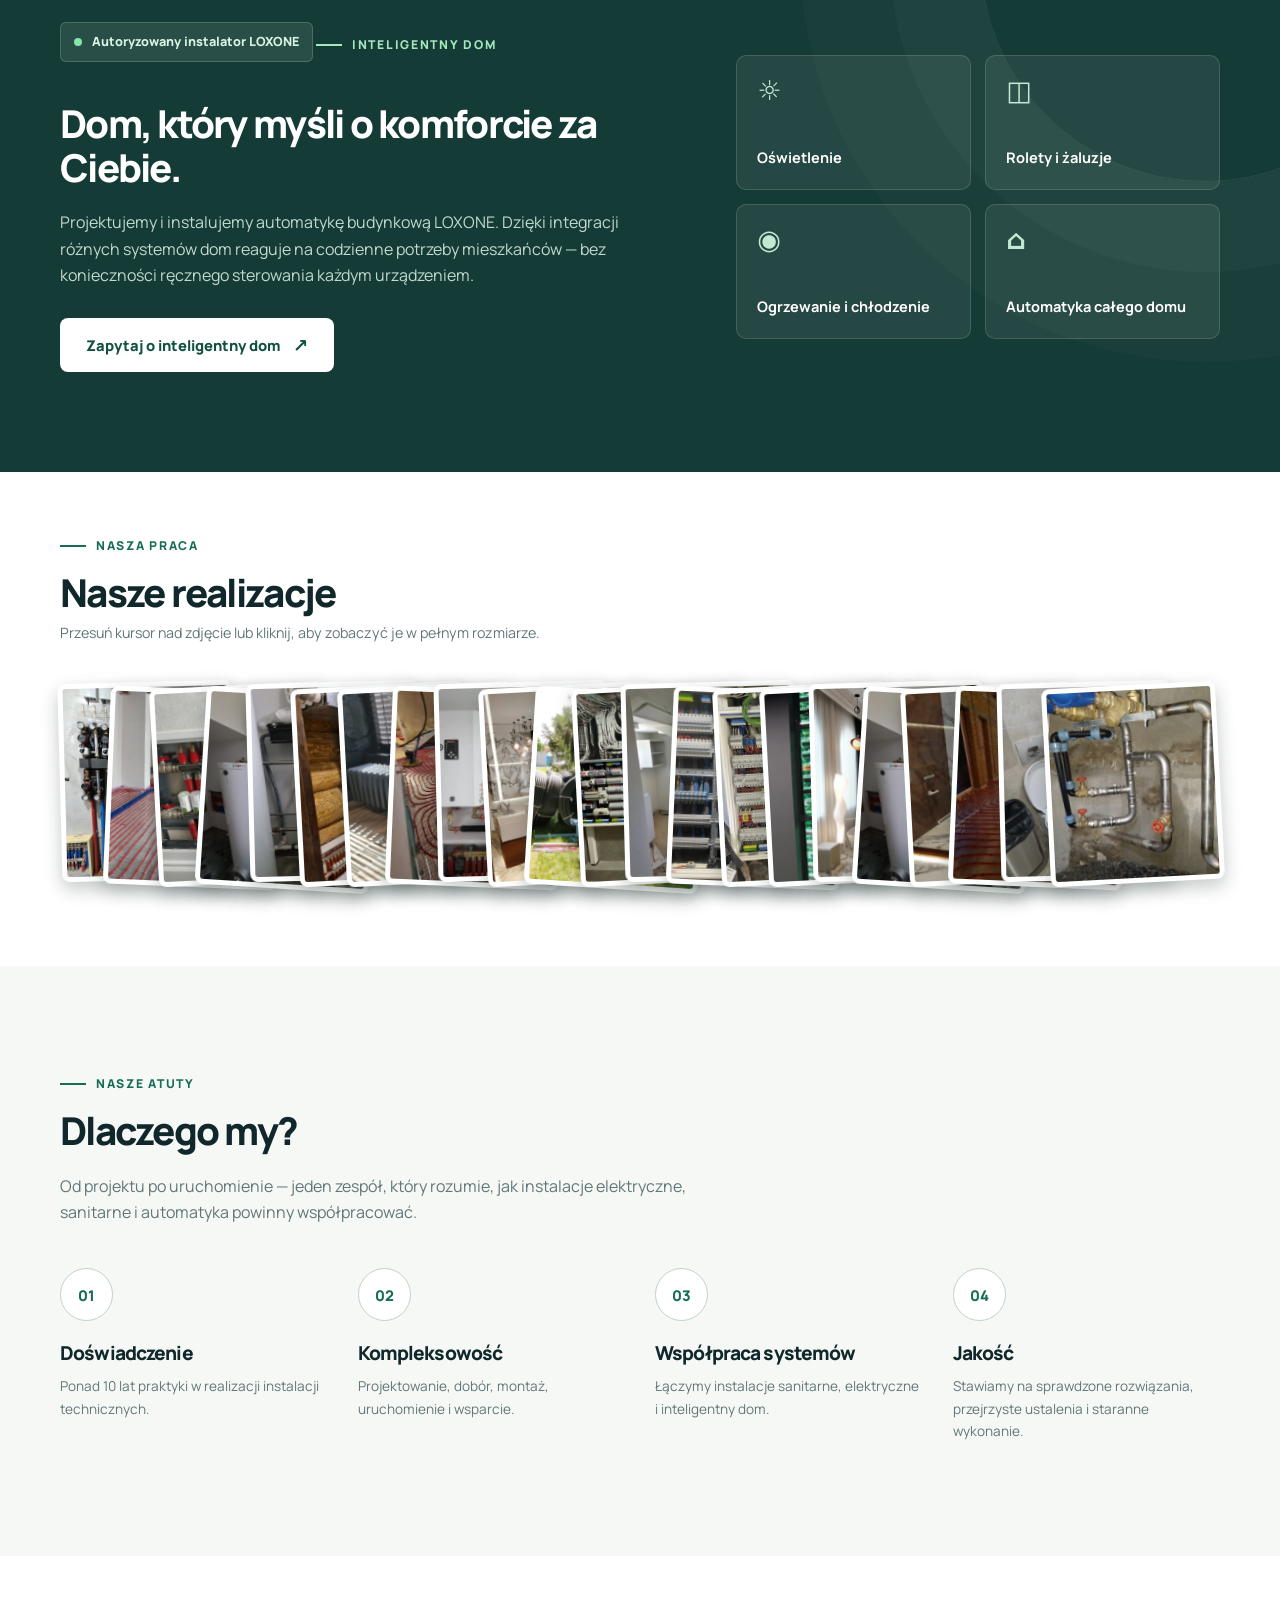
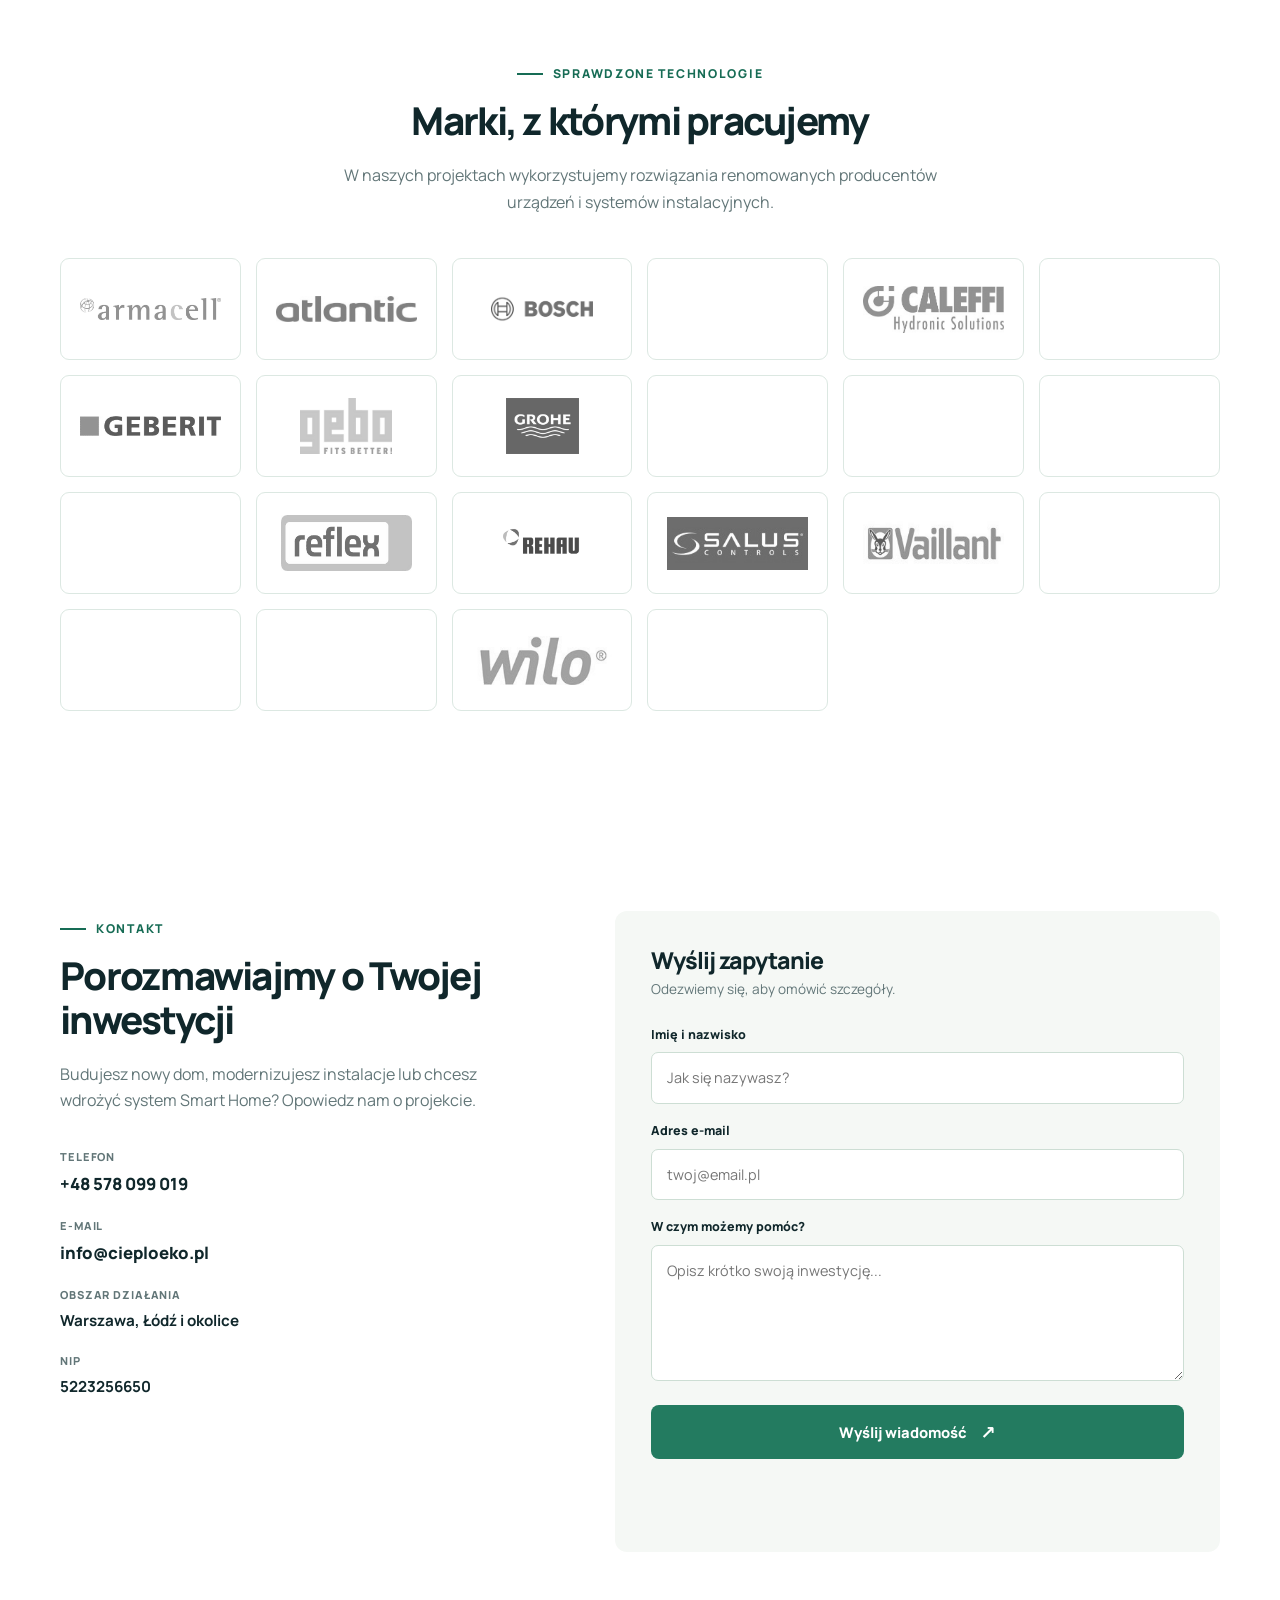
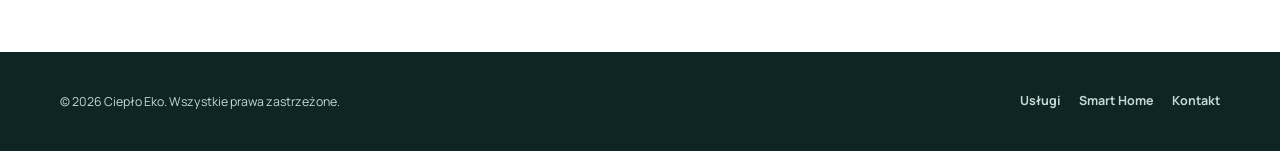
==== commit de3503a4: "Highlight experience in premium residences and add architect partnership section" ====
--- a/index.html
+++ b/index.html
@@ -292,6 +292,22 @@
     .gallery-lightbox p { text-align:center; margin:12px 0; font-size:.9rem; }
     @media(max-width:830px) { .brand-grid { grid-template-columns:repeat(4,minmax(0,1fr)); } }
     @media(max-width:560px) { .brand-grid { grid-template-columns:repeat(2,minmax(0,1fr)); } .gallery-lightbox { padding:12px; } .lightbox-image-wrap { gap:3px; } .lightbox-image-wrap img { max-width:calc(100vw - 112px); max-height:calc(100vh - 140px); } .lightbox-image-wrap button { width:40px; height:40px; flex:none; } } 
+
+    .premium-audience { padding:66px 0 72px; background:var(--paper); }
+    .premium-audience .section-heading { margin-bottom:29px; }
+    .premium-audience .section-heading p { max-width:770px; }
+    .premium-audience-grid { display:grid; grid-template-columns:repeat(2,minmax(0,1fr)); gap:19px; }
+    .premium-audience-card { display:flex; flex-direction:column; align-items:flex-start; min-height:246px; padding:31px; background:white; border:1px solid #d9e7df; border-radius:12px; }
+    .premium-audience-card.is-architect { background:#153b36; border-color:#153b36; color:#fff; }
+    .premium-audience-card small { color:var(--forest); text-transform:uppercase; letter-spacing:.1em; font-size:.73rem; font-weight:800; margin-bottom:14px; }
+    .premium-audience-card.is-architect small { color:#a2e5ba; }
+    .premium-audience-card h3 { font-size:1.46rem; letter-spacing:-.035em; margin:0 0 10px; }
+    .premium-audience-card p { font-size:.88rem; color:var(--muted); line-height:1.7; margin-bottom:20px; }
+    .premium-audience-card.is-architect p { color:#c0d9ce; }
+    .premium-audience-card a { margin-top:auto; font-weight:800; color:var(--forest); font-size:.86rem; }
+    .premium-audience-card.is-architect a { color:#c7f4d4; }
+    .premium-audience-card a:hover { text-decoration:underline; text-underline-offset:4px; }
+    @media(max-width:700px) { .premium-audience-grid { grid-template-columns:1fr; } .premium-audience { padding:55px 0; } .premium-audience-card { min-height:0; padding:26px 23px; } }
   </style>
   <script type="application/ld+json">
   {
@@ -324,7 +340,7 @@
         <div class="hero-copy">
           <div class="eyebrow">Nowoczesna inżynieria budynków</div>
           <h1>Technologia, która tworzy <em>komfort.</em></h1>
-          <p>Projektujemy i wykonujemy instalacje grzewcze, sanitarne, elektryczne oraz systemy inteligentnego domu. Jeden partner — od koncepcji po uruchomienie.</p>
+          <p>Projektujemy i wykonujemy instalacje grzewcze, sanitarne, elektryczne i Smart Home. Mamy wieloletnie doświadczenie w wymagających realizacjach dla domów oraz rezydencji o wysokim standardzie.</p>
           <div class="hero-actions">
             <a class="button button-primary" href="#kontakt">Porozmawiajmy o projekcie <span class="arrow" aria-hidden="true">↗</span></a>
             <a class="button button-outline" href="#uslugi">Poznaj nasze usługi <span class="arrow" aria-hidden="true">↓</span></a>
@@ -370,18 +386,42 @@
         <div>
           <div class="eyebrow">Poznaj Ciepło Eko</div>
           <h2>Inżynierskie podejście do każdego projektu</h2>
-          <p>Tworzymy funkcjonalne instalacje dla domów i obiektów użytkowych. Zwracamy uwagę nie tylko na dobór urządzeń, ale też na współpracę wszystkich systemów, wygodę obsługi i przyszłą eksploatację.</p>
+          <p>Wieloletnie doświadczenie w wymagających technicznie domach i rezydencjach pozwala nam łączyć instalacje z estetyką architektury. Współpracujemy z inwestorami i pracowniami projektowymi, dbając o koordynację branż, jakość detali oraz przyszłą eksploatację.</p>
           <ul class="tick-list">
             <li>Rozwiązania dobierane do rzeczywistych potrzeb obiektu</li>
             <li>Koordynacja instalacji sanitarnych, elektrycznych i automatyki</li>
             <li>Sprawdzone technologie i fachowy montaż</li>
-            <li>Przejrzysty kontakt na każdym etapie realizacji</li>
+            <li>Współpraca z architektami i projektantami wnętrz</li>
           </ul>
-          <a class="button button-outline" href="#realizacje">Zobacz wybrane realizacje <span class="arrow" aria-hidden="true">↗</span></a>
-        </div>
-      </div>
-    </section>
-
+          <a class="button button-outline" href="#realizacje">Zobacz nasze realizacje <span class="arrow" aria-hidden="true">↗</span></a>
+        </div>
+      </div>
+    </section>
+
+
+    <section class="premium-audience" id="domy-premium">
+      <div class="container">
+        <div class="section-heading">
+          <div class="eyebrow">Doświadczenie w wymagających inwestycjach</div>
+          <h2>Domy premium i indywidualne projekty</h2>
+          <p>Przy rezydencjach i indywidualnie projektowanych domach liczą się nie tylko urządzenia: równie ważna jest koordynacja instalacji, ich dyskretna integracja z architekturą i precyzja wykonania.</p>
+        </div>
+        <div class="premium-audience-grid">
+          <article class="premium-audience-card">
+            <small>Dla właścicieli domów</small>
+            <h3>Rezydencje i domy o wysokim standardzie</h3>
+            <p>Ogrzewanie, chłodzenie, wentylacja, elektryka i inteligentny dom — spójne rozwiązania dla wymagających inwestycji.</p>
+            <a href="domy-rezydencje-premium/">Zobacz ofertę dla domów premium ↗</a>
+          </article>
+          <article class="premium-audience-card is-architect">
+            <small>Dla partnerów projektowych</small>
+            <h3>Współpraca z pracowniami architektonicznymi</h3>
+            <p>Praktyczne doświadczenie, uzgodnienia międzybranżowe i wykonawstwo uwzględniające założenia architektoniczne.</p>
+            <a href="dla-architektow/">Zobacz ofertę dla architektów ↗</a>
+          </article>
+        </div>
+      </div>
+    </section>
     <section class="section loxone" id="loxone">
       <div class="container loxone-layout">
         <div>
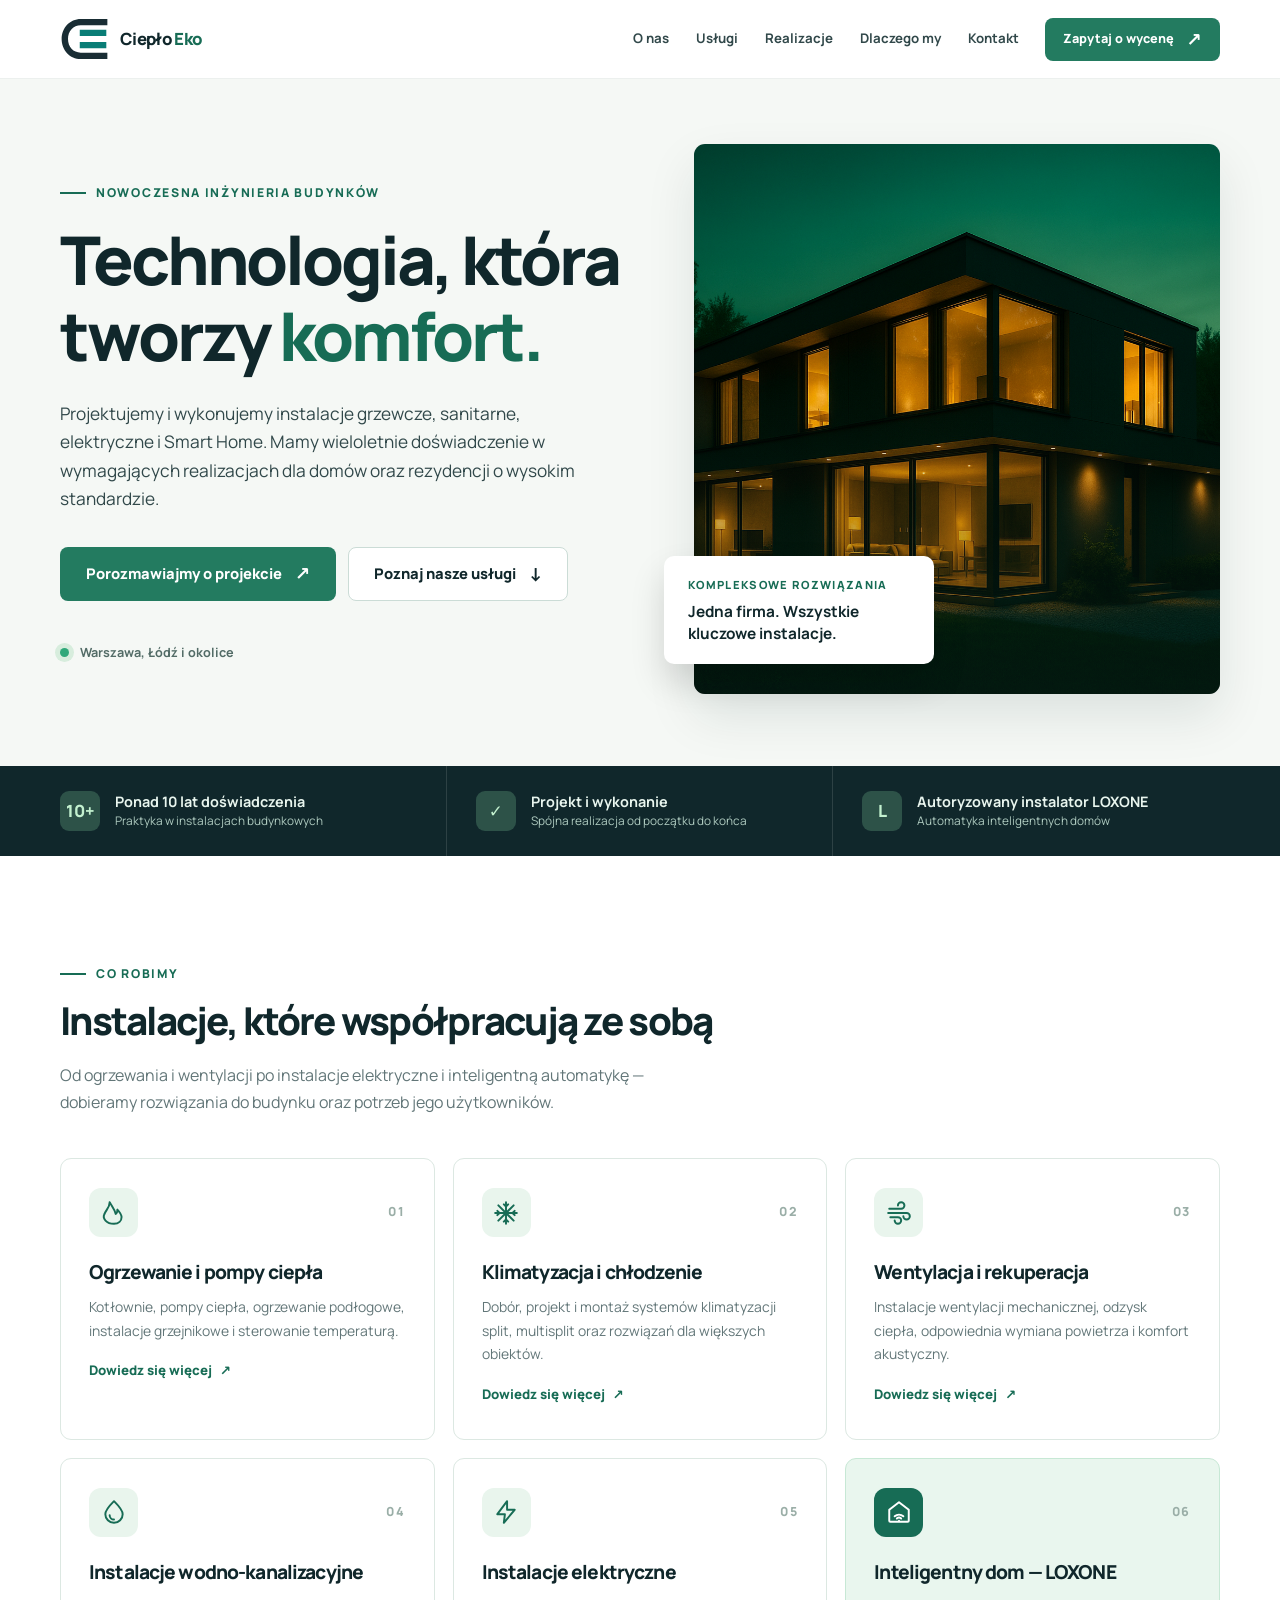
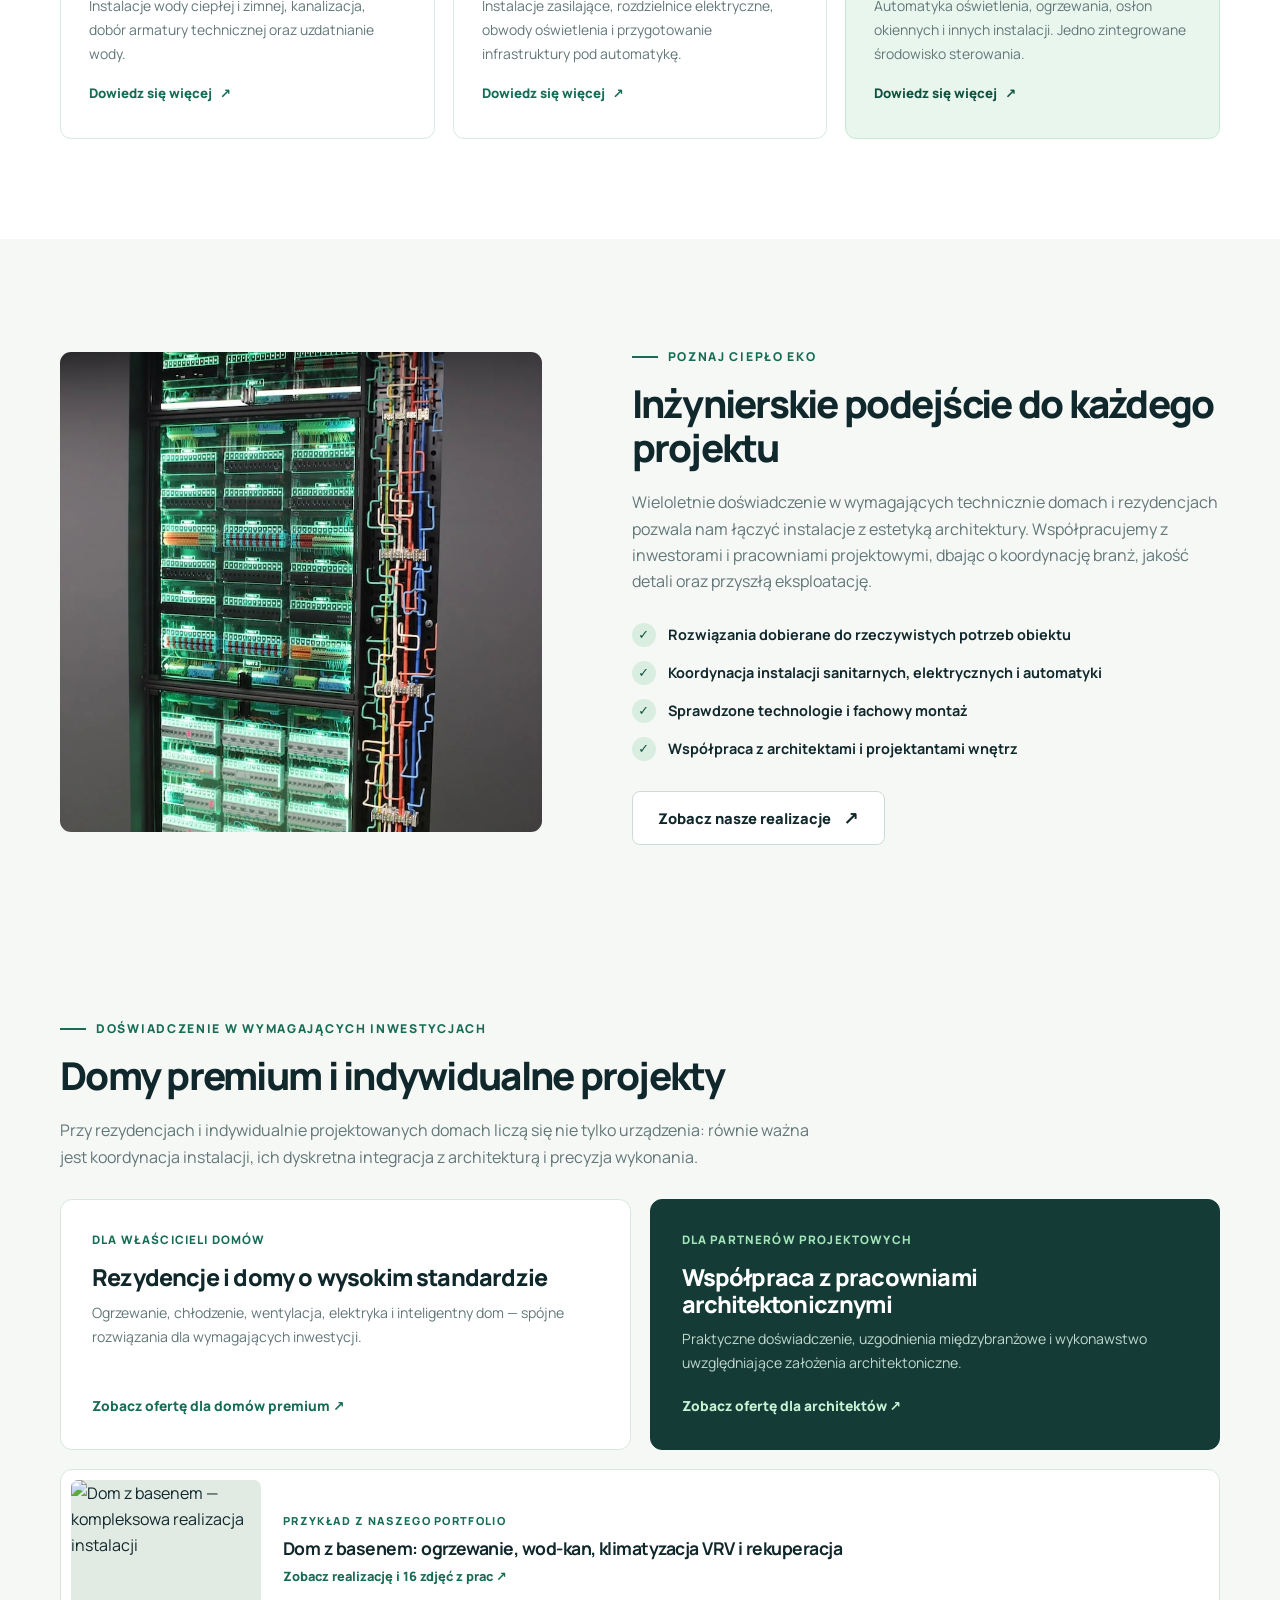
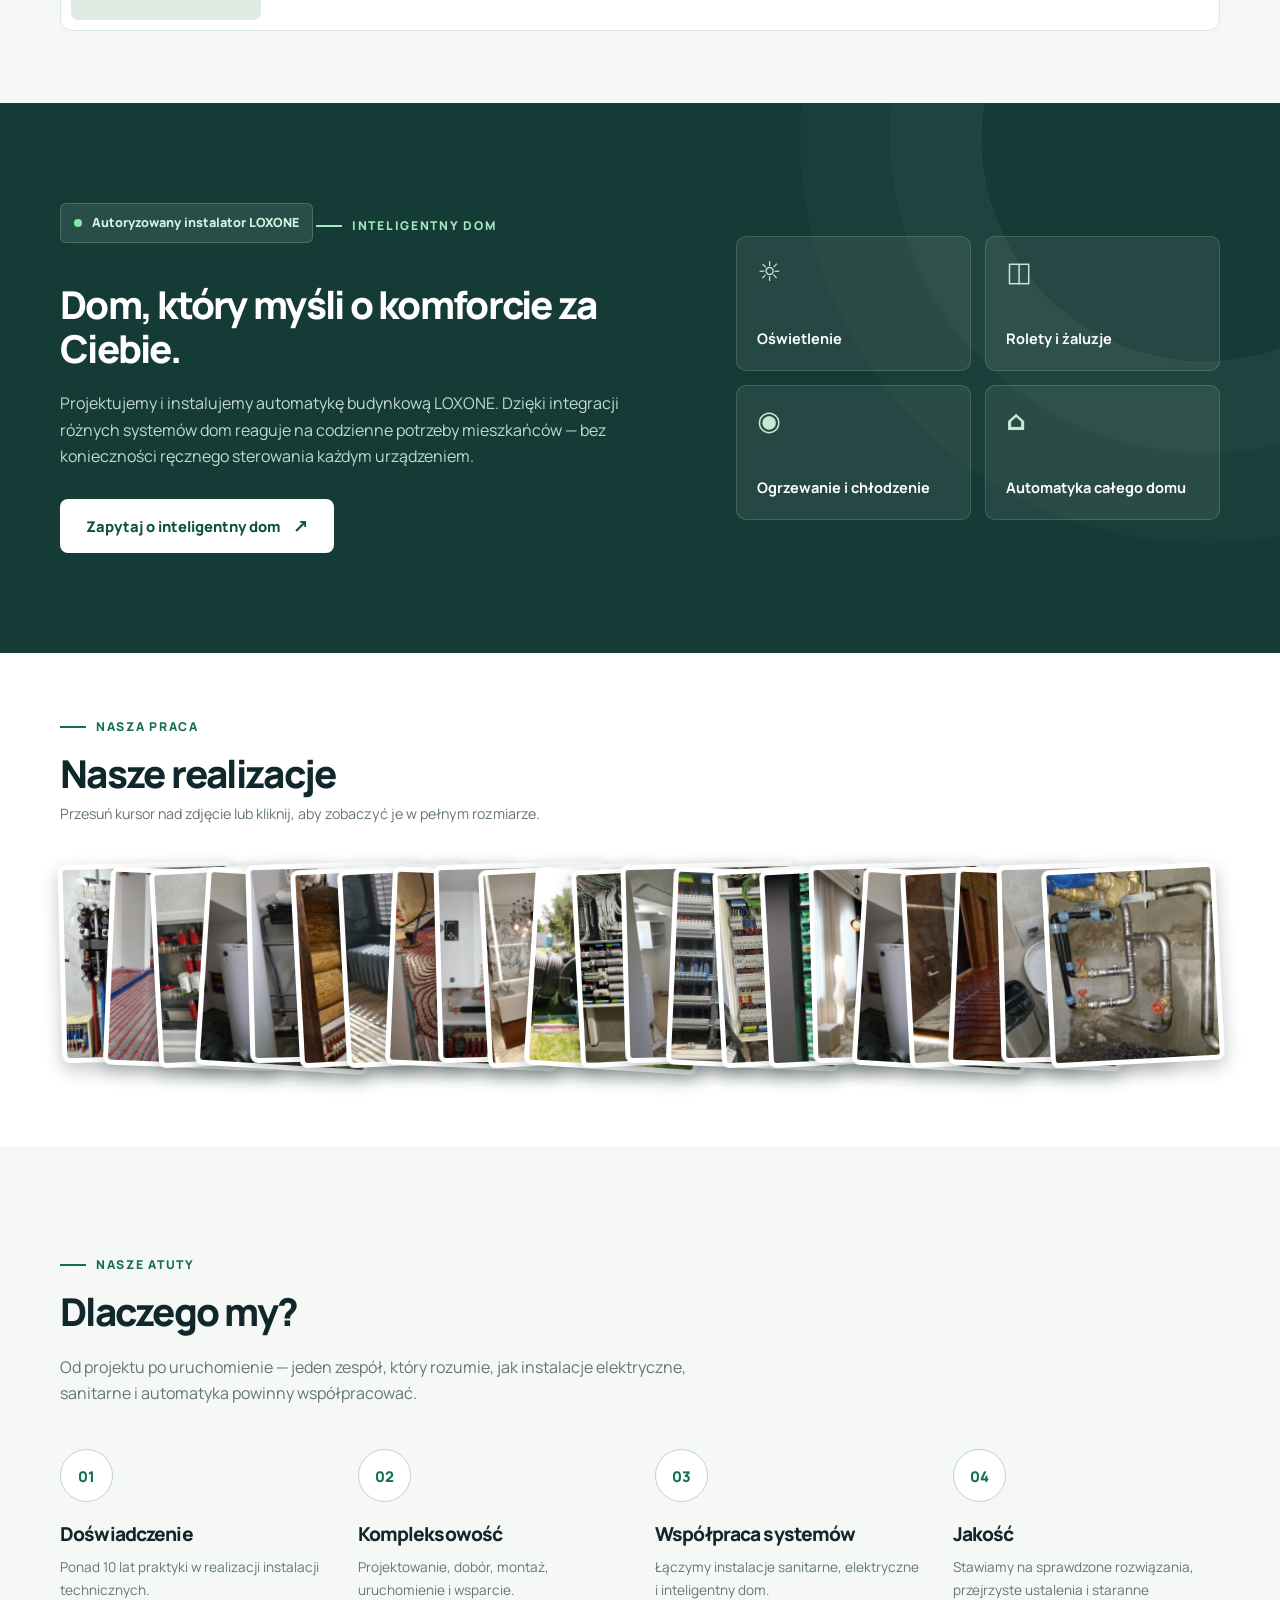
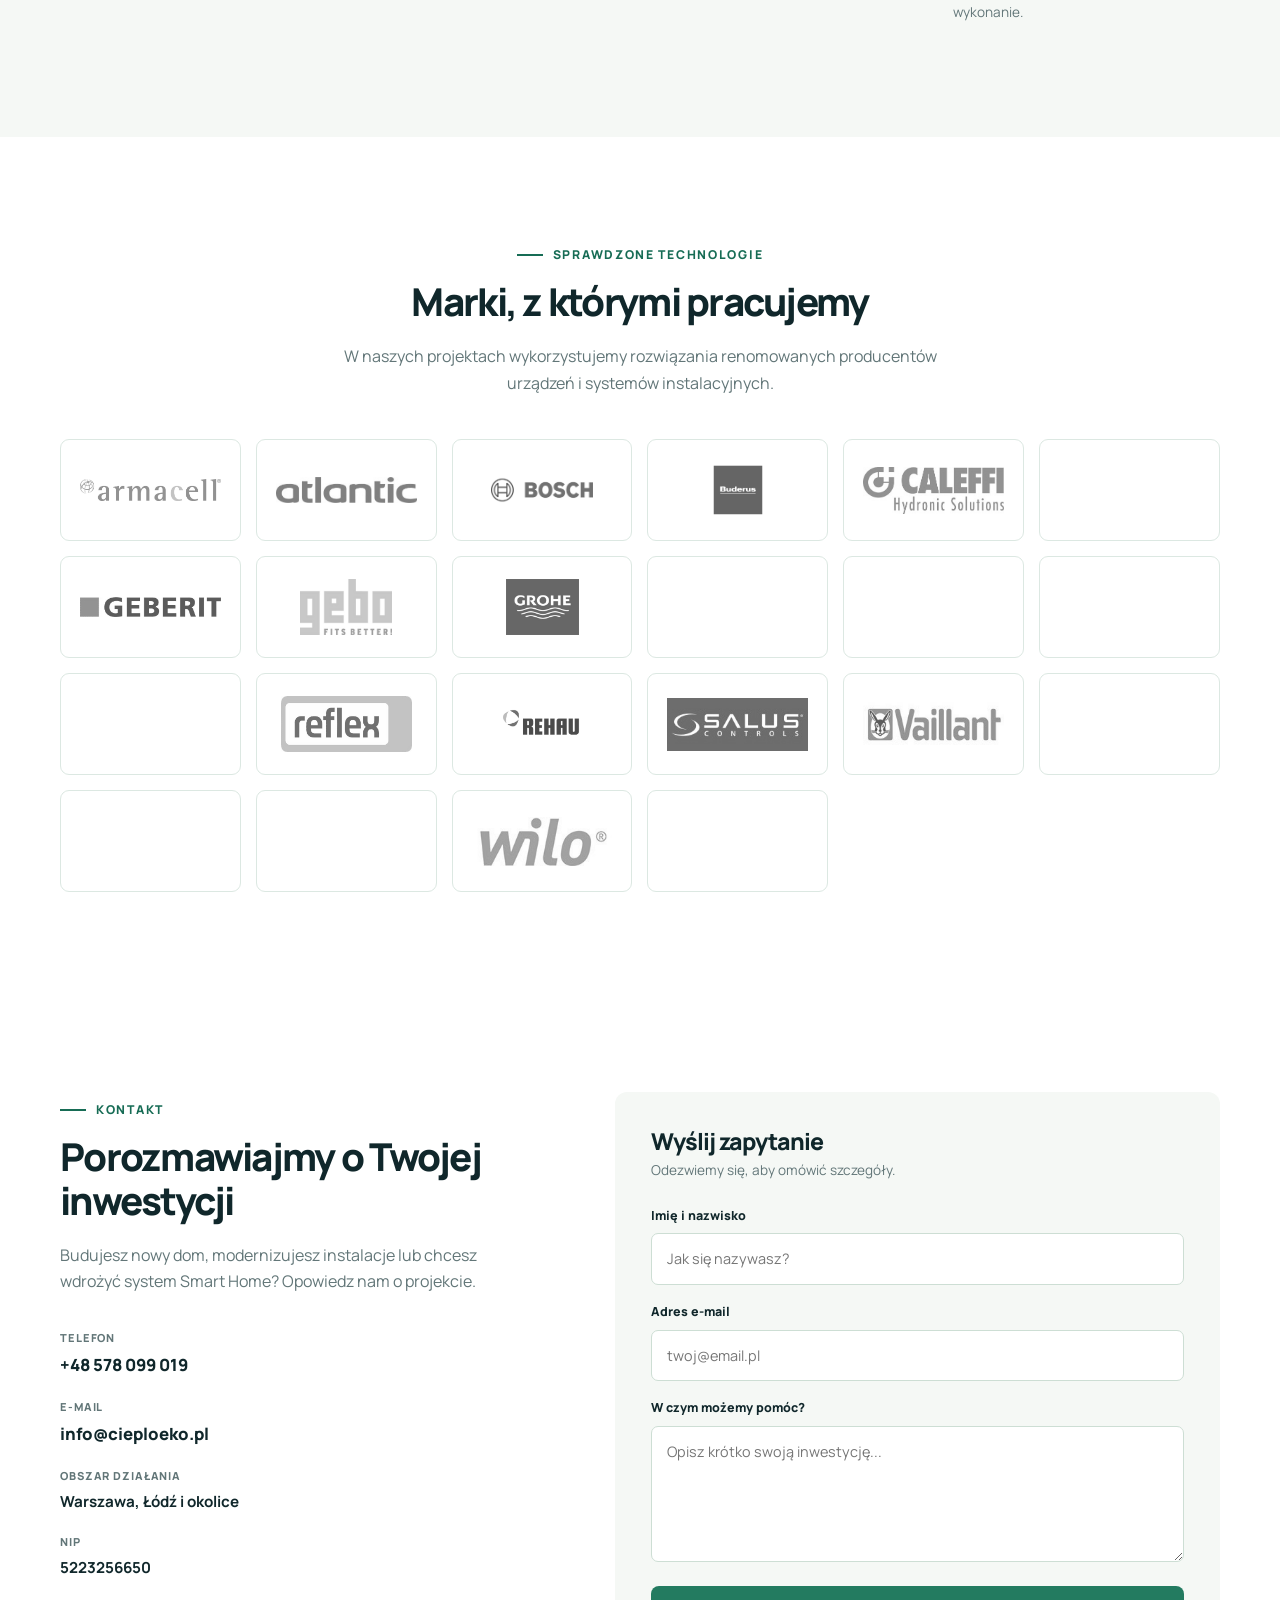
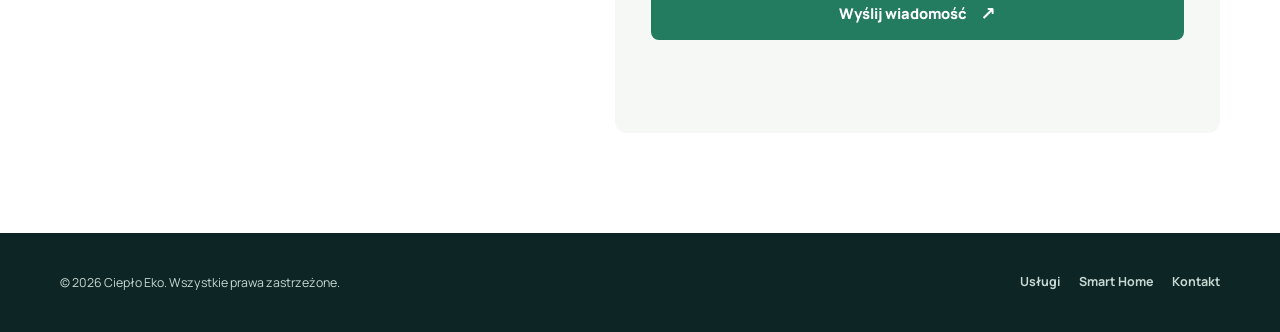
==== commit ab092088: "Feature completed complex-house installation case on premium homepage section" ====
--- a/index.html
+++ b/index.html
@@ -308,6 +308,15 @@
     .premium-audience-card.is-architect a { color:#c7f4d4; }
     .premium-audience-card a:hover { text-decoration:underline; text-underline-offset:4px; }
     @media(max-width:700px) { .premium-audience-grid { grid-template-columns:1fr; } .premium-audience { padding:55px 0; } .premium-audience-card { min-height:0; padding:26px 23px; } }
+
+    .premium-realization { display:grid; grid-template-columns:190px 1fr; align-items:center; gap:22px; margin-top:19px; border:1px solid #d9e7df; border-radius:12px; background:#fff; overflow:hidden; padding:10px; transition:border-color .2s,transform .2s; }
+    .premium-realization:hover { border-color:#8cb6a0; transform:translateY(-2px); }
+    .premium-realization img { width:100%; height:140px; border-radius:7px; object-fit:cover; background:#e2eae4; }
+    .premium-realization span { display:flex; flex-direction:column; align-items:flex-start; gap:6px; padding:10px 15px 10px 0; }
+    .premium-realization small { font-size:.69rem; font-weight:800; letter-spacing:.12em; color:var(--forest); text-transform:uppercase; }
+    .premium-realization strong { font-size:1.1rem; line-height:1.37; letter-spacing:-.03em; }
+    .premium-realization em { font-size:.8rem; font-weight:800; font-style:normal; color:var(--forest); }
+    @media(max-width:560px){ .premium-realization { grid-template-columns:1fr; gap:6px; } .premium-realization img { height:190px; } .premium-realization span { padding:10px 12px 14px; } }
   </style>
   <script type="application/ld+json">
   {
@@ -420,6 +429,10 @@
             <a href="dla-architektow/">Zobacz ofertę dla architektów ↗</a>
           </article>
         </div>
+        <a class="premium-realization" href="realizacje/rezydencja-instalacje-kompleksowe/">
+          <img src="assets/portfolio/rezydencja-kompleksowe-instalacje/rezydencja-zewnatrz-01.webp" alt="Dom z basenem — kompleksowa realizacja instalacji" loading="lazy">
+          <span><small>Przykład z naszego portfolio</small><strong>Dom z basenem: ogrzewanie, wod-kan, klimatyzacja VRV i rekuperacja</strong><em>Zobacz realizację i 16 zdjęć z prac ↗</em></span>
+        </a>
       </div>
     </section>
     <section class="section loxone" id="loxone">
